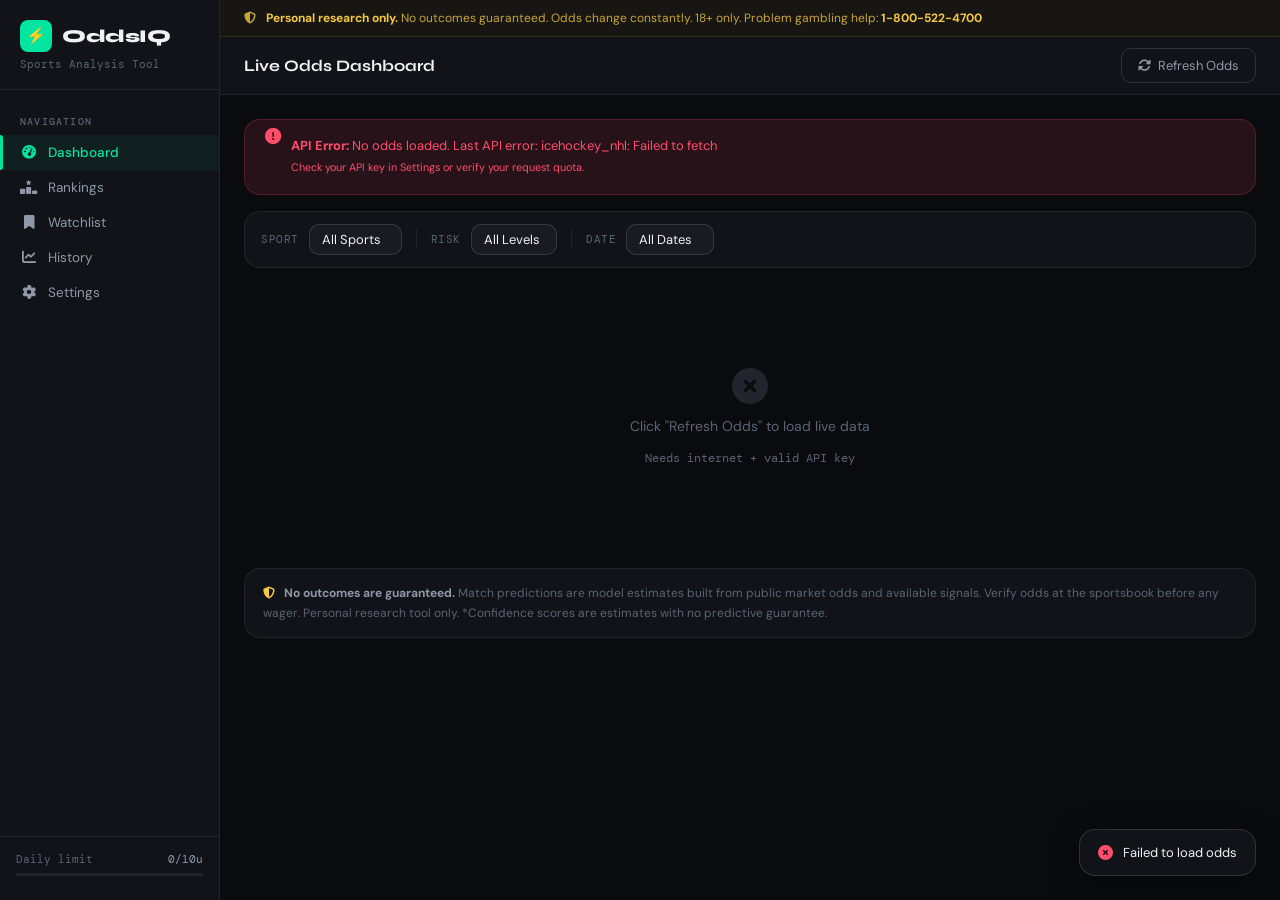
==== OddsIQ_App.html @ 7af9366b "for fun" ====
<!DOCTYPE html>
<html lang="en">
<head>
<meta charset="UTF-8">
<meta name="viewport" content="width=device-width, initial-scale=1.0">
<title>OddsIQ — Sports Odds Analysis</title>
<link rel="preconnect" href="https://fonts.googleapis.com">
<link href="https://fonts.googleapis.com/css2?family=Syne:wght@400;500;600;700;800&family=DM+Mono:wght@400;500&family=DM+Sans:ital,wght@0,300;0,400;0,500;1,400&display=swap" rel="stylesheet">
<link rel="stylesheet" href="https://cdnjs.cloudflare.com/ajax/libs/font-awesome/6.5.0/css/all.min.css">
<style>
:root {
  --bg:#0a0b0f;--bg2:#111318;--bg3:#181b22;--bg4:#1f232d;
  --border:rgba(255,255,255,0.07);--border2:rgba(255,255,255,0.13);
  --text:#f0f1f5;--text2:#9097a8;--text3:#5c6375;
  --accent:#00e5a0;--accent2:#00b37d;--accent-dim:rgba(0,229,160,0.12);--accent-dim2:rgba(0,229,160,0.06);
  --gold:#f5c842;--gold-dim:rgba(245,200,66,0.12);
  --red:#ff4d6a;--red-dim:rgba(255,77,106,0.12);
  --blue:#4d9fff;--blue-dim:rgba(77,159,255,0.12);
  --orange:#ff8a3d;--orange-dim:rgba(255,138,61,0.12);
  --font-d:'Syne',sans-serif;--font-b:'DM Sans',sans-serif;--font-m:'DM Mono',monospace;
  --r:10px;--rl:16px;--rx:22px;--sw:220px;--hh:58px;
}
*,*::before,*::after{box-sizing:border-box;margin:0;padding:0;}
body{font-family:var(--font-b);background:var(--bg);color:var(--text);font-size:14px;line-height:1.5;overflow:hidden;height:100vh;}
::-webkit-scrollbar{width:5px;height:5px;}
::-webkit-scrollbar-track{background:transparent;}
::-webkit-scrollbar-thumb{background:var(--border2);border-radius:3px;}
.app{display:flex;height:100vh;overflow:hidden;}

/* SIDEBAR */
.sb{width:var(--sw);min-width:var(--sw);background:var(--bg2);border-right:1px solid var(--border);display:flex;flex-direction:column;z-index:10;}
.sb-brand{padding:20px 20px 16px;border-bottom:1px solid var(--border);}
.sb-mark{display:flex;align-items:center;gap:10px;margin-bottom:4px;}
.sb-icon{width:32px;height:32px;background:var(--accent);border-radius:8px;display:flex;align-items:center;justify-content:center;color:#000;font-size:16px;font-weight:700;flex-shrink:0;}
.sb-name{font-family:var(--font-d);font-size:18px;font-weight:800;letter-spacing:-.5px;}
.sb-sub{font-size:11px;color:var(--text3);font-family:var(--font-m);}
.sb-nav{flex:1;padding:12px 0;overflow-y:auto;}
.nav-sec{font-size:10px;font-weight:500;letter-spacing:.12em;color:var(--text3);padding:12px 20px 6px;text-transform:uppercase;font-family:var(--font-m);}
.nav-btn{display:flex;align-items:center;gap:10px;padding:9px 20px;width:100%;background:none;border:none;color:var(--text2);font-family:var(--font-b);font-size:13.5px;cursor:pointer;text-align:left;transition:all .15s;position:relative;}
.nav-btn i{width:18px;text-align:center;font-size:14px;flex-shrink:0;}
.nav-btn:hover{color:var(--text);background:rgba(255,255,255,0.04);}
.nav-btn.active{color:var(--accent);background:var(--accent-dim2);font-weight:500;}
.nav-btn.active::before{content:'';position:absolute;left:0;top:0;bottom:0;width:3px;background:var(--accent);border-radius:0 3px 3px 0;}
.nav-badge{margin-left:auto;background:var(--accent);color:#000;font-size:10px;font-weight:700;padding:2px 6px;border-radius:99px;font-family:var(--font-m);}
.sb-bot{padding:14px 16px;border-top:1px solid var(--border);}
.bw-hdr{display:flex;justify-content:space-between;align-items:center;margin-bottom:6px;}
.bw-lbl{font-size:11px;color:var(--text3);font-family:var(--font-m);}
.bw-vals{font-size:11px;color:var(--text2);font-family:var(--font-m);}
.bw-bar{height:3px;background:var(--border);border-radius:2px;overflow:hidden;margin-bottom:10px;}
.bw-fill{height:100%;border-radius:2px;transition:width .4s;}
.warn-pill{display:flex;align-items:center;gap:6px;background:var(--red-dim);border:1px solid rgba(255,77,106,.2);border-radius:8px;padding:7px 10px;font-size:11px;color:var(--red);line-height:1.4;}

/* MAIN */
.main{flex:1;display:flex;flex-direction:column;overflow:hidden;background:var(--bg);}
.topbar{height:var(--hh);min-height:var(--hh);background:var(--bg2);border-bottom:1px solid var(--border);display:flex;align-items:center;padding:0 24px;gap:16px;}
.tb-title{font-family:var(--font-d);font-size:16px;font-weight:700;flex:1;}
.tb-meta{font-size:12px;color:var(--text3);font-family:var(--font-m);}
.tb-acts{display:flex;gap:8px;}

/* BUTTONS */
.btn{display:inline-flex;align-items:center;gap:7px;padding:8px 16px;border-radius:var(--r);border:1px solid var(--border2);background:transparent;color:var(--text2);font-family:var(--font-b);font-size:13px;cursor:pointer;transition:all .15s;white-space:nowrap;}
.btn:hover{background:var(--bg3);color:var(--text);}
.btn:disabled{opacity:.5;cursor:not-allowed;}
.btn-accent{background:var(--accent);color:#000;border-color:transparent;font-weight:500;}
.btn-accent:hover{background:var(--accent2);color:#000;}
.btn-sm{padding:5px 12px;font-size:12px;}
.btn-icon{padding:8px;width:34px;justify-content:center;}
.btn-danger{background:var(--red-dim);color:var(--red);border-color:rgba(255,77,106,.2);}
.btn-danger:hover{background:rgba(255,77,106,.2);}
.btn-success{background:var(--accent-dim);color:var(--accent);border-color:rgba(0,229,160,.2);}
.btn-success:hover{background:rgba(0,229,160,.2);}
@keyframes spin{to{transform:rotate(360deg);}}
.spinning{animation:spin .8s linear infinite;}

/* PAGE */
.page{flex:1;overflow-y:auto;padding:24px;}
.page::-webkit-scrollbar{width:4px;}

/* FILTERS */
.filter-row{display:flex;align-items:center;gap:10px;flex-wrap:wrap;margin-bottom:20px;padding:12px 16px;background:var(--bg2);border:1px solid var(--border);border-radius:var(--rl);}
.filter-row label{font-size:11px;color:var(--text3);font-family:var(--font-m);letter-spacing:.05em;text-transform:uppercase;}
.filter-row select{padding:6px 12px;border-radius:var(--r);border:1px solid var(--border2);background:var(--bg3);color:var(--text);font-family:var(--font-b);font-size:13px;outline:none;cursor:pointer;-webkit-appearance:none;}
.filter-row select:focus{border-color:var(--accent);}
.filter-div{width:1px;height:20px;background:var(--border);margin:0 4px;}

/* STATS */
.stats-grid{display:grid;grid-template-columns:repeat(4,1fr);gap:12px;margin-bottom:20px;}
.stat-card{background:var(--bg2);border:1px solid var(--border);border-radius:var(--rl);padding:16px 18px;position:relative;overflow:hidden;}
.stat-card::before{content:'';position:absolute;top:0;left:0;right:0;height:2px;}
.stat-card.green::before{background:var(--accent);}
.stat-card.gold::before{background:var(--gold);}
.stat-card.blue::before{background:var(--blue);}
.stat-card.red::before{background:var(--red);}
.stat-lbl{font-size:11px;color:var(--text3);font-family:var(--font-m);letter-spacing:.05em;text-transform:uppercase;margin-bottom:8px;}
.stat-val{font-family:var(--font-d);font-size:26px;font-weight:700;line-height:1;margin-bottom:4px;}
.stat-sub{font-size:11px;color:var(--text3);}
.stat-card.green .stat-val{color:var(--accent);}
.stat-card.gold .stat-val{color:var(--gold);}
.stat-card.blue .stat-val{color:var(--blue);}
.stat-card.red .stat-val{color:var(--red);}

/* MATCH CARDS */
.matches-grid{display:grid;grid-template-columns:1fr 1fr;gap:14px;}
.match-card{background:var(--bg2);border:1px solid var(--border);border-radius:var(--rx);padding:18px 20px;cursor:pointer;transition:all .2s;position:relative;overflow:hidden;}
.match-card:hover{border-color:var(--border2);background:var(--bg3);transform:translateY(-1px);}
.match-card.vp{border-color:rgba(0,229,160,.25);}
.match-card.vp::before{content:'';position:absolute;top:0;left:0;right:0;height:2px;background:linear-gradient(90deg,transparent,var(--accent),transparent);}
.card-top{display:flex;align-items:flex-start;justify-content:space-between;margin-bottom:14px;}
.card-meta{display:flex;align-items:center;gap:8px;flex-wrap:wrap;}
.sp-pill{font-size:10px;font-weight:600;letter-spacing:.08em;font-family:var(--font-m);padding:3px 8px;border-radius:6px;text-transform:uppercase;}
.sp-nfl{background:rgba(77,159,255,.15);color:var(--blue);}
.sp-nba{background:rgba(255,138,61,.15);color:var(--orange);}
.sp-mlb{background:rgba(245,200,66,.15);color:var(--gold);}
.sp-nhl{background:rgba(0,229,160,.15);color:var(--accent);}
.sp-def{background:var(--bg4);color:var(--text2);}
.card-time{font-size:11px;color:var(--text3);font-family:var(--font-m);}
.risk-badge{display:inline-flex;align-items:center;gap:5px;padding:4px 10px;border-radius:99px;font-size:11px;font-weight:600;font-family:var(--font-m);letter-spacing:.03em;flex-shrink:0;}
.r-low{background:rgba(0,229,160,.15);color:var(--accent);border:1px solid rgba(0,229,160,.2);}
.r-med{background:var(--blue-dim);color:var(--blue);border:1px solid rgba(77,159,255,.2);}
.r-high{background:var(--orange-dim);color:var(--orange);border:1px solid rgba(255,138,61,.2);}
.r-hr{background:var(--red-dim);color:var(--red);border:1px solid rgba(255,77,106,.2);}
.match-title{font-family:var(--font-d);font-size:15px;font-weight:700;line-height:1.3;margin-bottom:14px;}
.match-title .vs{font-family:var(--font-b);font-size:12px;color:var(--text3);font-weight:400;margin:0 6px;}
.odds-row{display:flex;align-items:center;gap:8px;margin-bottom:14px;flex-wrap:wrap;}
.odds-chip{display:flex;flex-direction:column;align-items:center;padding:8px 12px;background:var(--bg3);border:1px solid var(--border);border-radius:var(--r);min-width:72px;}
.odds-chip.best{background:var(--accent-dim);border-color:rgba(0,229,160,.25);}
.oc-lbl{font-size:10px;color:var(--text3);font-family:var(--font-m);margin-bottom:4px;max-width:80px;overflow:hidden;text-overflow:ellipsis;white-space:nowrap;}
.oc-val{font-family:var(--font-m);font-size:15px;font-weight:500;}
.odds-chip.best .oc-val{color:var(--accent);}
.edge-tag{margin-left:auto;display:inline-flex;align-items:center;gap:5px;padding:5px 10px;border-radius:8px;font-size:12px;font-family:var(--font-m);font-weight:500;}
.ep{background:var(--accent-dim);color:var(--accent);}
.en{background:var(--bg4);color:var(--text3);}
.prob-grid{display:grid;grid-template-columns:1fr 1fr 1fr;gap:10px;margin-bottom:14px;}
.prob-item{}
.prob-lbl{font-size:10px;color:var(--text3);font-family:var(--font-m);margin-bottom:5px;}
.prob-track{height:4px;background:var(--border);border-radius:2px;overflow:hidden;margin-bottom:4px;}
.prob-fill{height:100%;border-radius:2px;transition:width .6s ease;}
.prob-val{font-family:var(--font-m);font-size:13px;font-weight:500;}
.card-foot{display:flex;align-items:flex-end;justify-content:space-between;border-top:1px solid var(--border);padding-top:12px;margin-top:4px;gap:10px;}
.card-reason{font-size:11.5px;color:var(--text3);line-height:1.5;flex:1;}
.warn-inline{display:inline-flex;align-items:center;gap:4px;font-size:10px;background:var(--orange-dim);color:var(--orange);padding:2px 7px;border-radius:5px;margin-top:4px;}
.card-acts{display:flex;gap:6px;flex-shrink:0;}

/* STATES */
.loading-s{display:flex;flex-direction:column;align-items:center;justify-content:center;height:300px;gap:16px;}
.spinner{width:36px;height:36px;border:3px solid var(--border);border-top-color:var(--accent);border-radius:50%;animation:spin .8s linear infinite;}
.load-txt{font-family:var(--font-m);font-size:13px;color:var(--text3);}
.empty-s{display:flex;flex-direction:column;align-items:center;justify-content:center;height:260px;gap:12px;color:var(--text3);}
.empty-s i{font-size:36px;opacity:.3;}
.empty-s p{font-size:14px;}
.empty-s small{font-size:12px;font-family:var(--font-m);}

/* RESP BANNER */
.resp-banner{display:flex;align-items:center;gap:10px;background:rgba(245,200,66,.06);border-bottom:1px solid rgba(245,200,66,.12);padding:9px 24px;font-size:12px;color:rgba(245,200,66,.8);flex-shrink:0;}
.resp-banner i{flex-shrink:0;}
.resp-banner strong{color:var(--gold);}

/* MODAL */
.modal-ov{position:fixed;inset:0;background:rgba(0,0,0,.7);backdrop-filter:blur(4px);display:flex;align-items:center;justify-content:center;z-index:100;padding:20px;}
.modal{background:var(--bg2);border:1px solid var(--border2);border-radius:var(--rx);padding:28px;max-width:520px;width:100%;max-height:90vh;overflow-y:auto;position:relative;animation:mIn .2s ease;}
@keyframes mIn{from{opacity:0;transform:scale(.96) translateY(8px);}to{opacity:1;transform:scale(1) translateY(0);}}
.modal-x{position:absolute;top:16px;right:16px;background:var(--bg3);border:1px solid var(--border);border-radius:8px;width:30px;height:30px;display:flex;align-items:center;justify-content:center;cursor:pointer;color:var(--text2);font-size:14px;transition:all .15s;}
.modal-x:hover{background:var(--bg4);color:var(--text);}
.modal-title{font-family:var(--font-d);font-size:18px;font-weight:700;margin-bottom:6px;}
.modal-sub{font-size:13px;color:var(--text2);margin-bottom:20px;}
.modal-grid{display:grid;grid-template-columns:1fr 1fr;gap:10px;margin-bottom:18px;}
.modal-cell{background:var(--bg3);border:1px solid var(--border);border-radius:var(--r);padding:12px 14px;}
.mc-lbl{font-size:10px;color:var(--text3);font-family:var(--font-m);text-transform:uppercase;letter-spacing:.07em;margin-bottom:5px;}
.mc-val{font-family:var(--font-m);font-size:16px;font-weight:500;}
.mc-sub{font-size:11px;color:var(--text3);margin-top:3px;}
.rec-box{background:var(--accent-dim);border:1px solid rgba(0,229,160,.2);border-radius:var(--rl);padding:16px;margin-bottom:16px;}
.rec-lbl{font-size:11px;color:var(--accent);font-family:var(--font-m);letter-spacing:.06em;text-transform:uppercase;margin-bottom:8px;}
.rec-team{font-family:var(--font-d);font-size:17px;font-weight:700;margin-bottom:6px;}
.rec-row{font-size:12px;color:var(--text2);font-family:var(--font-m);}
.disc-box{background:var(--bg3);border:1px solid var(--border);border-radius:var(--r);padding:12px 14px;font-size:12px;color:var(--text3);line-height:1.6;margin-bottom:18px;}
.modal-acts{display:flex;gap:10px;justify-content:flex-end;}

/* API ERROR */
.api-err{background:var(--red-dim);border:1px solid rgba(255,77,106,.2);border-radius:var(--rl);padding:16px 20px;color:var(--red);font-size:13px;margin-bottom:16px;display:flex;align-items:flex-start;gap:10px;line-height:1.6;}

/* WATCHLIST TABLE */
.tbl-wrap{background:var(--bg2);border:1px solid var(--border);border-radius:var(--rx);overflow:hidden;}
.wl-tbl{width:100%;border-collapse:collapse;}
.wl-tbl th{text-align:left;padding:11px 16px;font-size:10px;font-weight:600;letter-spacing:.08em;color:var(--text3);background:var(--bg3);border-bottom:1px solid var(--border);font-family:var(--font-m);text-transform:uppercase;}
.wl-tbl td{padding:13px 16px;border-bottom:1px solid var(--border);font-size:13px;vertical-align:middle;}
.wl-tbl tr:last-child td{border-bottom:none;}
.wl-tbl tr:hover td{background:rgba(255,255,255,.02);}
.out-pill{display:inline-flex;align-items:center;gap:5px;padding:4px 10px;border-radius:99px;font-size:11px;font-weight:600;font-family:var(--font-m);}
.out-won{background:var(--accent-dim);color:var(--accent);}
.out-lost{background:var(--red-dim);color:var(--red);}
.out-void{background:var(--bg4);color:var(--text3);}
.out-pending{background:var(--gold-dim);color:var(--gold);}
.out-btns{display:flex;gap:5px;}

/* HISTORY */
.hist-sec{background:var(--bg2);border:1px solid var(--border);border-radius:var(--rx);padding:20px;margin-bottom:16px;}
.hist-ttl{font-size:13px;font-weight:600;font-family:var(--font-d);margin-bottom:16px;color:var(--text2);}
.bar-row{display:flex;gap:10px;align-items:flex-end;height:120px;}
.bar-col{flex:1;display:flex;flex-direction:column;align-items:center;gap:6px;height:100%;justify-content:flex-end;}
.bar-stk{width:100%;border-radius:6px 6px 0 0;min-height:4px;transition:height .4s ease;}
.bar-lbl{font-size:10px;color:var(--text3);font-family:var(--font-m);text-align:center;}
.bar-val{font-size:12px;font-weight:600;font-family:var(--font-m);color:var(--text2);}
.rp-grid{display:grid;grid-template-columns:repeat(4,1fr);gap:10px;}
.rp-card{background:var(--bg3);border:1px solid var(--border);border-radius:var(--rl);padding:14px;}
.rp-row{display:flex;justify-content:space-between;font-size:12px;color:var(--text3);margin-bottom:5px;font-family:var(--font-m);}
.rp-row span:last-child{color:var(--text);font-weight:500;}

/* RANKINGS */
.rank-list{display:flex;flex-direction:column;gap:8px;}
.rank-item{background:var(--bg2);border:1px solid var(--border);border-radius:var(--rl);padding:14px 18px;display:flex;align-items:center;gap:14px;transition:all .15s;cursor:pointer;}
.rank-item:hover{border-color:var(--border2);background:var(--bg3);}
.rank-item.top{border-color:rgba(0,229,160,.2);}
.rank-num{font-family:var(--font-d);font-size:22px;font-weight:800;color:var(--text3);min-width:32px;text-align:center;}
.rank-item.top .rank-num{color:var(--accent);}
.rank-body{flex:1;}
.rank-match{font-size:14px;font-weight:600;font-family:var(--font-d);margin-bottom:4px;}
.rank-meta{font-size:11px;color:var(--text3);font-family:var(--font-m);display:flex;align-items:center;gap:10px;}
.rank-r{display:flex;align-items:center;gap:16px;}
.rank-en{text-align:center;}
.rank-en-n{font-family:var(--font-m);font-size:18px;font-weight:700;}
.rank-en-l{font-size:10px;color:var(--text3);font-family:var(--font-m);}

/* PREDICTIONS + PARLAYS */
.dash-sec{margin-bottom:18px;}
.sec-head{display:flex;align-items:flex-end;justify-content:space-between;gap:12px;margin-bottom:10px;}
.sec-title{font-family:var(--font-d);font-size:15px;font-weight:700;}
.sec-note{font-size:11px;color:var(--text3);font-family:var(--font-m);}
.pred-table-wrap{background:var(--bg2);border:1px solid var(--border);border-radius:var(--rx);overflow:hidden;}
.pred-tbl{width:100%;border-collapse:collapse;}
.pred-tbl th{text-align:left;padding:10px 12px;font-size:10px;font-weight:600;letter-spacing:.08em;color:var(--text3);background:var(--bg3);border-bottom:1px solid var(--border);font-family:var(--font-m);text-transform:uppercase;}
.pred-tbl td{padding:12px;border-bottom:1px solid var(--border);font-size:12px;vertical-align:middle;}
.pred-tbl tr:last-child td{border-bottom:none;}
.pred-tbl tr:hover td{background:rgba(255,255,255,.02);}
.team-main{font-weight:600;font-family:var(--font-d);font-size:13px;margin-bottom:3px;}
.team-sub{font-size:11px;color:var(--text3);font-family:var(--font-m);}
.label-row{display:flex;gap:5px;flex-wrap:wrap;}
.pick-label{display:inline-flex;align-items:center;gap:4px;padding:3px 7px;border-radius:6px;font-size:10px;font-family:var(--font-m);font-weight:600;white-space:nowrap;}
.lbl-win{background:var(--blue-dim);color:var(--blue);border:1px solid rgba(77,159,255,.18);}
.lbl-value{background:var(--accent-dim);color:var(--accent);border:1px solid rgba(0,229,160,.18);}
.lbl-parlay{background:var(--gold-dim);color:var(--gold);border:1px solid rgba(245,200,66,.18);}
.lbl-risk{background:var(--orange-dim);color:var(--orange);border:1px solid rgba(255,138,61,.18);}
.lbl-avoid{background:var(--red-dim);color:var(--red);border:1px solid rgba(255,77,106,.18);}
.parlay-grid{display:grid;grid-template-columns:repeat(3,1fr);gap:12px;}
.parlay-card{background:var(--bg2);border:1px solid var(--border);border-radius:var(--rx);padding:16px;}
.parlay-top{display:flex;align-items:flex-start;justify-content:space-between;gap:10px;margin-bottom:12px;}
.parlay-title{font-family:var(--font-d);font-size:14px;font-weight:700;}
.parlay-sub{font-size:11px;color:var(--text3);font-family:var(--font-m);margin-top:2px;}
.parlay-metrics{display:grid;grid-template-columns:1fr 1fr 1fr;gap:8px;margin-bottom:12px;}
.parlay-metric{background:var(--bg3);border:1px solid var(--border);border-radius:var(--r);padding:9px;}
.pm-lbl{font-size:9px;color:var(--text3);font-family:var(--font-m);text-transform:uppercase;letter-spacing:.06em;margin-bottom:3px;}
.pm-val{font-family:var(--font-m);font-size:13px;font-weight:600;}
.leg-list{display:flex;flex-direction:column;gap:8px;}
.leg-item{background:var(--bg3);border:1px solid var(--border);border-radius:var(--r);padding:10px;}
.leg-match{font-size:11px;color:var(--text3);font-family:var(--font-m);margin-bottom:4px;}
.leg-pick{display:flex;justify-content:space-between;gap:8px;font-size:13px;font-weight:600;margin-bottom:4px;}
.leg-reason{font-size:11px;color:var(--text3);line-height:1.45;}

/* SETTINGS */
.set-grid{display:grid;grid-template-columns:1fr 1fr;gap:16px;}
.set-card{background:var(--bg2);border:1px solid var(--border);border-radius:var(--rx);padding:20px 22px;}
.set-card.full{grid-column:1/-1;}
.set-ttl{font-family:var(--font-d);font-size:14px;font-weight:700;margin-bottom:18px;padding-bottom:12px;border-bottom:1px solid var(--border);display:flex;align-items:center;gap:8px;}
.set-ttl i{color:var(--accent);}
.set-row{display:flex;align-items:center;justify-content:space-between;margin-bottom:16px;gap:12px;}
.set-row:last-child{margin-bottom:0;}
.set-lbl{font-size:13px;font-weight:500;}
.set-desc{font-size:11px;color:var(--text3);margin-top:2px;font-family:var(--font-m);}
.set-row input[type=text],.set-row input[type=number],.set-row input[type=password],.set-row select{padding:8px 12px;border:1px solid var(--border2);border-radius:var(--r);background:var(--bg3);color:var(--text);font-family:var(--font-m);font-size:13px;outline:none;min-width:180px;transition:border-color .15s;}
.set-row input:focus,.set-row select:focus{border-color:var(--accent);}
.toggle{width:42px;height:24px;background:var(--bg4);border:1px solid var(--border2);border-radius:12px;position:relative;cursor:pointer;transition:background .2s;flex-shrink:0;}
.toggle.on{background:var(--accent);border-color:var(--accent);}
.toggle::after{content:'';position:absolute;width:18px;height:18px;background:white;border-radius:50%;top:2px;left:2px;transition:left .2s;}
.toggle.on::after{left:20px;}

/* TOAST */
.toast{position:fixed;bottom:24px;right:24px;background:var(--bg2);border:1px solid var(--border2);border-radius:var(--rl);padding:13px 18px;display:flex;align-items:center;gap:10px;font-size:13px;z-index:500;box-shadow:0 8px 30px rgba(0,0,0,.4);animation:tIn .25s ease;max-width:320px;}
@keyframes tIn{from{opacity:0;transform:translateY(10px);}to{opacity:1;transform:translateY(0);}}
.toast i{font-size:15px;}
.toast.success i{color:var(--accent);}
.toast.warn i{color:var(--gold);}
.toast.err i{color:var(--red);}

@keyframes fadeUp{from{opacity:0;transform:translateY(12px);}to{opacity:1;transform:translateY(0);}}
.fu{animation:fadeUp .3s ease both;}
@media(max-width:1100px){.matches-grid,.set-grid{grid-template-columns:1fr}.parlay-grid{grid-template-columns:1fr}.pred-table-wrap{overflow-x:auto}.pred-tbl{min-width:900px}}
</style>
</head>
<body>
<div class="app" id="app"></div>
<script>
// ── CONFIG ──────────────────────────────────────
const API_KEY = '21de5f06a295e3dc6dc76689cef641ec';
const BASE = 'https://api.the-odds-api.com/v4';
const REGIONS = 'us';
const MARKETS = 'h2h';

const SPORTS = [
  {key:'americanfootball_nfl',label:'NFL',short:'NFL',cls:'sp-nfl'},
  {key:'basketball_nba',label:'NBA',short:'NBA',cls:'sp-nba'},
  {key:'baseball_mlb',label:'MLB',short:'MLB',cls:'sp-mlb'},
  {key:'icehockey_nhl',label:'NHL',short:'NHL',cls:'sp-nhl'},
  {key:'soccer_epl',label:'EPL Soccer',short:'EPL',cls:'sp-def'},
  {key:'americanfootball_ncaaf',label:'NCAAF',short:'NCAAF',cls:'sp-nfl'},
  {key:'basketball_ncaab',label:'NCAAB',short:'NCAAB',cls:'sp-nba'},
];

const DEFAULT_SETTINGS = {
  apiKey:API_KEY, oddsFormat:'american', hideHighRisk:false,
  dailyLimit:10, dailyUsed:0, weeklyLimit:50, weeklyUsed:0,
  activeSports:['americanfootball_nfl','basketball_nba','baseball_mlb','icehockey_nhl'],
};

// ── STATE ───────────────────────────────────────
let S = {
  page:'dashboard', loading:false, apiError:null,
  matches:[], sportFilter:'all', riskFilter:'all',
  bookFilter:'all', dateFilter:'all',
  selectedMatch:null, modal:null, addWatchMatch:null,
  watchlist: lsGet('oddsiq_wl',[]),
  settings: {...DEFAULT_SETTINGS,...lsGet('oddsiq_set',{})},
  toast:null, toastTimer:null,
  lastUpdated:null, apiRemaining:null, wid:Date.now(),
};
S.settings.apiKey=API_KEY;
if(!Array.isArray(S.settings.activeSports)||!S.settings.activeSports.length)S.settings.activeSports=DEFAULT_SETTINGS.activeSports;
lsSave('oddsiq_set',S.settings);

function lsGet(k,d){try{return JSON.parse(localStorage.getItem(k))||d;}catch{return d;}}
function lsSave(k,v){try{localStorage.setItem(k,JSON.stringify(v));}catch{}}

// ── PROBABILITY ENGINE ──────────────────────────
function a2d(o){return o>0?(o/100)+1:(100/Math.abs(o))+1;}
function d2am(d){return d>=2?'+'+(Math.round((d-1)*100)):String(Math.round(-100/(d-1)));}
function d2impl(d){return 1/d;}
function removeVig(ps){const t=ps.reduce((a,b)=>a+b,0);return ps.map(p=>p/t);}
function fmtOdds(d,fmt){
  if(fmt==='decimal')return d.toFixed(2);
  if(fmt==='fractional'){const n=Math.round((d-1)*10);return n+'/10';}
  return d2am(d);
}
function getRisk(p){
  if(p>0.65)return{key:'low',label:'Low Risk',cls:'r-low'};
  if(p>=0.45)return{key:'medium',label:'Med Risk',cls:'r-med'};
  if(p>=0.25)return{key:'high',label:'High Risk',cls:'r-high'};
  return{key:'hr',label:'Long Shot',cls:'r-hr'};
}
function getSport(key){return SPORTS.find(s=>s.key===key)||{label:key,short:key.split('_')[1]?.toUpperCase()||key,cls:'sp-def'};}
function pct(n){return(Number(n)*100).toFixed(1);}
function clamp(n,min,max){return Math.min(max,Math.max(min,n));}
function seededNum(txt,salt=''){
  let seed=7;
  for(const c of String(txt)+salt)seed=(seed*31+c.charCodeAt(0))%10000;
  return seed/10000;
}
function impliedProbability(decimalOdds){return decimalOdds?1/decimalOdds:0;}
function calculateModelEdge(modelProb,bookProb){return modelProb-bookProb;}
function calculateRiskLevel(prob,edge=0){
  if(edge<-0.04)return{key:'hr',label:'Avoid',cls:'r-hr'};
  if(prob>=0.64)return{key:'low',label:'Low Risk',cls:'r-low'};
  if(prob>=0.50)return{key:'medium',label:'Med Risk',cls:'r-med'};
  if(prob>=0.35)return{key:'high',label:'High Risk',cls:'r-high'};
  return{key:'hr',label:'High Risk',cls:'r-hr'};
}
function scoreMetric(seed,base,spread=.18){return clamp(base+((seed-.5)*spread),0.05,0.95);}
function calculateWinProbability(m,hImpl,aImpl,overround){
  const id=m.id||`${m.home_team}-${m.away_team}`;
  const home={
    recent:scoreMetric(seededNum(id,'home-recent'),hImpl,.24),
    h2h:scoreMetric(seededNum(id,'home-h2h'),.52,.22),
    venue:scoreMetric(seededNum(id,'home-venue'),.56,.14),
    offense:scoreMetric(seededNum(id,'home-off'),hImpl,.20),
    defense:scoreMetric(seededNum(id,'home-def'),.52,.18),
    injuries:.50,
    movement:scoreMetric(seededNum(id,'home-move'),hImpl,.14),
  };
  const away={
    recent:1-home.recent,h2h:1-home.h2h,venue:1-home.venue,
    offense:1-home.offense,defense:1-home.defense,injuries:.50,movement:1-home.movement,
  };
  const weights={recent:.25,h2h:.15,venue:.15,offense:.15,defense:.10,injuries:.10,movement:.10};
  const teamScore=t=>Object.keys(weights).reduce((sum,k)=>sum+(t[k]*weights[k]),0);
  const hProb=clamp((teamScore(home)*.65)+(hImpl*.35)-(Math.max(0,overround)*.08),.06,.94);
  return{
    home,away,weights,hProb,aProb:1-hProb,
    notes:{
      h2h:'Head-to-head is included as a small matchup factor, not the only signal.',
      data:'The connected odds feed supplies moneyline odds, so form, points, injuries, rest, and line movement stay neutral or proxy-based unless available in the response.',
    },
  };
}
function recommendationBadge(edge,prob,risk){
  if(edge>=.05&&prob>=.48)return{label:'Best Value Pick',cls:'lbl-value'};
  if(prob>=.58&&risk.key!=='hr')return{label:'Parlay Candidate',cls:'lbl-parlay'};
  if(risk.key==='high')return{label:'High Risk',cls:'lbl-risk'};
  if(risk.key==='hr')return{label:'Avoid',cls:'lbl-avoid'};
  return{label:'Predicted Winner',cls:'lbl-win'};
}

function analyzeMatch(m){
  if(!m.bookmakers||!m.bookmakers.length)return null;
  let hOdds=[],aOdds=[],bestH=0,bestA=0,bestHBook='',bestABook='';
  m.bookmakers.forEach(bk=>{
    const h2h=bk.markets.find(mk=>mk.key==='h2h');
    if(!h2h)return;
    h2h.outcomes.forEach(o=>{
      if(o.name===m.home_team){hOdds.push(o.price);if(o.price>bestH){bestH=o.price;bestHBook=bk.title;}}
      else if(o.name===m.away_team){aOdds.push(o.price);if(o.price>bestA){bestA=o.price;bestABook=bk.title;}}
    });
  });
  if(!bestH||!bestA)return null;
  const avgH=hOdds.reduce((a,b)=>a+b,0)/hOdds.length;
  const avgA=aOdds.reduce((a,b)=>a+b,0)/aOdds.length;
  const rawH=d2impl(avgH),rawA=d2impl(avgA);
  const overround=rawH+rawA-1;
  const[hImpl,aImpl]=removeVig([rawH,rawA]);
  // Stable seed from match id for model adjustment
  let seed=0;
  for(let c of(m.id||''))seed=(seed*31+c.charCodeAt(0))%1000;
  const adj=((seed%30)-15)/100;
  const hEst=Math.min(0.94,Math.max(0.06,hImpl+adj));
  const aEst=1-hEst;
  const hEdge=hEst-hImpl,aEdge=aEst-aImpl;
  const bestEdgeTeam=hEdge>aEdge?'home':'away';
  const bestEdge=Math.max(hEdge,aEdge);
  const domProb=Math.max(hEst,aEst);
  const risk=getRisk(domProb);
  const conf=Math.min(92,Math.max(30,Math.round(55+(Math.abs(bestEdge)*120)-(overround*80))));
  const hasWarn=risk.key==='high'||risk.key==='hr'||overround>0.12;
  let reason='';
  if(bestEdge>0.08)reason=`${bestEdgeTeam==='home'?m.home_team:m.away_team} appears undervalued by market`;
  else if(bestEdge>0.03)reason='Slight value edge; market odds slightly off fair probability';
  else if(overround>0.12)reason=`High vig (${(overround*100).toFixed(1)}%) — shop for better lines`;
  else reason='Market well-priced; implied and estimated probabilities align';
  if(m.bookmakers.length===1)reason+=' · Limited: 1 book only';
  const sp=getSport(m.sport_key);
  return{
    hImpl:(hImpl*100).toFixed(1),aImpl:(aImpl*100).toFixed(1),
    hEst:(hEst*100).toFixed(1),aEst:(aEst*100).toFixed(1),
    hEdge:(hEdge*100).toFixed(1),aEdge:(aEdge*100).toFixed(1),
    overround:(overround*100).toFixed(1),
    bestH,bestA,bestHBook,bestABook,avgH,avgA,
    risk,conf,hasWarn,reason,bestEdgeTeam,bestEdge,
    numBooks:m.bookmakers.length,sp,valuePlay:bestEdge>0.03,
  };
}

// ── API ─────────────────────────────────────────
function analyzeMatchV2(m){
  if(!m.bookmakers||!m.bookmakers.length)return null;
  let hOdds=[],aOdds=[],bestH=0,bestA=0,bestHBook='',bestABook='';
  m.bookmakers.forEach(bk=>{
    const h2h=bk.markets.find(mk=>mk.key==='h2h');
    if(!h2h)return;
    h2h.outcomes.forEach(o=>{
      if(o.name===m.home_team){hOdds.push(o.price);if(o.price>bestH){bestH=o.price;bestHBook=bk.title;}}
      else if(o.name===m.away_team){aOdds.push(o.price);if(o.price>bestA){bestA=o.price;bestABook=bk.title;}}
    });
  });
  if(!bestH||!bestA)return null;
  const avgH=hOdds.reduce((a,b)=>a+b,0)/hOdds.length;
  const avgA=aOdds.reduce((a,b)=>a+b,0)/aOdds.length;
  const rawH=impliedProbability(avgH),rawA=impliedProbability(avgA);
  const overround=rawH+rawA-1;
  const[hImpl,aImpl]=removeVig([rawH,rawA]);
  const model=calculateWinProbability(m,hImpl,aImpl,overround);
  const hEst=model.hProb,aEst=model.aProb;
  const hEdge=calculateModelEdge(hEst,hImpl),aEdge=calculateModelEdge(aEst,aImpl);
  const bestEdgeTeam=hEdge>aEdge?'home':'away';
  const bestEdge=Math.max(hEdge,aEdge);
  const predictedTeam=hEst>=aEst?'home':'away';
  const valueTeam=bestEdgeTeam;
  const parlayTeam=(Math.max(hEst,aEst)>=0.55&&bestEdge>-0.02)?predictedTeam:valueTeam;
  const pickProb=parlayTeam==='home'?hEst:aEst;
  const pickEdge=parlayTeam==='home'?hEdge:aEdge;
  const domProb=Math.max(hEst,aEst);
  const risk=calculateRiskLevel(domProb,bestEdge);
  const conf=Math.min(94,Math.max(32,Math.round(48+(domProb*35)+(Math.abs(bestEdge)*120)-(overround*70))));
  const hasWarn=risk.key==='high'||risk.key==='hr'||overround>0.12||bestEdge<-0.03;
  const badge=recommendationBadge(bestEdge,domProb,risk);
  const labels=[
    {label:'Predicted Winner',cls:'lbl-win',team:predictedTeam},
    ...(bestEdge>0.025?[{label:'Best Value Pick',cls:'lbl-value',team:valueTeam}]:[]),
    ...(pickProb>=0.55&&pickEdge>-0.02?[{label:'Parlay Candidate',cls:'lbl-parlay',team:parlayTeam}]:[]),
    ...(risk.key==='high'?[{label:'High Risk',cls:'lbl-risk',team:parlayTeam}]:[]),
    ...(risk.key==='hr'||bestEdge<-0.04?[{label:'Avoid',cls:'lbl-avoid',team:parlayTeam}]:[]),
  ];
  let reason='';
  if(bestEdge>0.08)reason=`${bestEdgeTeam==='home'?m.home_team:m.away_team} appears undervalued by market`;
  else if(bestEdge>0.03)reason='Slight value edge; market odds are a little softer than model probability';
  else if(overround>0.12)reason=`High vig (${(overround*100).toFixed(1)}%) - shop for better lines`;
  else reason='Market well-priced; implied and estimated probabilities align';
  if(m.bookmakers.length===1)reason+=' - Limited: 1 book only';
  const explanation=[
    `Recent form 25%: ${predictedTeam==='home'?m.home_team:m.away_team} grades slightly better in the odds-strength proxy.`,
    'Head-to-head 15%: included as one matchup signal, not the only driver.',
    `Home/away 15%: ${m.home_team} receives normal home-side context.`,
    'Offense 15% and defense 10%: estimated from current market strength because this odds response does not include points scored or allowed.',
    'Injuries 10%, rest days, and odds movement: neutral or limited unless available from the connected odds response.',
  ];
  const sp=getSport(m.sport_key);
  return{
    hImpl:pct(hImpl),aImpl:pct(aImpl),
    hEst:pct(hEst),aEst:pct(aEst),
    hEdge:pct(hEdge),aEdge:pct(aEdge),
    overround:(overround*100).toFixed(1),
    bestH,bestA,bestHBook,bestABook,avgH,avgA,
    risk,conf,hasWarn,reason,bestEdgeTeam,bestEdge,
    predictedTeam,valueTeam,parlayTeam,badge,labels,model,explanation,
    numBooks:m.bookmakers.length,sp,valuePlay:bestEdge>0.03,
  };
}

function pickFromMatch(m,teamKey){
  const a=m.analysis,isH=teamKey==='home';
  const prob=parseFloat(isH?a.hEst:a.aEst)/100;
  const edge=parseFloat(isH?a.hEdge:a.aEdge)/100;
  return{
    match:m,teamKey,
    team:isH?m.home_team:m.away_team,
    opponent:isH?m.away_team:m.home_team,
    oddsD:isH?a.bestH:a.bestA,
    book:isH?a.bestHBook:a.bestABook,
    prob,edge,
    risk:calculateRiskLevel(prob,edge),
    reason:edge>0.03?'positive model edge with playable odds':prob>=0.60?'higher estimated win probability':prob>=0.50?'balanced probability for payout mix':'longer odds used only for high-risk payout',
  };
}
function rankPicks(matches){
  return matches.flatMap(m=>[pickFromMatch(m,'home'),pickFromMatch(m,'away')])
    .filter(p=>p.oddsD&&p.prob>.30)
    .sort((a,b)=>((b.edge*1.4)+b.prob)-((a.edge*1.4)+a.prob));
}
function calculateParlayProbability(legs){return legs.reduce((p,leg)=>p*leg.prob,1);}
function calculateParlayPayout(legs,stake=10){return legs.reduce((p,leg)=>p*leg.oddsD,1)*stake;}
function uniqueLegs(picks,count,rule){
  const used=new Set(),legs=[];
  for(const p of picks){
    if(used.has(p.match.id)||!rule(p))continue;
    used.add(p.match.id);legs.push(p);
    if(legs.length===count)break;
  }
  return legs;
}
function buildParlay(type,label,legs,riskLabel){
  if(!legs.length)return null;
  const probability=calculateParlayProbability(legs);
  const payout=calculateParlayPayout(legs,10);
  const combinedOdds=legs.reduce((p,leg)=>p*leg.oddsD,1);
  return{type,label,legs,riskLabel,probability,payout,combinedOdds};
}
function generateParlaySuggestions(matches){
  const picks=rankPicks(matches);
  const safe=uniqueLegs(picks,3,p=>p.prob>=.56&&p.risk.key!=='hr');
  const balanced=uniqueLegs(picks,4,p=>p.prob>=.47&&p.risk.key!=='hr');
  const high=uniqueLegs([...picks].sort((a,b)=>b.oddsD-a.oddsD),4,p=>p.prob>=.34);
  return[
    buildParlay('safe','Safer Parlay',safe.length>=2?safe.slice(0,3):safe,'2-3 legs, higher probability'),
    buildParlay('balanced','Balanced Parlay',balanced.length>=3?balanced.slice(0,4):balanced,'3-5 legs, medium risk'),
    buildParlay('high','High Risk / High Reward',high.length>=4?high:high,'4+ legs, bigger payout'),
  ].filter(p=>p&&p.legs.length>=2);
}

async function loadOdds(){
  S.loading=true;S.apiError=null;render();
  try{
    const sports=S.settings.activeSports.length?S.settings.activeSports:['basketball_nba'];
    const apiKey=(S.settings.apiKey||API_KEY).trim();
    const errors=[];
    const all=[];
    if(!apiKey)throw new Error('Missing The Odds API key');
    for(const sp of sports){
      try{
        const url=`${BASE}/sports/${sp}/odds/?apiKey=${encodeURIComponent(apiKey)}&regions=${REGIONS}&markets=${MARKETS}&oddsFormat=decimal&dateFormat=iso`;
        const res=await fetch(url);
        if(!res.ok){
          let msg=`${res.status}`;
          try{const body=await res.json();if(body.message)msg+=` - ${body.message}`;}catch{}
          throw new Error(msg);
        }
        const rem=res.headers.get('x-requests-remaining');
        if(rem)S.apiRemaining=parseInt(rem);
        const data=await res.json();
        data.forEach(m=>{m.sport_key=sp;const a=analyzeMatchV2(m);if(a)all.push({...m,analysis:a});});
      }catch(e){errors.push(`${sp}: ${e.message}`);console.warn('Failed',sp,e.message);}
    }
    if(!all.length&&errors.length)throw new Error(`No odds loaded. Last API error: ${errors[errors.length-1]}`);
    all.sort((a,b)=>new Date(a.commence_time)-new Date(b.commence_time));
    S.matches=all;S.lastUpdated=new Date();S.loading=false;render();
    toast(`${all.length} matches loaded`,'success');
  }catch(e){
    S.loading=false;S.apiError=e.message;render();toast('Failed to load odds','err');
  }
}

// ── HELPERS ─────────────────────────────────────
function fmtTime(iso){
  const d=new Date(iso),now=new Date(),diff=d-now;
  const days=Math.floor(diff/86400000);
  if(days===0)return'Today · '+d.toLocaleTimeString([],{hour:'numeric',minute:'2-digit',hour12:true});
  if(days===1)return'Tomorrow · '+d.toLocaleTimeString([],{hour:'numeric',minute:'2-digit',hour12:true});
  return d.toLocaleDateString([],{weekday:'short',month:'short',day:'numeric',hour:'numeric',minute:'2-digit',hour12:true});
}
function short(n){if(!n)return'';const p=n.split(' ');return p[p.length-1];}
function toast(msg,type='success',dur=3000){
  clearTimeout(S.toastTimer);S.toast={msg,type};render();
  S.toastTimer=setTimeout(()=>{S.toast=null;render();},dur);
}
function nav(page){S.page=page;render();}

function filtered(){
  let ms=S.matches;
  if(S.sportFilter!=='all')ms=ms.filter(m=>m.sport_key===S.sportFilter);
  if(S.riskFilter!=='all')ms=ms.filter(m=>m.analysis.risk.key===S.riskFilter);
  if(S.bookFilter!=='all')ms=ms.filter(m=>m.bookmakers&&m.bookmakers.find(b=>b.title===S.bookFilter));
  if(S.settings.hideHighRisk)ms=ms.filter(m=>m.analysis.risk.key!=='hr');
  if(S.dateFilter==='today'){const t=new Date().toDateString();ms=ms.filter(m=>new Date(m.commence_time).toDateString()===t);}
  else if(S.dateFilter==='tomorrow'){const t=new Date();t.setDate(t.getDate()+1);ms=ms.filter(m=>new Date(m.commence_time).toDateString()===t.toDateString());}
  return ms;
}
function allBooks(){const b=new Set();S.matches.forEach(m=>m.bookmakers&&m.bookmakers.forEach(bk=>b.add(bk.title)));return[...b].sort();}

// ── WATCHLIST ────────────────────────────────────
function addWatch(match,sel){
  const a=match.analysis;
  const isH=sel==='home';
  S.watchlist.unshift({
    id:S.wid++,matchId:match.id,
    label:`${match.home_team} vs ${match.away_team}`,
    sport:a.sp.short,
    selection:isH?match.home_team:match.away_team,
    market:'Moneyline',book:isH?a.bestHBook:a.bestABook,
    oddsD:isH?a.bestH:a.bestA,
    implP:isH?a.hImpl:a.aImpl,
    estP:isH?a.hEst:a.aEst,
    edge:isH?a.hEdge:a.aEdge,
    riskLbl:a.risk.label,riskKey:a.risk.key,
    stake:1.0,outcome:'pending',profit:null,
    addedAt:new Date().toISOString(),commenceTime:match.commence_time,
  });
  lsSave('oddsiq_wl',S.watchlist);S.modal=null;toast('Added to watchlist ✓');
}
function setOut(id,out){
  const it=S.watchlist.find(w=>w.id===id);if(!it)return;
  it.outcome=out;
  if(out==='won')it.profit=parseFloat(((it.oddsD-1)*it.stake).toFixed(2));
  else if(out==='lost')it.profit=-it.stake;
  else it.profit=0;
  lsSave('oddsiq_wl',S.watchlist);toast('Outcome recorded');render();
}
function rmWatch(id){S.watchlist=S.watchlist.filter(w=>w.id!==id);lsSave('oddsiq_wl',S.watchlist);toast('Removed','warn');render();}

// ── COMPONENTS ───────────────────────────────────
function matchCard(m,i){
  const a=m.analysis,fmt=S.settings.oddsFormat;
  const isH=a.bestEdgeTeam==='home';
  const edge=parseFloat(isH?a.hEdge:a.aEdge);
  const edgeCls=edge>0?'ep':'en';
  const hAm=fmtOdds(a.bestH,fmt),aAm=fmtOdds(a.bestA,fmt);
  const cc=a.conf>70?'#00e5a0':a.conf>50?'#f5c842':'#ff4d6a';
  const sid=JSON.stringify(m.id).replace(/"/g,'&quot;');
  return`<div class="match-card${a.valuePlay?' vp':''} fu" style="animation-delay:${i*.04}s" onclick="openDetail(${sid})">
  <div class="card-top">
    <div class="card-meta">
      <span class="sp-pill ${a.sp.cls}">${a.sp.short}</span>
      <span class="card-time"><i class="fa fa-clock" style="opacity:.5;margin-right:3px"></i>${fmtTime(m.commence_time)}</span>
      <span style="font-size:11px;color:var(--text3)">${a.numBooks} book${a.numBooks!==1?'s':''}</span>
    </div>
    <span class="risk-badge ${a.risk.cls}">${a.risk.label}</span>
  </div>
  <div class="match-title">${m.home_team}<span class="vs">vs</span>${m.away_team}</div>
  <div class="label-row" style="margin-bottom:12px">${predictionLabels(a)}</div>
  <div class="odds-row">
    <div class="odds-chip${isH?' best':''}"><div class="oc-lbl">${short(m.home_team)}</div><div class="oc-val">${hAm}</div></div>
    <div class="odds-chip${!isH?' best':''}"><div class="oc-lbl">${short(m.away_team)}</div><div class="oc-val">${aAm}</div></div>
    <div style="flex:1"></div>
    <span class="edge-tag ${edgeCls}"><i class="fa ${edge>0?'fa-arrow-trend-up':'fa-minus'}"></i>${edge>0?'+':''}${Math.abs(edge).toFixed(1)}% edge</span>
  </div>
  <div class="prob-grid">
    <div class="prob-item"><div class="prob-lbl">Implied prob.</div><div class="prob-track"><div class="prob-fill" style="width:${isH?a.hImpl:a.aImpl}%;background:#4d9fff"></div></div><div class="prob-val">${isH?a.hImpl:a.aImpl}%</div></div>
    <div class="prob-item"><div class="prob-lbl">Est. win prob.</div><div class="prob-track"><div class="prob-fill" style="width:${isH?a.hEst:a.aEst}%;background:#00e5a0"></div></div><div class="prob-val" style="color:#00e5a0">${isH?a.hEst:a.aEst}%</div></div>
    <div class="prob-item"><div class="prob-lbl">Confidence</div><div class="prob-track"><div class="prob-fill" style="width:${a.conf}%;background:${cc}"></div></div><div class="prob-val" style="color:${cc}">${a.conf}%<span style="font-size:10px;color:var(--text3)">*</span></div></div>
  </div>
  <div class="card-foot">
    <div class="card-reason">${a.reason}${a.hasWarn?'<div class="warn-inline"><i class="fa fa-triangle-exclamation"></i> Elevated risk</div>':''}</div>
    <div class="card-acts">
      <button class="btn btn-icon btn-sm" title="Details" onclick="event.stopPropagation();openDetail(${sid})"><i class="fa fa-eye"></i></button>
      <button class="btn btn-accent btn-sm" onclick="event.stopPropagation();openWatch(${sid})"><i class="fa fa-bookmark"></i> Watch</button>
    </div>
  </div>
</div>`;
}

// ── PAGES ────────────────────────────────────────
function teamName(m,key){return key==='home'?m.home_team:m.away_team;}
function predictionLabels(a){
  return a.labels.map(l=>`<span class="pick-label ${l.cls}">${l.label}</span>`).join('');
}
function matchPredictionTable(ms){
  const rows=[...ms].sort((a,b)=>b.analysis.conf-a.analysis.conf).slice(0,8);
  if(!rows.length)return'';
  return`<div class="dash-sec fu">
    <div class="sec-head">
      <div class="sec-title"><i class="fa fa-table-list" style="color:var(--accent);margin-right:7px"></i>Match Prediction Table</div>
      <div class="sec-note">Weighted model: form 25%, H2H 15%, home/away 15%, offense 15%, defense 10%, injuries 10%, odds movement 10%</div>
    </div>
    <div class="pred-table-wrap">
      <table class="pred-tbl">
        <thead><tr><th>Match</th><th>Most likely winner</th><th>Best value pick</th><th>Best parlay candidate</th><th>Implied</th><th>Model edge</th><th>Confidence</th><th>Labels</th></tr></thead>
        <tbody>${rows.map(m=>{
          const a=m.analysis;
          const winner=teamName(m,a.predictedTeam);
          const value=teamName(m,a.valueTeam);
          const parlay=teamName(m,a.parlayTeam);
          const winProb=a.predictedTeam==='home'?a.hEst:a.aEst;
          const valEdge=a.valueTeam==='home'?a.hEdge:a.aEdge;
          const implied=a.predictedTeam==='home'?a.hImpl:a.aImpl;
          const sid=JSON.stringify(m.id).replace(/"/g,'&quot;');
          return`<tr onclick="openDetail(${sid})" style="cursor:pointer">
            <td><div class="team-main">${m.home_team} vs ${m.away_team}</div><div class="team-sub">${a.sp.short} - ${fmtTime(m.commence_time)}</div></td>
            <td><strong>${winner}</strong><div class="team-sub">${winProb}% model</div></td>
            <td>${value}<div class="team-sub">${parseFloat(valEdge)>0?'+':''}${valEdge}% edge</div></td>
            <td>${parlay}<div class="team-sub">${a.parlayTeam==='home'?a.hEst:a.aEst}% est.</div></td>
            <td>${implied}%</td>
            <td style="color:${parseFloat(valEdge)>0?'var(--accent)':'var(--red)'}">${parseFloat(valEdge)>0?'+':''}${valEdge}%</td>
            <td>${a.conf}%</td>
            <td><div class="label-row">${predictionLabels(a)}</div></td>
          </tr>`;
        }).join('')}</tbody>
      </table>
    </div>
  </div>`;
}
function parlayCard(p){
  const fmt=S.settings.oddsFormat;
  const color=p.type==='safe'?'var(--accent)':p.type==='balanced'?'var(--blue)':'var(--orange)';
  return`<div class="parlay-card">
    <div class="parlay-top">
      <div><div class="parlay-title">${p.label}</div><div class="parlay-sub">${p.riskLabel}</div></div>
      <span class="risk-badge ${p.type==='safe'?'r-low':p.type==='balanced'?'r-med':'r-high'}">${p.type==='safe'?'Safer':p.type==='balanced'?'Balanced':'High Risk'}</span>
    </div>
    <div class="parlay-metrics">
      <div class="parlay-metric"><div class="pm-lbl">Combined odds</div><div class="pm-val" style="color:${color}">${fmtOdds(p.combinedOdds,fmt)}</div></div>
      <div class="parlay-metric"><div class="pm-lbl">Hit probability</div><div class="pm-val">${(p.probability*100).toFixed(1)}%</div></div>
      <div class="parlay-metric"><div class="pm-lbl">$10 payout</div><div class="pm-val">$${p.payout.toFixed(2)}</div></div>
    </div>
    <div class="leg-list">${p.legs.map(leg=>`
      <div class="leg-item">
        <div class="leg-match">${leg.match.home_team} vs ${leg.match.away_team}</div>
        <div class="leg-pick"><span>${leg.team}</span><span>${(leg.prob*100).toFixed(1)}%</span></div>
        <div class="leg-reason">Included because ${leg.reason}. Odds: ${fmtOdds(leg.oddsD,fmt)} @ ${leg.book}</div>
      </div>`).join('')}
    </div>
  </div>`;
}
function autoParlayBuilder(ms){
  const parlays=generateParlaySuggestions(ms);
  if(!parlays.length)return'';
  return`<div class="dash-sec fu">
    <div class="sec-head">
      <div class="sec-title"><i class="fa fa-layer-group" style="color:var(--gold);margin-right:7px"></i>Auto Parlay Suggestions</div>
      <div class="sec-note">Parlay Probability = Pick 1 Probability x Pick 2 Probability x Pick 3 Probability</div>
    </div>
    <div class="parlay-grid">${parlays.map(parlayCard).join('')}</div>
  </div>`;
}

function pgDashboard(){
  const ms=filtered();
  const vp=ms.filter(m=>m.analysis.valuePlay).length;
  const ac=ms.length?Math.round(ms.reduce((a,m)=>a+m.analysis.conf,0)/ms.length):0;
  const pend=S.watchlist.filter(w=>w.outcome==='pending').length;
  const books=allBooks();
  const pct=Math.min(100,Math.round((S.settings.dailyUsed/(S.settings.dailyLimit||10))*100));
  return`<div class="topbar">
  <div class="tb-title">Live Odds Dashboard</div>
  ${S.lastUpdated?`<div class="tb-meta"><i class="fa fa-satellite-dish" style="margin-right:5px;color:#00e5a0"></i>Updated ${S.lastUpdated.toLocaleTimeString([],{hour:'2-digit',minute:'2-digit'})}${S.apiRemaining!==null?' · '+S.apiRemaining+' API calls left':''}</div>`:''}
  <div class="tb-acts">
    <button class="btn" onclick="loadOdds()" ${S.loading?'disabled':''}>
      <i class="fa fa-rotate${S.loading?' spinning':''}"></i>${S.loading?'Loading...':'Refresh Odds'}
    </button>
  </div>
</div>
<div class="page">
  ${S.apiError?`<div class="api-err"><i class="fa fa-circle-exclamation fa-lg"></i><div><strong>API Error:</strong> ${S.apiError}<br><small>Check your API key in Settings or verify your request quota.</small></div></div>`:''}
  <div class="filter-row">
    <label>Sport</label>
    <select onchange="S.sportFilter=this.value;render()">
      <option value="all" ${S.sportFilter==='all'?'selected':''}>All Sports</option>
      ${SPORTS.map(s=>`<option value="${s.key}" ${S.sportFilter===s.key?'selected':''}>${s.label}</option>`).join('')}
    </select>
    <div class="filter-div"></div>
    <label>Risk</label>
    <select onchange="S.riskFilter=this.value;render()">
      <option value="all">All Levels</option>
      <option value="low" ${S.riskFilter==='low'?'selected':''}>Low Risk</option>
      <option value="medium" ${S.riskFilter==='medium'?'selected':''}>Med Risk</option>
      <option value="high" ${S.riskFilter==='high'?'selected':''}>High Risk</option>
      <option value="hr" ${S.riskFilter==='hr'?'selected':''}>Long Shot</option>
    </select>
    <div class="filter-div"></div>
    <label>Date</label>
    <select onchange="S.dateFilter=this.value;render()">
      <option value="all">All Dates</option>
      <option value="today" ${S.dateFilter==='today'?'selected':''}>Today</option>
      <option value="tomorrow" ${S.dateFilter==='tomorrow'?'selected':''}>Tomorrow</option>
    </select>
    ${books.length?`<div class="filter-div"></div><label>Book</label>
    <select onchange="S.bookFilter=this.value;render()">
      <option value="all">All Books</option>
      ${books.map(b=>`<option value="${b}" ${S.bookFilter===b?'selected':''}>${b}</option>`).join('')}
    </select>`:''}
  </div>
  ${!S.loading&&!S.apiError&&S.matches.length?`<div class="stats-grid fu">
    <div class="stat-card green"><div class="stat-lbl">Matches Loaded</div><div class="stat-val">${ms.length}</div><div class="stat-sub">${S.matches.length} total</div></div>
    <div class="stat-card gold"><div class="stat-lbl">Value Picks</div><div class="stat-val">${vp}</div><div class="stat-sub">positive edge</div></div>
    <div class="stat-card blue"><div class="stat-lbl">Avg Confidence</div><div class="stat-val">${ac}%</div><div class="stat-sub">estimate only*</div></div>
    <div class="stat-card red"><div class="stat-lbl">Watchlist</div><div class="stat-val">${pend}</div><div class="stat-sub">pending picks</div></div>
  </div>`:''}
  ${S.loading?`<div class="loading-s"><div class="spinner"></div><div class="load-txt">Fetching live odds from The Odds API…</div></div>`
  :ms.length===0?`<div class="empty-s"><i class="fa fa-circle-xmark"></i><p>${S.matches.length===0?'Click "Refresh Odds" to load live data':'No matches match filters'}</p><small>${S.matches.length===0?'Needs internet + valid API key':'Try adjusting filters'}</small></div>`
  :`${matchPredictionTable(ms)}${autoParlayBuilder(ms)}<div class="matches-grid">${ms.map((m,i)=>matchCard(m,i)).join('')}</div>`}
  <div style="margin-top:20px;padding:14px 18px;background:var(--bg2);border:1px solid var(--border);border-radius:var(--rl);font-size:12px;color:var(--text3);line-height:1.7">
    <i class="fa fa-shield-halved" style="color:#f5c842;margin-right:6px"></i>
    <strong style="color:var(--text2)">No outcomes are guaranteed.</strong> Match predictions are model estimates built from public market odds and available signals. Verify odds at the sportsbook before any wager. Personal research tool only. *Confidence scores are estimates with no predictive guarantee.
  </div>
</div>`;
}

function pgRankings(){
  const sorted=[...S.matches].sort((a,b)=>b.analysis.bestEdge-a.analysis.bestEdge);
  return`<div class="topbar"><div class="tb-title">Value Rankings</div><div class="tb-meta">Sorted by estimated value edge — higher = more potential value</div></div>
<div class="page">
  ${S.loading?`<div class="loading-s"><div class="spinner"></div><div class="load-txt">Loading…</div></div>`
  :sorted.length===0?`<div class="empty-s"><i class="fa fa-chart-bar"></i><p>No matches loaded</p><small>Load odds from the Dashboard first</small></div>`
  :`<div class="rank-list">${sorted.map((m,i)=>{
    const a=m.analysis,edge=a.bestEdge*100;
    const ec=edge>3?'#00e5a0':edge>0?'#f5c842':'#ff4d6a';
    const sid=JSON.stringify(m.id).replace(/"/g,'&quot;');
    return`<div class="rank-item${edge>3?' top':''}" onclick="openDetail(${sid})">
      <div class="rank-num">${i+1}</div>
      <div class="rank-body">
        <div class="rank-match">${m.home_team} vs ${m.away_team}</div>
        <div class="rank-meta"><span class="sp-pill ${a.sp.cls}">${a.sp.short}</span><span>${fmtTime(m.commence_time)}</span><span>${a.numBooks} books</span></div>
      </div>
      <div class="rank-r">
        <span class="risk-badge ${a.risk.cls}">${a.risk.label}</span>
        <div class="rank-en"><div class="rank-en-n" style="color:${ec}">${edge>0?'+':''}${edge.toFixed(1)}%</div><div class="rank-en-l">edge</div></div>
        <div class="rank-en"><div class="rank-en-n" style="font-size:15px">${a.conf}%</div><div class="rank-en-l">conf.*</div></div>
        <button class="btn btn-accent btn-sm" onclick="event.stopPropagation();openWatch(${sid})"><i class="fa fa-bookmark"></i></button>
      </div>
    </div>`;
  }).join('')}</div>`}
  <div style="margin-top:16px;font-size:12px;color:var(--text3)">*Rankings use a simplified model. Higher ranked picks are not guaranteed winners.</div>
</div>`;
}

function pgWatchlist(){
  const wl=S.watchlist;
  const res=wl.filter(w=>w.outcome!=='pending');
  const wins=res.filter(w=>w.outcome==='won');
  const net=res.reduce((a,w)=>a+(w.profit||0),0);
  const wr=res.length?Math.round((wins.length/res.length)*100):null;
  const roi=res.length?((net/res.reduce((a,w)=>a+w.stake,0))*100).toFixed(1):null;
  return`<div class="topbar"><div class="tb-title">Watchlist</div><div class="tb-meta">${wl.length} total · ${wl.filter(w=>w.outcome==='pending').length} pending</div></div>
<div class="page">
  <div class="stats-grid" style="grid-template-columns:repeat(3,1fr);margin-bottom:20px">
    <div class="stat-card ${wr>=50?'green':wr!==null?'red':'blue'}"><div class="stat-lbl">Win Rate</div><div class="stat-val">${wr!==null?wr+'%':'—'}</div><div class="stat-sub">${wins.length}W · ${res.filter(w=>w.outcome==='lost').length}L</div></div>
    <div class="stat-card ${net>=0?'green':'red'}"><div class="stat-lbl">Net Profit</div><div class="stat-val">${net>=0?'+':''}${net.toFixed(2)}u</div><div class="stat-sub">simulation only</div></div>
    <div class="stat-card blue"><div class="stat-lbl">ROI</div><div class="stat-val">${roi!==null?(parseFloat(roi)>=0?'+':'')+roi+'%':'—'}</div><div class="stat-sub">return on investment</div></div>
  </div>
  ${wl.length===0?`<div class="empty-s"><i class="fa fa-bookmark"></i><p>Watchlist is empty</p><small>Click Watch on any match in the Dashboard</small></div>`
  :`<div class="tbl-wrap"><table class="wl-tbl">
    <thead><tr><th>Match</th><th>Selection</th><th>Sport</th><th>Odds</th><th>Edge</th><th>Risk</th><th>Stake</th><th>Profit</th><th>Outcome</th><th></th></tr></thead>
    <tbody>${wl.map(w=>{
      const sp=SPORTS.find(s=>s.short===w.sport);
      return`<tr>
        <td style="font-weight:500;max-width:180px;overflow:hidden;text-overflow:ellipsis;white-space:nowrap" title="${w.label}">${w.label}</td>
        <td style="color:#00e5a0;font-weight:600">${w.selection}</td>
        <td><span class="sp-pill ${sp?.cls||'sp-def'}">${w.sport}</span></td>
        <td style="font-family:var(--font-m)">${w.oddsD.toFixed(2)}</td>
        <td style="font-family:var(--font-m);color:${parseFloat(w.edge)>0?'#00e5a0':'var(--text3)'}">${parseFloat(w.edge)>0?'+':''}${parseFloat(w.edge).toFixed(1)}%</td>
        <td><span class="risk-badge ${w.riskKey==='low'?'r-low':w.riskKey==='medium'?'r-med':w.riskKey==='high'?'r-high':'r-hr'}">${w.riskLbl}</span></td>
        <td style="font-family:var(--font-m)">${w.stake.toFixed(1)}u</td>
        <td style="font-family:var(--font-m);color:${w.profit===null?'var(--text3)':w.profit>=0?'#00e5a0':'#ff4d6a'};font-weight:600">${w.profit===null?'—':(w.profit>=0?'+':'')+w.profit.toFixed(2)+'u'}</td>
        <td>${w.outcome==='pending'
          ?`<div class="out-btns">
              <button class="btn btn-sm btn-success" onclick="setOut(${w.id},'won')">Won</button>
              <button class="btn btn-sm btn-danger" onclick="setOut(${w.id},'lost')">Lost</button>
              <button class="btn btn-sm" onclick="setOut(${w.id},'void')">Void</button>
            </div>`
          :`<span class="out-pill out-${w.outcome}">${w.outcome.charAt(0).toUpperCase()+w.outcome.slice(1)}</span>`}
        </td>
        <td><button class="btn btn-icon btn-sm btn-danger" onclick="rmWatch(${w.id})"><i class="fa fa-trash"></i></button></td>
      </tr>`;
    }).join('')}</tbody>
  </table></div>`}
  <div style="margin-top:14px;font-size:12px;color:var(--text3)">Profit/loss is unit-based simulation. No real money tracked. Personal research only.</div>
</div>`;
}

function pgHistory(){
  const res=S.watchlist.filter(w=>w.outcome!=='pending');
  const wins=res.filter(w=>w.outcome==='won').length;
  const net=res.reduce((a,w)=>a+(w.profit||0),0);
  const wr=res.length?Math.round((wins/res.length)*100):null;
  const roi=res.length?((net/res.reduce((a,w)=>a+w.stake,0))*100).toFixed(1):null;
  const rg={low:{l:'Low Risk',c:'r-low',w:0,l2:0,p:0},medium:{l:'Med Risk',c:'r-med',w:0,l2:0,p:0},high:{l:'High Risk',c:'r-high',w:0,l2:0,p:0},hr:{l:'Long Shot',c:'r-hr',w:0,l2:0,p:0}};
  res.forEach(w=>{const g=rg[w.riskKey];if(!g)return;if(w.outcome==='won')g.w++;else if(w.outcome==='lost')g.l2++;g.p+=(w.profit||0);});
  const sg={};
  res.forEach(w=>{if(!sg[w.sport])sg[w.sport]={w:0,l:0,p:0};if(w.outcome==='won')sg[w.sport].w++;else if(w.outcome==='lost')sg[w.sport].l++;sg[w.sport].p+=(w.profit||0);});
  return`<div class="topbar"><div class="tb-title">Historical Results</div><div class="tb-meta">${res.length} resolved picks</div></div>
<div class="page">
  <div class="stats-grid">
    <div class="stat-card ${wr>=50?'green':wr!==null?'red':'blue'}"><div class="stat-lbl">Win Rate</div><div class="stat-val">${wr!==null?wr+'%':'—'}</div><div class="stat-sub">${wins}W / ${res.filter(w=>w.outcome==='lost').length}L</div></div>
    <div class="stat-card ${net>=0?'green':'red'}"><div class="stat-lbl">Net Profit</div><div class="stat-val">${net>=0?'+':''}${net.toFixed(2)}u</div><div class="stat-sub">unit simulation</div></div>
    <div class="stat-card blue"><div class="stat-lbl">ROI</div><div class="stat-val">${roi!==null?(parseFloat(roi)>=0?'+':'')+roi+'%':'—'}</div><div class="stat-sub">return on investment</div></div>
    <div class="stat-card gold"><div class="stat-lbl">Resolved</div><div class="stat-val">${res.length}</div><div class="stat-sub">picks tracked</div></div>
  </div>
  <div class="hist-sec">
    <div class="hist-ttl">Performance by Risk Category</div>
    <div class="rp-grid">${Object.entries(rg).map(([,g])=>{
      const tot=g.w+g.l2,wr2=tot?Math.round((g.w/tot)*100):null;
      return`<div class="rp-card"><div style="margin-bottom:10px"><span class="risk-badge ${g.c}">${g.l}</span></div>
        <div class="rp-row"><span>Picks</span><span>${tot}</span></div>
        <div class="rp-row"><span>Win Rate</span><span style="color:${wr2>=50?'#00e5a0':wr2!==null?'#ff4d6a':'var(--text)'}">${wr2!==null?wr2+'%':'—'}</span></div>
        <div class="rp-row"><span>Wins</span><span style="color:#00e5a0">${g.w}</span></div>
        <div class="rp-row"><span>Losses</span><span style="color:#ff4d6a">${g.l2}</span></div>
        <div class="rp-row"><span>P/L</span><span style="color:${g.p>=0?'#00e5a0':'#ff4d6a'}">${g.p>=0?'+':''}${g.p.toFixed(2)}u</span></div>
      </div>`;
    }).join('')}</div>
  </div>
  ${Object.keys(sg).length?`<div class="hist-sec">
    <div class="hist-ttl">Performance by Sport</div>
    <div class="bar-row">${Object.entries(sg).map(([sp,g])=>{
      const tot=g.w+g.l,wr3=tot?Math.round((g.w/tot)*100):0;
      return`<div class="bar-col"><div class="bar-val">${wr3}%</div><div class="bar-stk" style="height:${Math.max(8,wr3)}px;background:${wr3>=50?'#00e5a0':'#ff4d6a'}"></div><div class="bar-lbl">${sp}</div></div>`;
    }).join('')}</div>
  </div>`:''}
  ${res.length?`<div class="hist-sec"><div class="hist-ttl">Pick Log</div>
    <div class="tbl-wrap"><table class="wl-tbl">
      <thead><tr><th>Match</th><th>Selection</th><th>Sport</th><th>Odds</th><th>Risk</th><th>Outcome</th><th>Profit</th></tr></thead>
      <tbody>${res.map(w=>{
        const sp=SPORTS.find(s=>s.short===w.sport);
        return`<tr>
          <td style="max-width:180px;overflow:hidden;text-overflow:ellipsis;white-space:nowrap">${w.label}</td>
          <td style="font-weight:600">${w.selection}</td>
          <td><span class="sp-pill ${sp?.cls||'sp-def'}">${w.sport}</span></td>
          <td style="font-family:var(--font-m)">${w.oddsD.toFixed(2)}</td>
          <td><span class="risk-badge ${w.riskKey==='low'?'r-low':w.riskKey==='medium'?'r-med':w.riskKey==='high'?'r-high':'r-hr'}">${w.riskLbl}</span></td>
          <td><span class="out-pill out-${w.outcome}">${w.outcome.charAt(0).toUpperCase()+w.outcome.slice(1)}</span></td>
          <td style="font-family:var(--font-m);color:${(w.profit||0)>=0?'#00e5a0':'#ff4d6a'};font-weight:600">${((w.profit||0)>=0?'+':'')+(w.profit||0).toFixed(2)}u</td>
        </tr>`;
      }).join('')}</tbody>
    </table></div>
  </div>`:`<div class="empty-s"><i class="fa fa-chart-line"></i><p>No resolved picks yet</p><small>Mark picks Won/Lost in the Watchlist</small></div>`}
</div>`;
}

function pgSettings(){
  const {settings:ss}=S;
  const pd=Math.min(100,Math.round((ss.dailyUsed/(ss.dailyLimit||10))*100));
  const pw=Math.min(100,Math.round((ss.weeklyUsed/(ss.weeklyLimit||50))*100));
  return`<div class="topbar"><div class="tb-title">Settings</div><div class="tb-meta">API key stored locally in your browser only</div></div>
<div class="page"><div class="set-grid">
  <div class="set-card full">
    <div class="set-ttl"><i class="fa fa-key"></i>API Configuration</div>
    <div class="set-row">
      <div><div class="set-lbl">Odds API Key</div><div class="set-desc">the-odds-api.com · Free tier: 500 req/month${S.apiRemaining!==null?' · '+S.apiRemaining+' remaining':''}</div></div>
      <div style="display:flex;gap:8px;align-items:center">
        <input type="password" id="apiIn" value="${ss.apiKey}" placeholder="Enter API key" style="min-width:240px">
        <button class="btn btn-accent btn-sm" onclick="S.settings.apiKey=document.getElementById('apiIn').value;lsSave('oddsiq_set',S.settings);toast('API key saved')">
          <i class="fa fa-check"></i> Save
        </button>
      </div>
    </div>
    <div class="set-row">
      <div><div class="set-lbl">Active Sports</div><div class="set-desc">Sports to load on refresh (each uses 1 API request)</div></div>
      <div style="display:flex;flex-wrap:wrap;gap:8px;max-width:400px">
        ${SPORTS.map(sp=>{
          const active=ss.activeSports.includes(sp.key);
          return`<button class="btn btn-sm${active?' btn-accent':''}" onclick="
            const idx=S.settings.activeSports.indexOf('${sp.key}');
            if(idx>=0)S.settings.activeSports.splice(idx,1);
            else S.settings.activeSports.push('${sp.key}');
            lsSave('oddsiq_set',S.settings);render();">${sp.label}</button>`;
        }).join('')}
      </div>
    </div>
    <div class="set-row">
      <div><div class="set-lbl">Odds Format</div><div class="set-desc">Display format for all odds values</div></div>
      <select onchange="S.settings.oddsFormat=this.value;lsSave('oddsiq_set',S.settings);render()">
        <option value="american" ${ss.oddsFormat==='american'?'selected':''}>American (+150 / -110)</option>
        <option value="decimal" ${ss.oddsFormat==='decimal'?'selected':''}>Decimal (2.50)</option>
        <option value="fractional" ${ss.oddsFormat==='fractional'?'selected':''}>Fractional</option>
      </select>
    </div>
  </div>
  <div class="set-card">
    <div class="set-ttl"><i class="fa fa-shield-halved"></i>Responsible Gambling</div>
    <div class="set-row">
      <div><div class="set-lbl">Daily Unit Limit</div><div class="set-desc">${pd}% used · ${ss.dailyUsed}/${ss.dailyLimit} units</div>
        <div style="margin-top:6px;width:160px;height:3px;background:var(--border);border-radius:2px;overflow:hidden">
          <div style="width:${pd}%;height:100%;border-radius:2px;background:${pd>80?'#ff4d6a':'#00e5a0'}"></div>
        </div>
      </div>
      <div style="display:flex;gap:8px;align-items:center">
        <input type="number" value="${ss.dailyLimit}" min="1" style="width:90px" onchange="S.settings.dailyLimit=parseFloat(this.value)||10;lsSave('oddsiq_set',S.settings);render()">
        <button class="btn btn-sm" onclick="S.settings.dailyUsed=0;lsSave('oddsiq_set',S.settings);toast('Reset');render()">Reset</button>
      </div>
    </div>
    <div class="set-row">
      <div><div class="set-lbl">Weekly Unit Limit</div><div class="set-desc">${pw}% used · ${ss.weeklyUsed}/${ss.weeklyLimit} units</div></div>
      <input type="number" value="${ss.weeklyLimit}" min="1" style="width:90px" onchange="S.settings.weeklyLimit=parseFloat(this.value)||50;lsSave('oddsiq_set',S.settings);render()">
    </div>
    <div class="set-row">
      <div><div class="set-lbl">Hide Long Shots</div><div class="set-desc">Remove high-risk long shots from Dashboard</div></div>
      <button class="toggle${ss.hideHighRisk?' on':''}" onclick="S.settings.hideHighRisk=!S.settings.hideHighRisk;lsSave('oddsiq_set',S.settings);render()"></button>
    </div>
  </div>
  <div class="set-card">
    <div class="set-ttl"><i class="fa fa-trash-can"></i>Data Management</div>
    <div class="set-row">
      <div><div class="set-lbl">Clear Watchlist</div><div class="set-desc">Permanently removes all picks</div></div>
      <button class="btn btn-danger btn-sm" onclick="if(confirm('Clear all watchlist picks?')){S.watchlist=[];lsSave('oddsiq_wl',[]);toast('Watchlist cleared','warn');render()}">
        <i class="fa fa-trash"></i> Clear
      </button>
    </div>
    <div class="set-row">
      <div><div class="set-lbl">Reset All Settings</div><div class="set-desc">Restore defaults and reload</div></div>
      <button class="btn btn-sm btn-danger" onclick="if(confirm('Reset all settings?')){localStorage.clear();location.reload();}">
        <i class="fa fa-rotate-left"></i> Reset
      </button>
    </div>
    <div style="margin-top:12px;padding:12px;background:var(--bg3);border-radius:var(--r);font-size:12px;color:var(--text3);line-height:1.7">
      All data stored locally in your browser. Nothing sent to any server except The Odds API for odds data.
    </div>
  </div>
  <div class="set-card full">
    <div class="set-ttl"><i class="fa fa-circle-info"></i>About OddsIQ</div>
    <div style="font-size:13px;color:var(--text2);line-height:1.8">
      OddsIQ is a <strong>personal research and probability analysis tool</strong>. It fetches live odds, removes sportsbook vig to compute fair implied probabilities, and surfaces potential value opportunities using market signals.<br><br>
      <strong style="color:var(--red)">This tool does NOT guarantee any outcomes.</strong> All probability estimates are model outputs. Never use this as the sole basis for any wager. Sports outcomes are unpredictable. Please gamble responsibly and within your means.<br><br>
      <strong>Problem Gambling Help (US):</strong> <strong style="color:var(--accent)">1-800-522-4700</strong> (National Helpline, 24/7, free, confidential)
    </div>
  </div>
</div></div>`;
}

// ── MODALS ───────────────────────────────────────
function openDetail(id){
  const m=S.matches.find(x=>x.id===id);if(!m)return;
  S.selectedMatch=m;S.modal='detail';render();
}
function openWatch(id){
  const m=S.matches.find(x=>x.id===id);if(!m)return;
  S.addWatchMatch=m;
  S.modal=m.analysis.risk.key==='hr'?'warn':'addWatch';
  render();
}
function closeModal(){S.modal=null;render();}

function renderModal(){
  if(!S.modal)return'';
  let c='';
  if(S.modal==='detail'&&S.selectedMatch){
    const m=S.selectedMatch,a=m.analysis,fmt=S.settings.oddsFormat;
    const hAm=fmtOdds(a.bestH,fmt),aAm=fmtOdds(a.bestA,fmt);
    const isH=a.bestEdgeTeam==='home';
    const rec=isH?m.home_team:m.away_team;
    const recOdds=isH?hAm:aAm;
    const recD=isH?a.bestH:a.bestA;
    const recBk=isH?a.bestHBook:a.bestABook;
    const cc=a.conf>70?'#00e5a0':a.conf>50?'#f5c842':'#ff4d6a';
    const sid=JSON.stringify(m.id).replace(/"/g,'&quot;');
    const winner=teamName(m,a.predictedTeam);
    const valuePick=teamName(m,a.valueTeam);
    const parlayPick=teamName(m,a.parlayTeam);
    c=`<button class="modal-x" onclick="closeModal()"><i class="fa fa-xmark"></i></button>
    <div style="display:flex;align-items:flex-start;justify-content:space-between;gap:12px;margin-bottom:6px">
      <div>
        <div style="display:flex;gap:8px;align-items:center;margin-bottom:6px">
          <span class="sp-pill ${a.sp.cls}">${a.sp.label}</span>
          <span class="risk-badge ${a.risk.cls}">${a.risk.label}</span>
        </div>
        <div class="modal-title">${m.home_team}<br>vs ${m.away_team}</div>
        <div class="modal-sub" style="margin-bottom:0"><i class="fa fa-clock" style="margin-right:5px;opacity:.5"></i>${fmtTime(m.commence_time)}</div>
      </div>
    </div>
    <div style="font-size:11px;color:var(--text3);font-family:var(--font-m);margin-bottom:16px">${a.numBooks} sportsbook${a.numBooks!==1?'s':''} compared · Vig: ${a.overround}%</div>
    <div class="modal-grid">
      <div class="modal-cell">
        <div class="mc-lbl">${m.home_team}</div>
        <div class="mc-val">${hAm}</div>
        <div class="mc-sub">Best: ${a.bestHBook}</div>
        <div class="mc-sub">Implied: ${a.hImpl}% · Est: <span style="color:#00e5a0">${a.hEst}%</span></div>
        <div class="mc-sub" style="color:${parseFloat(a.hEdge)>0?'#00e5a0':'#ff4d6a'}">Edge: ${parseFloat(a.hEdge)>0?'+':''}${a.hEdge}%</div>
      </div>
      <div class="modal-cell">
        <div class="mc-lbl">${m.away_team}</div>
        <div class="mc-val">${aAm}</div>
        <div class="mc-sub">Best: ${a.bestABook}</div>
        <div class="mc-sub">Implied: ${a.aImpl}% · Est: <span style="color:#00e5a0">${a.aEst}%</span></div>
        <div class="mc-sub" style="color:${parseFloat(a.aEdge)>0?'#00e5a0':'#ff4d6a'}">Edge: ${parseFloat(a.aEdge)>0?'+':''}${a.aEdge}%</div>
      </div>
      <div class="modal-cell">
        <div class="mc-lbl">Model Confidence</div>
        <div class="mc-val" style="color:${cc}">${a.conf}%*</div>
        <div style="height:4px;background:var(--border);border-radius:2px;overflow:hidden;margin:6px 0">
          <div style="width:${a.conf}%;height:100%;background:${cc};border-radius:2px"></div>
        </div>
        <div class="mc-sub">estimate only — not a guarantee</div>
      </div>
      <div class="modal-cell">
        <div class="mc-lbl">Sportsbook Vig</div>
        <div class="mc-val">${a.overround}%</div>
        <div class="mc-sub">${parseFloat(a.overround)<5?'Low vig — good value':parseFloat(a.overround)<10?'Average vig':'High vig — shop around'}</div>
      </div>
    </div>
    <div class="modal-grid">
      <div class="modal-cell">
        <div class="mc-lbl">Most likely winner</div>
        <div class="mc-val">${winner}</div>
        <div class="mc-sub">Team A: ${a.hEst}% - Team B: ${a.aEst}%</div>
      </div>
      <div class="modal-cell">
        <div class="mc-lbl">Best value pick</div>
        <div class="mc-val">${valuePick}</div>
        <div class="mc-sub">Model edge: ${a.valueTeam==='home'?a.hEdge:a.aEdge}%</div>
      </div>
      <div class="modal-cell">
        <div class="mc-lbl">Best parlay candidate</div>
        <div class="mc-val">${parlayPick}</div>
        <div class="mc-sub">Risk level: ${a.risk.label}</div>
      </div>
      <div class="modal-cell">
        <div class="mc-lbl">Recommendation badge</div>
        <div class="label-row"><span class="pick-label ${a.badge.cls}">${a.badge.label}</span></div>
        <div class="mc-sub">Confidence score: ${a.conf}%</div>
      </div>
    </div>
    <div class="disc-box">
      <strong style="color:var(--text2)">Prediction explanation</strong><br>
      ${a.explanation.map(x=>`<span style="display:block;margin-top:6px">${x}</span>`).join('')}
    </div>
    <div class="rec-box">
      <div class="rec-lbl"><i class="fa fa-crosshairs" style="margin-right:5px"></i>Model Recommendation (estimate only)</div>
      <div class="rec-team">${rec}</div>
      <div class="rec-row">Best odds: ${recOdds} @ ${recBk} · Payout/unit: +${((recD-1)*1).toFixed(2)}u · Est. prob: ${isH?a.hEst:a.aEst}%</div>
      ${a.hasWarn?'<div style="margin-top:8px;font-size:11px;color:#ff8a3d"><i class="fa fa-triangle-exclamation"></i> Elevated risk. Use caution.</div>':''}
    </div>
    <div class="disc-box"><i class="fa fa-shield-halved" style="margin-right:6px;color:#f5c842"></i><strong>No outcomes guaranteed.</strong> Confidence and probability scores are model predictions from market signals, not guarantees. Verify odds at the sportsbook. Gamble responsibly.</div>
    <div class="modal-acts">
      <button class="btn" onclick="closeModal()">Close</button>
      <button class="btn btn-accent" onclick="closeModal();openWatch(${sid})"><i class="fa fa-bookmark"></i> Add to Watchlist</button>
    </div>`;
  }
  else if(S.modal==='addWatch'&&S.addWatchMatch){
    const m=S.addWatchMatch,a=m.analysis,fmt=S.settings.oddsFormat;
    c=`<button class="modal-x" onclick="closeModal()"><i class="fa fa-xmark"></i></button>
    <div class="modal-title"><i class="fa fa-bookmark" style="color:#00e5a0;margin-right:8px"></i>Add to Watchlist</div>
    <div class="modal-sub">${m.home_team} vs ${m.away_team}</div>
    <div class="modal-grid" style="margin-bottom:16px">
      <div>
        <div style="font-size:12px;color:var(--text3);margin-bottom:8px;font-family:var(--font-m)">TRACK HOME</div>
        <button class="btn btn-success" style="width:100%;flex-direction:column;gap:4px;height:auto;padding:12px" onclick="addWatch(S.addWatchMatch,'home')">
          <span style="font-weight:600">${m.home_team}</span>
          <span style="font-family:var(--font-m);font-size:12px">${fmtOdds(a.bestH,fmt)} @ ${a.bestHBook}</span>
        </button>
      </div>
      <div>
        <div style="font-size:12px;color:var(--text3);margin-bottom:8px;font-family:var(--font-m)">TRACK AWAY</div>
        <button class="btn btn-success" style="width:100%;flex-direction:column;gap:4px;height:auto;padding:12px" onclick="addWatch(S.addWatchMatch,'away')">
          <span style="font-weight:600">${m.away_team}</span>
          <span style="font-family:var(--font-m);font-size:12px">${fmtOdds(a.bestA,fmt)} @ ${a.bestABook}</span>
        </button>
      </div>
    </div>
    <div class="disc-box">Personal research tracking only. No real money recorded. No outcomes guaranteed. Verify odds before any wager.</div>
    <div class="modal-acts"><button class="btn" onclick="closeModal()">Cancel</button></div>`;
  }
  else if(S.modal==='warn'&&S.addWatchMatch){
    c=`<button class="modal-x" onclick="closeModal()"><i class="fa fa-xmark"></i></button>
    <div class="modal-title" style="color:#ff4d6a"><i class="fa fa-triangle-exclamation" style="margin-right:8px"></i>Long Shot Warning</div>
    <div class="modal-sub">${S.addWatchMatch.home_team} vs ${S.addWatchMatch.away_team}</div>
    <div style="background:var(--red-dim);border:1px solid rgba(255,77,106,.2);border-radius:var(--rl);padding:16px;margin-bottom:18px;font-size:13px;color:var(--text2);line-height:1.7">
      <strong style="color:var(--red)">Low estimated win probability.</strong> Long Shot picks have historically lower win rates.
      Estimated win probability is below 25%. This is not a recommendation. OddsIQ never guarantees outcomes.
    </div>
    <div class="disc-box">Never exceed your personal limits. Problem Gambling Helpline: <strong>1-800-522-4700</strong></div>
    <div class="modal-acts">
      <button class="btn" onclick="closeModal()">Cancel</button>
      <button class="btn btn-danger" onclick="S.modal='addWatch';render()"><i class="fa fa-bookmark"></i> Track anyway</button>
    </div>`;
  }
  return`<div class="modal-ov" onclick="if(event.target===this)closeModal()"><div class="modal">${c}</div></div>`;
}

// ── RENDER ───────────────────────────────────────
function render(){
  const pend=S.watchlist.filter(w=>w.outcome==='pending').length;
  const pct=Math.min(100,Math.round((S.settings.dailyUsed/(S.settings.dailyLimit||10))*100));
  const navItems=[
    {page:'dashboard',icon:'fa-gauge-high',label:'Dashboard',badge:null},
    {page:'rankings',icon:'fa-ranking-star',label:'Rankings',badge:S.matches.length||null},
    {page:'watchlist',icon:'fa-bookmark',label:'Watchlist',badge:pend||null},
    {page:'history',icon:'fa-chart-line',label:'History',badge:null},
    {page:'settings',icon:'fa-gear',label:'Settings',badge:null},
  ];
  const sidebar=`<div class="sb">
    <div class="sb-brand">
      <div class="sb-mark"><div class="sb-icon">⚡</div><div class="sb-name">OddsIQ</div></div>
      <div class="sb-sub">Sports Analysis Tool</div>
    </div>
    <nav class="sb-nav">
      <div class="nav-sec">Navigation</div>
      ${navItems.map(n=>`<button class="nav-btn${S.page===n.page?' active':''}" onclick="nav('${n.page}')">
        <i class="fa ${n.icon}"></i>${n.label}${n.badge?`<span class="nav-badge">${n.badge}</span>`:''}
      </button>`).join('')}
    </nav>
    <div class="sb-bot">
      <div class="bw-hdr"><span class="bw-lbl">Daily limit</span><span class="bw-vals">${S.settings.dailyUsed}/${S.settings.dailyLimit}u</span></div>
      <div class="bw-bar"><div class="bw-fill" style="width:${pct}%;background:${pct>80?'#ff4d6a':'#00e5a0'}"></div></div>
      ${pct>100?'<div class="warn-pill"><i class="fa fa-triangle-exclamation"></i>Daily limit reached</div>':''}
    </div>
  </div>`;
  const banner=`<div class="resp-banner"><i class="fa fa-shield-halved"></i>
    <span><strong>Personal research only.</strong> No outcomes guaranteed. Odds change constantly. 18+ only. Problem gambling help: <strong>1-800-522-4700</strong></span>
  </div>`;
  let pg='';
  if(S.page==='dashboard')pg=pgDashboard();
  else if(S.page==='rankings')pg=pgRankings();
  else if(S.page==='watchlist')pg=pgWatchlist();
  else if(S.page==='history')pg=pgHistory();
  else if(S.page==='settings')pg=pgSettings();
  const toastHtml=S.toast?`<div class="toast ${S.toast.type}"><i class="fa ${S.toast.type==='err'?'fa-circle-xmark':S.toast.type==='warn'?'fa-triangle-exclamation':'fa-circle-check'}"></i>${S.toast.msg}</div>`:'';
  document.getElementById('app').innerHTML=`${sidebar}<div class="main">${banner}${pg}</div>${renderModal()}${toastHtml}`;
}

render();
loadOdds();
</script>
</body>
</html>
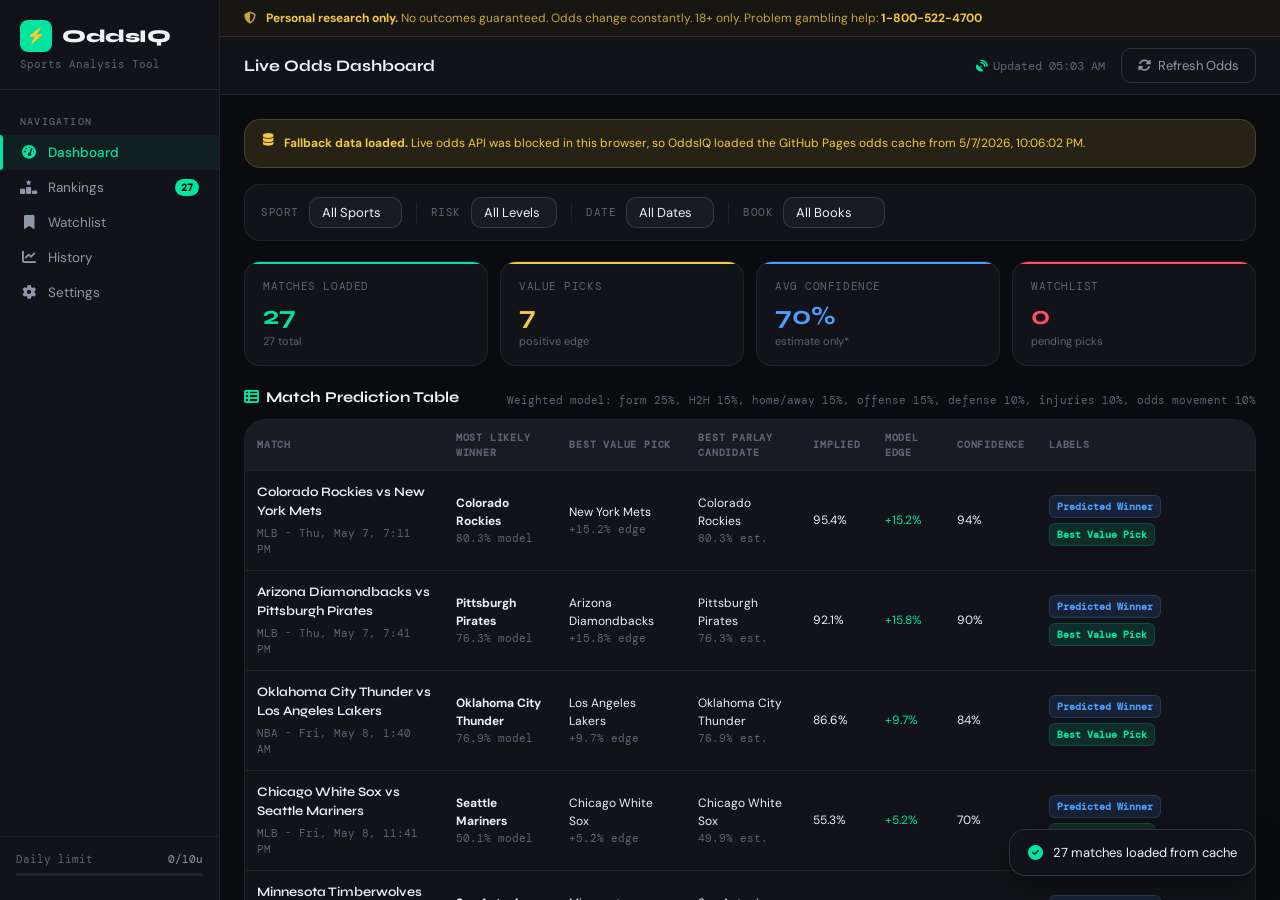
==== commit df63a5d6: "Add odds cache fallback for shared Pages users" ====
--- a/OddsIQ_App.html
+++ b/OddsIQ_App.html
@@ -177,6 +177,7 @@
 
 /* API ERROR */
 .api-err{background:var(--red-dim);border:1px solid rgba(255,77,106,.2);border-radius:var(--rl);padding:16px 20px;color:var(--red);font-size:13px;margin-bottom:16px;display:flex;align-items:flex-start;gap:10px;line-height:1.6;}
+.api-note{background:var(--gold-dim);border:1px solid rgba(245,200,66,.2);border-radius:var(--rl);padding:14px 18px;color:var(--gold);font-size:12px;margin-bottom:16px;display:flex;align-items:flex-start;gap:10px;line-height:1.6;}
 
 /* WATCHLIST TABLE */
 .tbl-wrap{background:var(--bg2);border:1px solid var(--border);border-radius:var(--rx);overflow:hidden;}
@@ -312,7 +313,7 @@
 
 // ── STATE ───────────────────────────────────────
 let S = {
-  page:'dashboard', loading:false, apiError:null,
+  page:'dashboard', loading:false, apiError:null, apiNotice:null,
   matches:[], sportFilter:'all', riskFilter:'all',
   bookFilter:'all', dateFilter:'all',
   selectedMatch:null, modal:null, addWatchMatch:null,
@@ -560,8 +561,22 @@
   ].filter(p=>p&&p.legs.length>=2);
 }
 
+function addAnalyzedMatch(list,m,sp){
+  m.sport_key=m.sport_key||sp;
+  const a=analyzeMatchV2(m);
+  if(a)list.push({...m,analysis:a});
+}
+async function loadOddsCache(){
+  const res=await fetch(`odds-cache.json?v=${Date.now()}`,{cache:'no-store'});
+  if(!res.ok)throw new Error(`cache ${res.status}`);
+  const payload=await res.json();
+  const all=[];
+  (payload.matches||[]).forEach(m=>addAnalyzedMatch(all,m,m.sport_key));
+  return{matches:all,generatedAt:payload.generatedAt};
+}
+
 async function loadOdds(){
-  S.loading=true;S.apiError=null;render();
+  S.loading=true;S.apiError=null;S.apiNotice=null;render();
   try{
     const sports=S.settings.activeSports.length?S.settings.activeSports:['basketball_nba'];
     const apiKey=(S.settings.apiKey||API_KEY).trim();
@@ -580,13 +595,25 @@
         const rem=res.headers.get('x-requests-remaining');
         if(rem)S.apiRemaining=parseInt(rem);
         const data=await res.json();
-        data.forEach(m=>{m.sport_key=sp;const a=analyzeMatchV2(m);if(a)all.push({...m,analysis:a});});
+        data.forEach(m=>addAnalyzedMatch(all,m,sp));
       }catch(e){errors.push(`${sp}: ${e.message}`);console.warn('Failed',sp,e.message);}
+    }
+    if(!all.length&&errors.length){
+      try{
+        const cached=await loadOddsCache();
+        if(cached.matches.length){
+          all.push(...cached.matches);
+          const d=cached.generatedAt?new Date(cached.generatedAt):null;
+          S.apiNotice=`Live odds API was blocked in this browser, so OddsIQ loaded the GitHub Pages odds cache${d?' from '+d.toLocaleString():''}.`;
+        }
+      }catch(cacheErr){
+        throw new Error(`No odds loaded. Last API error: ${errors[errors.length-1]}. Cache fallback also failed: ${cacheErr.message}`);
+      }
     }
     if(!all.length&&errors.length)throw new Error(`No odds loaded. Last API error: ${errors[errors.length-1]}`);
     all.sort((a,b)=>new Date(a.commence_time)-new Date(b.commence_time));
     S.matches=all;S.lastUpdated=new Date();S.loading=false;render();
-    toast(`${all.length} matches loaded`,'success');
+    toast(`${all.length} matches loaded${S.apiNotice?' from cache':''}`,'success');
   }catch(e){
     S.loading=false;S.apiError=e.message;render();toast('Failed to load odds','err');
   }
@@ -782,6 +809,7 @@
 </div>
 <div class="page">
   ${S.apiError?`<div class="api-err"><i class="fa fa-circle-exclamation fa-lg"></i><div><strong>API Error:</strong> ${S.apiError}<br><small>Check your API key in Settings or verify your request quota.</small></div></div>`:''}
+  ${S.apiNotice?`<div class="api-note"><i class="fa fa-database"></i><div><strong>Fallback data loaded.</strong> ${S.apiNotice}</div></div>`:''}
   <div class="filter-row">
     <label>Sport</label>
     <select onchange="S.sportFilter=this.value;render()">
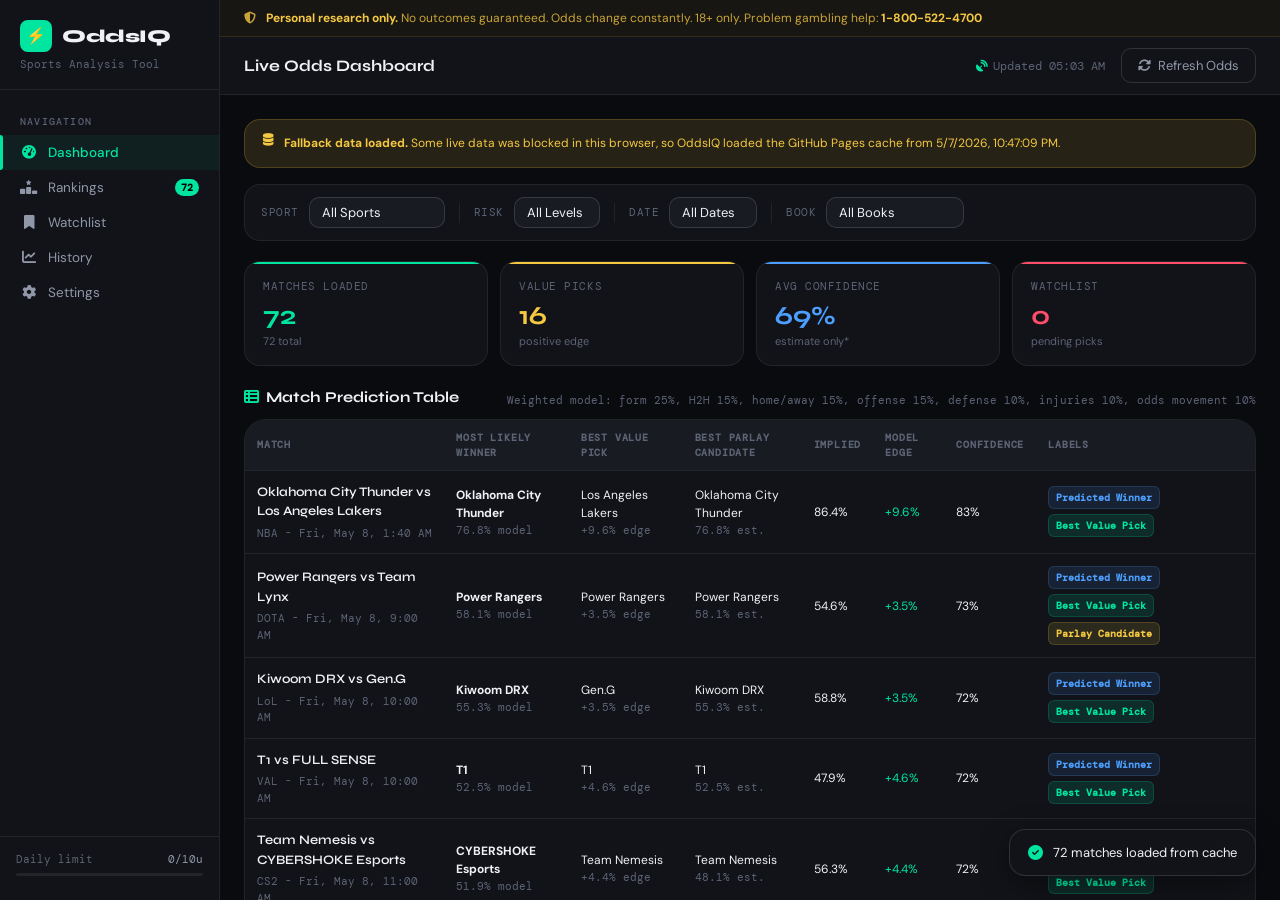
==== commit 254b7524: "Add PandaScore esports matches" ====
--- a/OddsIQ_App.html
+++ b/OddsIQ_App.html
@@ -113,6 +113,7 @@
 .sp-mlb{background:rgba(245,200,66,.15);color:var(--gold);}
 .sp-nhl{background:rgba(0,229,160,.15);color:var(--accent);}
 .sp-def{background:var(--bg4);color:var(--text2);}
+.sp-es{background:rgba(194,91,255,.15);color:#c25bff;}
 .card-time{font-size:11px;color:var(--text3);font-family:var(--font-m);}
 .risk-badge{display:inline-flex;align-items:center;gap:5px;padding:4px 10px;border-radius:99px;font-size:11px;font-weight:600;font-family:var(--font-m);letter-spacing:.03em;flex-shrink:0;}
 .r-low{background:rgba(0,229,160,.15);color:var(--accent);border:1px solid rgba(0,229,160,.2);}
@@ -288,28 +289,11 @@
 </head>
 <body>
 <div class="app" id="app"></div>
+<script src="services.js"></script>
 <script>
 // ── CONFIG ──────────────────────────────────────
-const API_KEY = '21de5f06a295e3dc6dc76689cef641ec';
-const BASE = 'https://api.the-odds-api.com/v4';
-const REGIONS = 'us';
-const MARKETS = 'h2h';
-
-const SPORTS = [
-  {key:'americanfootball_nfl',label:'NFL',short:'NFL',cls:'sp-nfl'},
-  {key:'basketball_nba',label:'NBA',short:'NBA',cls:'sp-nba'},
-  {key:'baseball_mlb',label:'MLB',short:'MLB',cls:'sp-mlb'},
-  {key:'icehockey_nhl',label:'NHL',short:'NHL',cls:'sp-nhl'},
-  {key:'soccer_epl',label:'EPL Soccer',short:'EPL',cls:'sp-def'},
-  {key:'americanfootball_ncaaf',label:'NCAAF',short:'NCAAF',cls:'sp-nfl'},
-  {key:'basketball_ncaab',label:'NCAAB',short:'NCAAB',cls:'sp-nba'},
-];
-
-const DEFAULT_SETTINGS = {
-  apiKey:API_KEY, oddsFormat:'american', hideHighRisk:false,
-  dailyLimit:10, dailyUsed:0, weeklyLimit:50, weeklyUsed:0,
-  activeSports:['americanfootball_nfl','basketball_nba','baseball_mlb','icehockey_nhl'],
-};
+const {CONFIG, SPORTS, DEFAULT_SETTINGS, OddsService, BallDontLieService, PandaScoreService} = window.OddsIQServices;
+const API_KEY = CONFIG.oddsApiKey;
 
 // ── STATE ───────────────────────────────────────
 let S = {
@@ -324,6 +308,12 @@
 };
 S.settings.apiKey=API_KEY;
 if(!Array.isArray(S.settings.activeSports)||!S.settings.activeSports.length)S.settings.activeSports=DEFAULT_SETTINGS.activeSports;
+if(!S.settings.esportsAdded){
+  DEFAULT_SETTINGS.activeSports.filter(sp=>sp.startsWith('esports_')).forEach(sp=>{
+    if(!S.settings.activeSports.includes(sp))S.settings.activeSports.push(sp);
+  });
+  S.settings.esportsAdded=true;
+}
 lsSave('oddsiq_set',S.settings);
 
 function lsGet(k,d){try{return JSON.parse(localStorage.getItem(k))||d;}catch{return d;}}
@@ -511,6 +501,53 @@
   };
 }
 
+function pandascoreWinProb(match,side){
+  const opponent=match.opponents?.[side]?.opponent||{};
+  const other=match.opponents?.[side===0?1:0]?.opponent||{};
+  const id=`${match.id}-${opponent.id||opponent.name}-${other.id||other.name}`;
+  let p=0.5;
+  p+=((seededNum(id,'team-strength')-.5)*0.18);
+  const tier=(match.tournament?.tier||'').toLowerCase();
+  if(side===0)p+=0.015;
+  if(['s','a'].includes(tier))p+=side===0?0.02:-0.02;
+  if(match.number_of_games>=5)p*=0.98;
+  return clamp(p,0.28,0.72);
+}
+function pandascoreToMatch(match,sportKey){
+  const teams=(match.opponents||[]).map(o=>o.opponent).filter(Boolean);
+  if(teams.length<2)return null;
+  const home=teams[0],away=teams[1];
+  const hProb=pandascoreWinProb(match,0);
+  const aProb=1-hProb;
+  return{
+    id:`ps-${match.id}`,
+    sport_key:sportKey,
+    source:'pandascore',
+    home_team:home.name||home.acronym||'Team A',
+    away_team:away.name||away.acronym||'Team B',
+    commence_time:match.begin_at||match.scheduled_at||match.original_scheduled_at,
+    esports:{
+      game:match.videogame?.name||getSport(sportKey).label,
+      league:match.league?.name||'Esports',
+      tournament:match.tournament?.name||'Upcoming Match',
+      format:match.match_type&&match.number_of_games?`${match.match_type.replace('_',' ')} ${match.number_of_games}`:'Match',
+      stream:match.streams_list?.find(s=>s.main)?.raw_url||match.streams_list?.[0]?.raw_url||null,
+      detailedStats:Boolean(match.detailed_stats),
+    },
+    bookmakers:[{
+      key:'pandascore-model',
+      title:'PandaScore Model',
+      markets:[{
+        key:'h2h',
+        outcomes:[
+          {name:home.name||home.acronym||'Team A',price:parseFloat((1/hProb).toFixed(2))},
+          {name:away.name||away.acronym||'Team B',price:parseFloat((1/aProb).toFixed(2))},
+        ],
+      }],
+    }],
+  };
+}
+
 function pickFromMatch(m,teamKey){
   const a=m.analysis,isH=teamKey==='home';
   const prob=parseFloat(isH?a.hEst:a.aEst)/100;
@@ -564,15 +601,33 @@
 function addAnalyzedMatch(list,m,sp){
   m.sport_key=m.sport_key||sp;
   const a=analyzeMatchV2(m);
-  if(a)list.push({...m,analysis:a});
+  if(a){
+    if(m.source==='pandascore'){
+      a.reason=`${m.esports.game} matchup from PandaScore: ${m.esports.league} - ${m.esports.tournament}. Model uses esports team/match context until sportsbook esports odds are connected.`;
+      a.numBooks=1;
+      a.hasWarn=true;
+      a.explanation=[
+        `Recent form 25%: estimated from PandaScore team and match context until detailed recent results are connected.`,
+        `Head-to-head 15%: held as a small neutral/proxy esports factor.`,
+        `Tournament context 15%: ${m.esports.league} - ${m.esports.tournament}.`,
+        `Format 15%: ${m.esports.format}; longer series usually reduce upset volatility.`,
+        'Player availability, patch/meta, and map-side data: reserved for deeper esports stats integration.',
+      ];
+    }
+    list.push({...m,analysis:a});
+  }
 }
 async function loadOddsCache(){
-  const res=await fetch(`odds-cache.json?v=${Date.now()}`,{cache:'no-store'});
-  if(!res.ok)throw new Error(`cache ${res.status}`);
-  const payload=await res.json();
+  const payload=await OddsService.loadCache();
   const all=[];
   (payload.matches||[]).forEach(m=>addAnalyzedMatch(all,m,m.sport_key));
+  (payload.esportsMatches||[]).forEach(m=>addAnalyzedMatch(all,m,m.sport_key));
   return{matches:all,generatedAt:payload.generatedAt};
+}
+
+async function loadEsportsMatches(sp){
+  const matches=await PandaScoreService.fetchUpcomingMatches(sp,{per_page:12});
+  return matches.map(m=>pandascoreToMatch(m,sp)).filter(Boolean);
 }
 
 async function loadOdds(){
@@ -581,33 +636,35 @@
     const sports=S.settings.activeSports.length?S.settings.activeSports:['basketball_nba'];
     const apiKey=(S.settings.apiKey||API_KEY).trim();
     const errors=[];
+    const failedSports=[];
+    const loadedSports=new Set();
     const all=[];
     if(!apiKey)throw new Error('Missing The Odds API key');
     for(const sp of sports){
       try{
-        const url=`${BASE}/sports/${sp}/odds/?apiKey=${encodeURIComponent(apiKey)}&regions=${REGIONS}&markets=${MARKETS}&oddsFormat=decimal&dateFormat=iso`;
-        const res=await fetch(url);
-        if(!res.ok){
-          let msg=`${res.status}`;
-          try{const body=await res.json();if(body.message)msg+=` - ${body.message}`;}catch{}
-          throw new Error(msg);
+        if(PandaScoreService.isEsport(sp)){
+          const data=await loadEsportsMatches(sp);
+          data.forEach(m=>addAnalyzedMatch(all,m,sp));
+        }else{
+          const result=await OddsService.fetchSportOdds(sp,apiKey);
+          if(result.remaining)S.apiRemaining=parseInt(result.remaining);
+          result.data.forEach(m=>addAnalyzedMatch(all,m,sp));
         }
-        const rem=res.headers.get('x-requests-remaining');
-        if(rem)S.apiRemaining=parseInt(rem);
-        const data=await res.json();
-        data.forEach(m=>addAnalyzedMatch(all,m,sp));
-      }catch(e){errors.push(`${sp}: ${e.message}`);console.warn('Failed',sp,e.message);}
+        loadedSports.add(sp);
+      }catch(e){failedSports.push(sp);errors.push(`${sp}: ${e.message}`);console.warn('Failed',sp,e.message);}
     }
-    if(!all.length&&errors.length){
+    if(errors.length){
       try{
         const cached=await loadOddsCache();
         if(cached.matches.length){
-          all.push(...cached.matches);
+          cached.matches
+            .filter(m=>failedSports.includes(m.sport_key)&&!loadedSports.has(m.sport_key))
+            .forEach(m=>all.push(m));
           const d=cached.generatedAt?new Date(cached.generatedAt):null;
-          S.apiNotice=`Live odds API was blocked in this browser, so OddsIQ loaded the GitHub Pages odds cache${d?' from '+d.toLocaleString():''}.`;
+          S.apiNotice=`Some live data was blocked in this browser, so OddsIQ loaded the GitHub Pages cache${d?' from '+d.toLocaleString():''}.`;
         }
       }catch(cacheErr){
-        throw new Error(`No odds loaded. Last API error: ${errors[errors.length-1]}. Cache fallback also failed: ${cacheErr.message}`);
+        if(!all.length)throw new Error(`No odds loaded. Last API error: ${errors[errors.length-1]}. Cache fallback also failed: ${cacheErr.message}`);
       }
     }
     if(!all.length&&errors.length)throw new Error(`No odds loaded. Last API error: ${errors[errors.length-1]}`);
@@ -772,7 +829,8 @@
     </div>
     <div class="leg-list">${p.legs.map(leg=>`
       <div class="leg-item">
-        <div class="leg-match">${leg.match.home_team} vs ${leg.match.away_team}</div>
+        <div class="leg-match"><span class="sp-pill ${leg.match.analysis.sp.cls}" style="margin-right:6px">${leg.match.analysis.sp.short}</span>${leg.match.home_team} vs ${leg.match.away_team}</div>
+        <div class="leg-match"><i class="fa fa-clock" style="opacity:.55;margin-right:4px"></i>${fmtTime(leg.match.commence_time)}</div>
         <div class="leg-pick"><span>${leg.team}</span><span>${(leg.prob*100).toFixed(1)}%</span></div>
         <div class="leg-reason">Included because ${leg.reason}. Odds: ${fmtOdds(leg.oddsD,fmt)} @ ${leg.book}</div>
       </div>`).join('')}
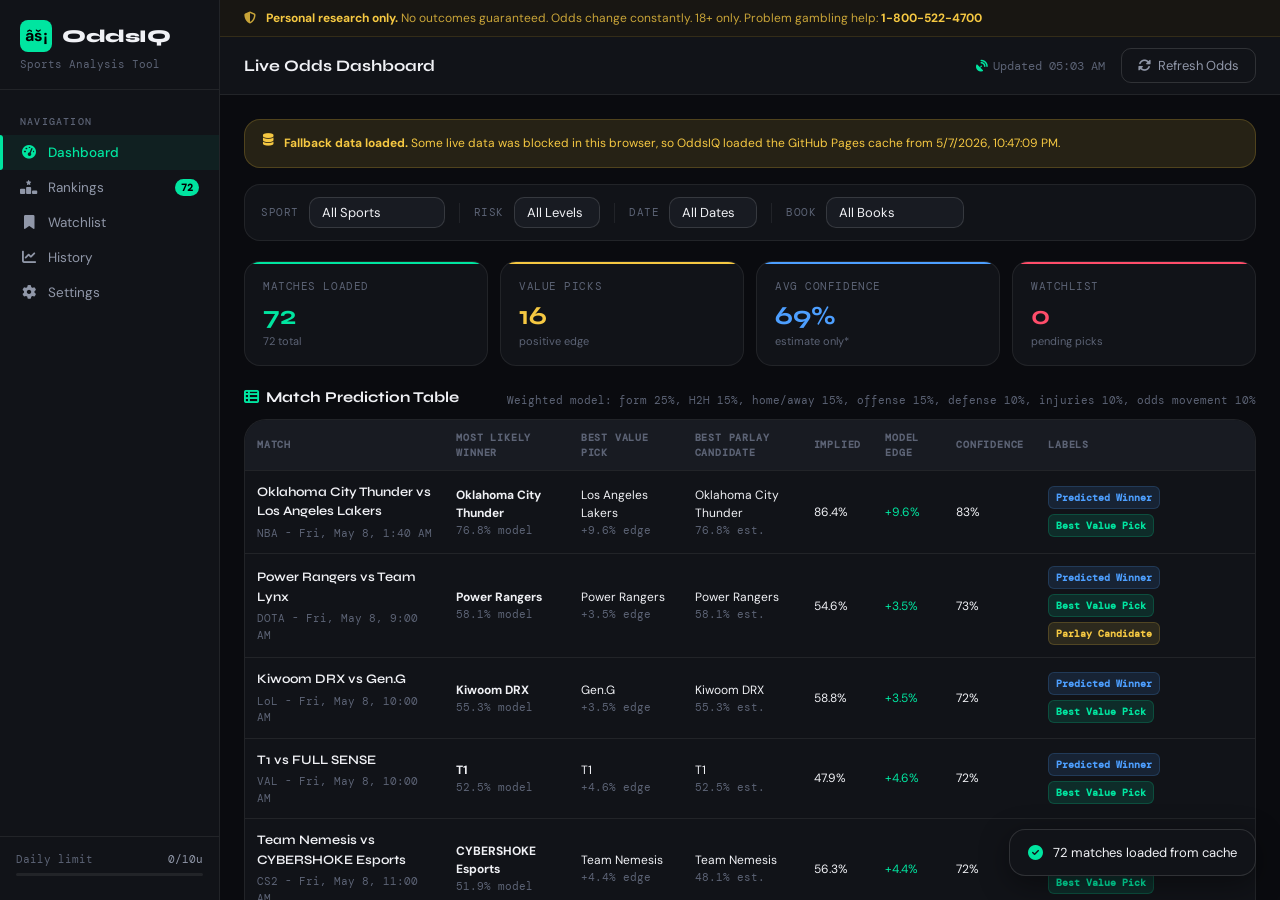
==== commit 13d1a2c4: "Split app CSS and JavaScript files" ====
--- a/OddsIQ_App.html
+++ b/OddsIQ_App.html
@@ -3,1327 +3,16 @@
 <head>
 <meta charset="UTF-8">
 <meta name="viewport" content="width=device-width, initial-scale=1.0">
-<title>OddsIQ — Sports Odds Analysis</title>
+<title>OddsIQ - Sports Odds Analysis</title>
 <link rel="preconnect" href="https://fonts.googleapis.com">
 <link href="https://fonts.googleapis.com/css2?family=Syne:wght@400;500;600;700;800&family=DM+Mono:wght@400;500&family=DM+Sans:ital,wght@0,300;0,400;0,500;1,400&display=swap" rel="stylesheet">
 <link rel="stylesheet" href="https://cdnjs.cloudflare.com/ajax/libs/font-awesome/6.5.0/css/all.min.css">
-<style>
-:root {
-  --bg:#0a0b0f;--bg2:#111318;--bg3:#181b22;--bg4:#1f232d;
-  --border:rgba(255,255,255,0.07);--border2:rgba(255,255,255,0.13);
-  --text:#f0f1f5;--text2:#9097a8;--text3:#5c6375;
-  --accent:#00e5a0;--accent2:#00b37d;--accent-dim:rgba(0,229,160,0.12);--accent-dim2:rgba(0,229,160,0.06);
-  --gold:#f5c842;--gold-dim:rgba(245,200,66,0.12);
-  --red:#ff4d6a;--red-dim:rgba(255,77,106,0.12);
-  --blue:#4d9fff;--blue-dim:rgba(77,159,255,0.12);
-  --orange:#ff8a3d;--orange-dim:rgba(255,138,61,0.12);
-  --font-d:'Syne',sans-serif;--font-b:'DM Sans',sans-serif;--font-m:'DM Mono',monospace;
-  --r:10px;--rl:16px;--rx:22px;--sw:220px;--hh:58px;
-}
-*,*::before,*::after{box-sizing:border-box;margin:0;padding:0;}
-body{font-family:var(--font-b);background:var(--bg);color:var(--text);font-size:14px;line-height:1.5;overflow:hidden;height:100vh;}
-::-webkit-scrollbar{width:5px;height:5px;}
-::-webkit-scrollbar-track{background:transparent;}
-::-webkit-scrollbar-thumb{background:var(--border2);border-radius:3px;}
-.app{display:flex;height:100vh;overflow:hidden;}
-
-/* SIDEBAR */
-.sb{width:var(--sw);min-width:var(--sw);background:var(--bg2);border-right:1px solid var(--border);display:flex;flex-direction:column;z-index:10;}
-.sb-brand{padding:20px 20px 16px;border-bottom:1px solid var(--border);}
-.sb-mark{display:flex;align-items:center;gap:10px;margin-bottom:4px;}
-.sb-icon{width:32px;height:32px;background:var(--accent);border-radius:8px;display:flex;align-items:center;justify-content:center;color:#000;font-size:16px;font-weight:700;flex-shrink:0;}
-.sb-name{font-family:var(--font-d);font-size:18px;font-weight:800;letter-spacing:-.5px;}
-.sb-sub{font-size:11px;color:var(--text3);font-family:var(--font-m);}
-.sb-nav{flex:1;padding:12px 0;overflow-y:auto;}
-.nav-sec{font-size:10px;font-weight:500;letter-spacing:.12em;color:var(--text3);padding:12px 20px 6px;text-transform:uppercase;font-family:var(--font-m);}
-.nav-btn{display:flex;align-items:center;gap:10px;padding:9px 20px;width:100%;background:none;border:none;color:var(--text2);font-family:var(--font-b);font-size:13.5px;cursor:pointer;text-align:left;transition:all .15s;position:relative;}
-.nav-btn i{width:18px;text-align:center;font-size:14px;flex-shrink:0;}
-.nav-btn:hover{color:var(--text);background:rgba(255,255,255,0.04);}
-.nav-btn.active{color:var(--accent);background:var(--accent-dim2);font-weight:500;}
-.nav-btn.active::before{content:'';position:absolute;left:0;top:0;bottom:0;width:3px;background:var(--accent);border-radius:0 3px 3px 0;}
-.nav-badge{margin-left:auto;background:var(--accent);color:#000;font-size:10px;font-weight:700;padding:2px 6px;border-radius:99px;font-family:var(--font-m);}
-.sb-bot{padding:14px 16px;border-top:1px solid var(--border);}
-.bw-hdr{display:flex;justify-content:space-between;align-items:center;margin-bottom:6px;}
-.bw-lbl{font-size:11px;color:var(--text3);font-family:var(--font-m);}
-.bw-vals{font-size:11px;color:var(--text2);font-family:var(--font-m);}
-.bw-bar{height:3px;background:var(--border);border-radius:2px;overflow:hidden;margin-bottom:10px;}
-.bw-fill{height:100%;border-radius:2px;transition:width .4s;}
-.warn-pill{display:flex;align-items:center;gap:6px;background:var(--red-dim);border:1px solid rgba(255,77,106,.2);border-radius:8px;padding:7px 10px;font-size:11px;color:var(--red);line-height:1.4;}
-
-/* MAIN */
-.main{flex:1;display:flex;flex-direction:column;overflow:hidden;background:var(--bg);}
-.topbar{height:var(--hh);min-height:var(--hh);background:var(--bg2);border-bottom:1px solid var(--border);display:flex;align-items:center;padding:0 24px;gap:16px;}
-.tb-title{font-family:var(--font-d);font-size:16px;font-weight:700;flex:1;}
-.tb-meta{font-size:12px;color:var(--text3);font-family:var(--font-m);}
-.tb-acts{display:flex;gap:8px;}
-
-/* BUTTONS */
-.btn{display:inline-flex;align-items:center;gap:7px;padding:8px 16px;border-radius:var(--r);border:1px solid var(--border2);background:transparent;color:var(--text2);font-family:var(--font-b);font-size:13px;cursor:pointer;transition:all .15s;white-space:nowrap;}
-.btn:hover{background:var(--bg3);color:var(--text);}
-.btn:disabled{opacity:.5;cursor:not-allowed;}
-.btn-accent{background:var(--accent);color:#000;border-color:transparent;font-weight:500;}
-.btn-accent:hover{background:var(--accent2);color:#000;}
-.btn-sm{padding:5px 12px;font-size:12px;}
-.btn-icon{padding:8px;width:34px;justify-content:center;}
-.btn-danger{background:var(--red-dim);color:var(--red);border-color:rgba(255,77,106,.2);}
-.btn-danger:hover{background:rgba(255,77,106,.2);}
-.btn-success{background:var(--accent-dim);color:var(--accent);border-color:rgba(0,229,160,.2);}
-.btn-success:hover{background:rgba(0,229,160,.2);}
-@keyframes spin{to{transform:rotate(360deg);}}
-.spinning{animation:spin .8s linear infinite;}
-
-/* PAGE */
-.page{flex:1;overflow-y:auto;padding:24px;}
-.page::-webkit-scrollbar{width:4px;}
-
-/* FILTERS */
-.filter-row{display:flex;align-items:center;gap:10px;flex-wrap:wrap;margin-bottom:20px;padding:12px 16px;background:var(--bg2);border:1px solid var(--border);border-radius:var(--rl);}
-.filter-row label{font-size:11px;color:var(--text3);font-family:var(--font-m);letter-spacing:.05em;text-transform:uppercase;}
-.filter-row select{padding:6px 12px;border-radius:var(--r);border:1px solid var(--border2);background:var(--bg3);color:var(--text);font-family:var(--font-b);font-size:13px;outline:none;cursor:pointer;-webkit-appearance:none;}
-.filter-row select:focus{border-color:var(--accent);}
-.filter-div{width:1px;height:20px;background:var(--border);margin:0 4px;}
-
-/* STATS */
-.stats-grid{display:grid;grid-template-columns:repeat(4,1fr);gap:12px;margin-bottom:20px;}
-.stat-card{background:var(--bg2);border:1px solid var(--border);border-radius:var(--rl);padding:16px 18px;position:relative;overflow:hidden;}
-.stat-card::before{content:'';position:absolute;top:0;left:0;right:0;height:2px;}
-.stat-card.green::before{background:var(--accent);}
-.stat-card.gold::before{background:var(--gold);}
-.stat-card.blue::before{background:var(--blue);}
-.stat-card.red::before{background:var(--red);}
-.stat-lbl{font-size:11px;color:var(--text3);font-family:var(--font-m);letter-spacing:.05em;text-transform:uppercase;margin-bottom:8px;}
-.stat-val{font-family:var(--font-d);font-size:26px;font-weight:700;line-height:1;margin-bottom:4px;}
-.stat-sub{font-size:11px;color:var(--text3);}
-.stat-card.green .stat-val{color:var(--accent);}
-.stat-card.gold .stat-val{color:var(--gold);}
-.stat-card.blue .stat-val{color:var(--blue);}
-.stat-card.red .stat-val{color:var(--red);}
-
-/* MATCH CARDS */
-.matches-grid{display:grid;grid-template-columns:1fr 1fr;gap:14px;}
-.match-card{background:var(--bg2);border:1px solid var(--border);border-radius:var(--rx);padding:18px 20px;cursor:pointer;transition:all .2s;position:relative;overflow:hidden;}
-.match-card:hover{border-color:var(--border2);background:var(--bg3);transform:translateY(-1px);}
-.match-card.vp{border-color:rgba(0,229,160,.25);}
-.match-card.vp::before{content:'';position:absolute;top:0;left:0;right:0;height:2px;background:linear-gradient(90deg,transparent,var(--accent),transparent);}
-.card-top{display:flex;align-items:flex-start;justify-content:space-between;margin-bottom:14px;}
-.card-meta{display:flex;align-items:center;gap:8px;flex-wrap:wrap;}
-.sp-pill{font-size:10px;font-weight:600;letter-spacing:.08em;font-family:var(--font-m);padding:3px 8px;border-radius:6px;text-transform:uppercase;}
-.sp-nfl{background:rgba(77,159,255,.15);color:var(--blue);}
-.sp-nba{background:rgba(255,138,61,.15);color:var(--orange);}
-.sp-mlb{background:rgba(245,200,66,.15);color:var(--gold);}
-.sp-nhl{background:rgba(0,229,160,.15);color:var(--accent);}
-.sp-def{background:var(--bg4);color:var(--text2);}
-.sp-es{background:rgba(194,91,255,.15);color:#c25bff;}
-.card-time{font-size:11px;color:var(--text3);font-family:var(--font-m);}
-.risk-badge{display:inline-flex;align-items:center;gap:5px;padding:4px 10px;border-radius:99px;font-size:11px;font-weight:600;font-family:var(--font-m);letter-spacing:.03em;flex-shrink:0;}
-.r-low{background:rgba(0,229,160,.15);color:var(--accent);border:1px solid rgba(0,229,160,.2);}
-.r-med{background:var(--blue-dim);color:var(--blue);border:1px solid rgba(77,159,255,.2);}
-.r-high{background:var(--orange-dim);color:var(--orange);border:1px solid rgba(255,138,61,.2);}
-.r-hr{background:var(--red-dim);color:var(--red);border:1px solid rgba(255,77,106,.2);}
-.match-title{font-family:var(--font-d);font-size:15px;font-weight:700;line-height:1.3;margin-bottom:14px;}
-.match-title .vs{font-family:var(--font-b);font-size:12px;color:var(--text3);font-weight:400;margin:0 6px;}
-.odds-row{display:flex;align-items:center;gap:8px;margin-bottom:14px;flex-wrap:wrap;}
-.odds-chip{display:flex;flex-direction:column;align-items:center;padding:8px 12px;background:var(--bg3);border:1px solid var(--border);border-radius:var(--r);min-width:72px;}
-.odds-chip.best{background:var(--accent-dim);border-color:rgba(0,229,160,.25);}
-.oc-lbl{font-size:10px;color:var(--text3);font-family:var(--font-m);margin-bottom:4px;max-width:80px;overflow:hidden;text-overflow:ellipsis;white-space:nowrap;}
-.oc-val{font-family:var(--font-m);font-size:15px;font-weight:500;}
-.odds-chip.best .oc-val{color:var(--accent);}
-.edge-tag{margin-left:auto;display:inline-flex;align-items:center;gap:5px;padding:5px 10px;border-radius:8px;font-size:12px;font-family:var(--font-m);font-weight:500;}
-.ep{background:var(--accent-dim);color:var(--accent);}
-.en{background:var(--bg4);color:var(--text3);}
-.prob-grid{display:grid;grid-template-columns:1fr 1fr 1fr;gap:10px;margin-bottom:14px;}
-.prob-item{}
-.prob-lbl{font-size:10px;color:var(--text3);font-family:var(--font-m);margin-bottom:5px;}
-.prob-track{height:4px;background:var(--border);border-radius:2px;overflow:hidden;margin-bottom:4px;}
-.prob-fill{height:100%;border-radius:2px;transition:width .6s ease;}
-.prob-val{font-family:var(--font-m);font-size:13px;font-weight:500;}
-.card-foot{display:flex;align-items:flex-end;justify-content:space-between;border-top:1px solid var(--border);padding-top:12px;margin-top:4px;gap:10px;}
-.card-reason{font-size:11.5px;color:var(--text3);line-height:1.5;flex:1;}
-.warn-inline{display:inline-flex;align-items:center;gap:4px;font-size:10px;background:var(--orange-dim);color:var(--orange);padding:2px 7px;border-radius:5px;margin-top:4px;}
-.card-acts{display:flex;gap:6px;flex-shrink:0;}
-
-/* STATES */
-.loading-s{display:flex;flex-direction:column;align-items:center;justify-content:center;height:300px;gap:16px;}
-.spinner{width:36px;height:36px;border:3px solid var(--border);border-top-color:var(--accent);border-radius:50%;animation:spin .8s linear infinite;}
-.load-txt{font-family:var(--font-m);font-size:13px;color:var(--text3);}
-.empty-s{display:flex;flex-direction:column;align-items:center;justify-content:center;height:260px;gap:12px;color:var(--text3);}
-.empty-s i{font-size:36px;opacity:.3;}
-.empty-s p{font-size:14px;}
-.empty-s small{font-size:12px;font-family:var(--font-m);}
-
-/* RESP BANNER */
-.resp-banner{display:flex;align-items:center;gap:10px;background:rgba(245,200,66,.06);border-bottom:1px solid rgba(245,200,66,.12);padding:9px 24px;font-size:12px;color:rgba(245,200,66,.8);flex-shrink:0;}
-.resp-banner i{flex-shrink:0;}
-.resp-banner strong{color:var(--gold);}
-
-/* MODAL */
-.modal-ov{position:fixed;inset:0;background:rgba(0,0,0,.7);backdrop-filter:blur(4px);display:flex;align-items:center;justify-content:center;z-index:100;padding:20px;}
-.modal{background:var(--bg2);border:1px solid var(--border2);border-radius:var(--rx);padding:28px;max-width:520px;width:100%;max-height:90vh;overflow-y:auto;position:relative;animation:mIn .2s ease;}
-@keyframes mIn{from{opacity:0;transform:scale(.96) translateY(8px);}to{opacity:1;transform:scale(1) translateY(0);}}
-.modal-x{position:absolute;top:16px;right:16px;background:var(--bg3);border:1px solid var(--border);border-radius:8px;width:30px;height:30px;display:flex;align-items:center;justify-content:center;cursor:pointer;color:var(--text2);font-size:14px;transition:all .15s;}
-.modal-x:hover{background:var(--bg4);color:var(--text);}
-.modal-title{font-family:var(--font-d);font-size:18px;font-weight:700;margin-bottom:6px;}
-.modal-sub{font-size:13px;color:var(--text2);margin-bottom:20px;}
-.modal-grid{display:grid;grid-template-columns:1fr 1fr;gap:10px;margin-bottom:18px;}
-.modal-cell{background:var(--bg3);border:1px solid var(--border);border-radius:var(--r);padding:12px 14px;}
-.mc-lbl{font-size:10px;color:var(--text3);font-family:var(--font-m);text-transform:uppercase;letter-spacing:.07em;margin-bottom:5px;}
-.mc-val{font-family:var(--font-m);font-size:16px;font-weight:500;}
-.mc-sub{font-size:11px;color:var(--text3);margin-top:3px;}
-.rec-box{background:var(--accent-dim);border:1px solid rgba(0,229,160,.2);border-radius:var(--rl);padding:16px;margin-bottom:16px;}
-.rec-lbl{font-size:11px;color:var(--accent);font-family:var(--font-m);letter-spacing:.06em;text-transform:uppercase;margin-bottom:8px;}
-.rec-team{font-family:var(--font-d);font-size:17px;font-weight:700;margin-bottom:6px;}
-.rec-row{font-size:12px;color:var(--text2);font-family:var(--font-m);}
-.disc-box{background:var(--bg3);border:1px solid var(--border);border-radius:var(--r);padding:12px 14px;font-size:12px;color:var(--text3);line-height:1.6;margin-bottom:18px;}
-.modal-acts{display:flex;gap:10px;justify-content:flex-end;}
-
-/* API ERROR */
-.api-err{background:var(--red-dim);border:1px solid rgba(255,77,106,.2);border-radius:var(--rl);padding:16px 20px;color:var(--red);font-size:13px;margin-bottom:16px;display:flex;align-items:flex-start;gap:10px;line-height:1.6;}
-.api-note{background:var(--gold-dim);border:1px solid rgba(245,200,66,.2);border-radius:var(--rl);padding:14px 18px;color:var(--gold);font-size:12px;margin-bottom:16px;display:flex;align-items:flex-start;gap:10px;line-height:1.6;}
-
-/* WATCHLIST TABLE */
-.tbl-wrap{background:var(--bg2);border:1px solid var(--border);border-radius:var(--rx);overflow:hidden;}
-.wl-tbl{width:100%;border-collapse:collapse;}
-.wl-tbl th{text-align:left;padding:11px 16px;font-size:10px;font-weight:600;letter-spacing:.08em;color:var(--text3);background:var(--bg3);border-bottom:1px solid var(--border);font-family:var(--font-m);text-transform:uppercase;}
-.wl-tbl td{padding:13px 16px;border-bottom:1px solid var(--border);font-size:13px;vertical-align:middle;}
-.wl-tbl tr:last-child td{border-bottom:none;}
-.wl-tbl tr:hover td{background:rgba(255,255,255,.02);}
-.out-pill{display:inline-flex;align-items:center;gap:5px;padding:4px 10px;border-radius:99px;font-size:11px;font-weight:600;font-family:var(--font-m);}
-.out-won{background:var(--accent-dim);color:var(--accent);}
-.out-lost{background:var(--red-dim);color:var(--red);}
-.out-void{background:var(--bg4);color:var(--text3);}
-.out-pending{background:var(--gold-dim);color:var(--gold);}
-.out-btns{display:flex;gap:5px;}
-
-/* HISTORY */
-.hist-sec{background:var(--bg2);border:1px solid var(--border);border-radius:var(--rx);padding:20px;margin-bottom:16px;}
-.hist-ttl{font-size:13px;font-weight:600;font-family:var(--font-d);margin-bottom:16px;color:var(--text2);}
-.bar-row{display:flex;gap:10px;align-items:flex-end;height:120px;}
-.bar-col{flex:1;display:flex;flex-direction:column;align-items:center;gap:6px;height:100%;justify-content:flex-end;}
-.bar-stk{width:100%;border-radius:6px 6px 0 0;min-height:4px;transition:height .4s ease;}
-.bar-lbl{font-size:10px;color:var(--text3);font-family:var(--font-m);text-align:center;}
-.bar-val{font-size:12px;font-weight:600;font-family:var(--font-m);color:var(--text2);}
-.rp-grid{display:grid;grid-template-columns:repeat(4,1fr);gap:10px;}
-.rp-card{background:var(--bg3);border:1px solid var(--border);border-radius:var(--rl);padding:14px;}
-.rp-row{display:flex;justify-content:space-between;font-size:12px;color:var(--text3);margin-bottom:5px;font-family:var(--font-m);}
-.rp-row span:last-child{color:var(--text);font-weight:500;}
-
-/* RANKINGS */
-.rank-list{display:flex;flex-direction:column;gap:8px;}
-.rank-item{background:var(--bg2);border:1px solid var(--border);border-radius:var(--rl);padding:14px 18px;display:flex;align-items:center;gap:14px;transition:all .15s;cursor:pointer;}
-.rank-item:hover{border-color:var(--border2);background:var(--bg3);}
-.rank-item.top{border-color:rgba(0,229,160,.2);}
-.rank-num{font-family:var(--font-d);font-size:22px;font-weight:800;color:var(--text3);min-width:32px;text-align:center;}
-.rank-item.top .rank-num{color:var(--accent);}
-.rank-body{flex:1;}
-.rank-match{font-size:14px;font-weight:600;font-family:var(--font-d);margin-bottom:4px;}
-.rank-meta{font-size:11px;color:var(--text3);font-family:var(--font-m);display:flex;align-items:center;gap:10px;}
-.rank-r{display:flex;align-items:center;gap:16px;}
-.rank-en{text-align:center;}
-.rank-en-n{font-family:var(--font-m);font-size:18px;font-weight:700;}
-.rank-en-l{font-size:10px;color:var(--text3);font-family:var(--font-m);}
-
-/* PREDICTIONS + PARLAYS */
-.dash-sec{margin-bottom:18px;}
-.sec-head{display:flex;align-items:flex-end;justify-content:space-between;gap:12px;margin-bottom:10px;}
-.sec-title{font-family:var(--font-d);font-size:15px;font-weight:700;}
-.sec-note{font-size:11px;color:var(--text3);font-family:var(--font-m);}
-.pred-table-wrap{background:var(--bg2);border:1px solid var(--border);border-radius:var(--rx);overflow:hidden;}
-.pred-tbl{width:100%;border-collapse:collapse;}
-.pred-tbl th{text-align:left;padding:10px 12px;font-size:10px;font-weight:600;letter-spacing:.08em;color:var(--text3);background:var(--bg3);border-bottom:1px solid var(--border);font-family:var(--font-m);text-transform:uppercase;}
-.pred-tbl td{padding:12px;border-bottom:1px solid var(--border);font-size:12px;vertical-align:middle;}
-.pred-tbl tr:last-child td{border-bottom:none;}
-.pred-tbl tr:hover td{background:rgba(255,255,255,.02);}
-.team-main{font-weight:600;font-family:var(--font-d);font-size:13px;margin-bottom:3px;}
-.team-sub{font-size:11px;color:var(--text3);font-family:var(--font-m);}
-.label-row{display:flex;gap:5px;flex-wrap:wrap;}
-.pick-label{display:inline-flex;align-items:center;gap:4px;padding:3px 7px;border-radius:6px;font-size:10px;font-family:var(--font-m);font-weight:600;white-space:nowrap;}
-.lbl-win{background:var(--blue-dim);color:var(--blue);border:1px solid rgba(77,159,255,.18);}
-.lbl-value{background:var(--accent-dim);color:var(--accent);border:1px solid rgba(0,229,160,.18);}
-.lbl-parlay{background:var(--gold-dim);color:var(--gold);border:1px solid rgba(245,200,66,.18);}
-.lbl-risk{background:var(--orange-dim);color:var(--orange);border:1px solid rgba(255,138,61,.18);}
-.lbl-avoid{background:var(--red-dim);color:var(--red);border:1px solid rgba(255,77,106,.18);}
-.parlay-grid{display:grid;grid-template-columns:repeat(3,1fr);gap:12px;}
-.parlay-card{background:var(--bg2);border:1px solid var(--border);border-radius:var(--rx);padding:16px;}
-.parlay-top{display:flex;align-items:flex-start;justify-content:space-between;gap:10px;margin-bottom:12px;}
-.parlay-title{font-family:var(--font-d);font-size:14px;font-weight:700;}
-.parlay-sub{font-size:11px;color:var(--text3);font-family:var(--font-m);margin-top:2px;}
-.parlay-metrics{display:grid;grid-template-columns:1fr 1fr 1fr;gap:8px;margin-bottom:12px;}
-.parlay-metric{background:var(--bg3);border:1px solid var(--border);border-radius:var(--r);padding:9px;}
-.pm-lbl{font-size:9px;color:var(--text3);font-family:var(--font-m);text-transform:uppercase;letter-spacing:.06em;margin-bottom:3px;}
-.pm-val{font-family:var(--font-m);font-size:13px;font-weight:600;}
-.leg-list{display:flex;flex-direction:column;gap:8px;}
-.leg-item{background:var(--bg3);border:1px solid var(--border);border-radius:var(--r);padding:10px;}
-.leg-match{font-size:11px;color:var(--text3);font-family:var(--font-m);margin-bottom:4px;}
-.leg-pick{display:flex;justify-content:space-between;gap:8px;font-size:13px;font-weight:600;margin-bottom:4px;}
-.leg-reason{font-size:11px;color:var(--text3);line-height:1.45;}
-
-/* SETTINGS */
-.set-grid{display:grid;grid-template-columns:1fr 1fr;gap:16px;}
-.set-card{background:var(--bg2);border:1px solid var(--border);border-radius:var(--rx);padding:20px 22px;}
-.set-card.full{grid-column:1/-1;}
-.set-ttl{font-family:var(--font-d);font-size:14px;font-weight:700;margin-bottom:18px;padding-bottom:12px;border-bottom:1px solid var(--border);display:flex;align-items:center;gap:8px;}
-.set-ttl i{color:var(--accent);}
-.set-row{display:flex;align-items:center;justify-content:space-between;margin-bottom:16px;gap:12px;}
-.set-row:last-child{margin-bottom:0;}
-.set-lbl{font-size:13px;font-weight:500;}
-.set-desc{font-size:11px;color:var(--text3);margin-top:2px;font-family:var(--font-m);}
-.set-row input[type=text],.set-row input[type=number],.set-row input[type=password],.set-row select{padding:8px 12px;border:1px solid var(--border2);border-radius:var(--r);background:var(--bg3);color:var(--text);font-family:var(--font-m);font-size:13px;outline:none;min-width:180px;transition:border-color .15s;}
-.set-row input:focus,.set-row select:focus{border-color:var(--accent);}
-.toggle{width:42px;height:24px;background:var(--bg4);border:1px solid var(--border2);border-radius:12px;position:relative;cursor:pointer;transition:background .2s;flex-shrink:0;}
-.toggle.on{background:var(--accent);border-color:var(--accent);}
-.toggle::after{content:'';position:absolute;width:18px;height:18px;background:white;border-radius:50%;top:2px;left:2px;transition:left .2s;}
-.toggle.on::after{left:20px;}
-
-/* TOAST */
-.toast{position:fixed;bottom:24px;right:24px;background:var(--bg2);border:1px solid var(--border2);border-radius:var(--rl);padding:13px 18px;display:flex;align-items:center;gap:10px;font-size:13px;z-index:500;box-shadow:0 8px 30px rgba(0,0,0,.4);animation:tIn .25s ease;max-width:320px;}
-@keyframes tIn{from{opacity:0;transform:translateY(10px);}to{opacity:1;transform:translateY(0);}}
-.toast i{font-size:15px;}
-.toast.success i{color:var(--accent);}
-.toast.warn i{color:var(--gold);}
-.toast.err i{color:var(--red);}
-
-@keyframes fadeUp{from{opacity:0;transform:translateY(12px);}to{opacity:1;transform:translateY(0);}}
-.fu{animation:fadeUp .3s ease both;}
-@media(max-width:1100px){.matches-grid,.set-grid{grid-template-columns:1fr}.parlay-grid{grid-template-columns:1fr}.pred-table-wrap{overflow-x:auto}.pred-tbl{min-width:900px}}
-</style>
+<link rel="stylesheet" href="styles.css">
 </head>
 <body>
 <div class="app" id="app"></div>
 <script src="services.js"></script>
-<script>
-// ── CONFIG ──────────────────────────────────────
-const {CONFIG, SPORTS, DEFAULT_SETTINGS, OddsService, BallDontLieService, PandaScoreService} = window.OddsIQServices;
-const API_KEY = CONFIG.oddsApiKey;
-
-// ── STATE ───────────────────────────────────────
-let S = {
-  page:'dashboard', loading:false, apiError:null, apiNotice:null,
-  matches:[], sportFilter:'all', riskFilter:'all',
-  bookFilter:'all', dateFilter:'all',
-  selectedMatch:null, modal:null, addWatchMatch:null,
-  watchlist: lsGet('oddsiq_wl',[]),
-  settings: {...DEFAULT_SETTINGS,...lsGet('oddsiq_set',{})},
-  toast:null, toastTimer:null,
-  lastUpdated:null, apiRemaining:null, wid:Date.now(),
-};
-S.settings.apiKey=API_KEY;
-if(!Array.isArray(S.settings.activeSports)||!S.settings.activeSports.length)S.settings.activeSports=DEFAULT_SETTINGS.activeSports;
-if(!S.settings.esportsAdded){
-  DEFAULT_SETTINGS.activeSports.filter(sp=>sp.startsWith('esports_')).forEach(sp=>{
-    if(!S.settings.activeSports.includes(sp))S.settings.activeSports.push(sp);
-  });
-  S.settings.esportsAdded=true;
-}
-lsSave('oddsiq_set',S.settings);
-
-function lsGet(k,d){try{return JSON.parse(localStorage.getItem(k))||d;}catch{return d;}}
-function lsSave(k,v){try{localStorage.setItem(k,JSON.stringify(v));}catch{}}
-
-// ── PROBABILITY ENGINE ──────────────────────────
-function a2d(o){return o>0?(o/100)+1:(100/Math.abs(o))+1;}
-function d2am(d){return d>=2?'+'+(Math.round((d-1)*100)):String(Math.round(-100/(d-1)));}
-function d2impl(d){return 1/d;}
-function removeVig(ps){const t=ps.reduce((a,b)=>a+b,0);return ps.map(p=>p/t);}
-function fmtOdds(d,fmt){
-  if(fmt==='decimal')return d.toFixed(2);
-  if(fmt==='fractional'){const n=Math.round((d-1)*10);return n+'/10';}
-  return d2am(d);
-}
-function getRisk(p){
-  if(p>0.65)return{key:'low',label:'Low Risk',cls:'r-low'};
-  if(p>=0.45)return{key:'medium',label:'Med Risk',cls:'r-med'};
-  if(p>=0.25)return{key:'high',label:'High Risk',cls:'r-high'};
-  return{key:'hr',label:'Long Shot',cls:'r-hr'};
-}
-function getSport(key){return SPORTS.find(s=>s.key===key)||{label:key,short:key.split('_')[1]?.toUpperCase()||key,cls:'sp-def'};}
-function pct(n){return(Number(n)*100).toFixed(1);}
-function clamp(n,min,max){return Math.min(max,Math.max(min,n));}
-function seededNum(txt,salt=''){
-  let seed=7;
-  for(const c of String(txt)+salt)seed=(seed*31+c.charCodeAt(0))%10000;
-  return seed/10000;
-}
-function impliedProbability(decimalOdds){return decimalOdds?1/decimalOdds:0;}
-function calculateModelEdge(modelProb,bookProb){return modelProb-bookProb;}
-function calculateRiskLevel(prob,edge=0){
-  if(edge<-0.04)return{key:'hr',label:'Avoid',cls:'r-hr'};
-  if(prob>=0.64)return{key:'low',label:'Low Risk',cls:'r-low'};
-  if(prob>=0.50)return{key:'medium',label:'Med Risk',cls:'r-med'};
-  if(prob>=0.35)return{key:'high',label:'High Risk',cls:'r-high'};
-  return{key:'hr',label:'High Risk',cls:'r-hr'};
-}
-function scoreMetric(seed,base,spread=.18){return clamp(base+((seed-.5)*spread),0.05,0.95);}
-function calculateWinProbability(m,hImpl,aImpl,overround){
-  const id=m.id||`${m.home_team}-${m.away_team}`;
-  const home={
-    recent:scoreMetric(seededNum(id,'home-recent'),hImpl,.24),
-    h2h:scoreMetric(seededNum(id,'home-h2h'),.52,.22),
-    venue:scoreMetric(seededNum(id,'home-venue'),.56,.14),
-    offense:scoreMetric(seededNum(id,'home-off'),hImpl,.20),
-    defense:scoreMetric(seededNum(id,'home-def'),.52,.18),
-    injuries:.50,
-    movement:scoreMetric(seededNum(id,'home-move'),hImpl,.14),
-  };
-  const away={
-    recent:1-home.recent,h2h:1-home.h2h,venue:1-home.venue,
-    offense:1-home.offense,defense:1-home.defense,injuries:.50,movement:1-home.movement,
-  };
-  const weights={recent:.25,h2h:.15,venue:.15,offense:.15,defense:.10,injuries:.10,movement:.10};
-  const teamScore=t=>Object.keys(weights).reduce((sum,k)=>sum+(t[k]*weights[k]),0);
-  const hProb=clamp((teamScore(home)*.65)+(hImpl*.35)-(Math.max(0,overround)*.08),.06,.94);
-  return{
-    home,away,weights,hProb,aProb:1-hProb,
-    notes:{
-      h2h:'Head-to-head is included as a small matchup factor, not the only signal.',
-      data:'The connected odds feed supplies moneyline odds, so form, points, injuries, rest, and line movement stay neutral or proxy-based unless available in the response.',
-    },
-  };
-}
-function recommendationBadge(edge,prob,risk){
-  if(edge>=.05&&prob>=.48)return{label:'Best Value Pick',cls:'lbl-value'};
-  if(prob>=.58&&risk.key!=='hr')return{label:'Parlay Candidate',cls:'lbl-parlay'};
-  if(risk.key==='high')return{label:'High Risk',cls:'lbl-risk'};
-  if(risk.key==='hr')return{label:'Avoid',cls:'lbl-avoid'};
-  return{label:'Predicted Winner',cls:'lbl-win'};
-}
-
-function analyzeMatch(m){
-  if(!m.bookmakers||!m.bookmakers.length)return null;
-  let hOdds=[],aOdds=[],bestH=0,bestA=0,bestHBook='',bestABook='';
-  m.bookmakers.forEach(bk=>{
-    const h2h=bk.markets.find(mk=>mk.key==='h2h');
-    if(!h2h)return;
-    h2h.outcomes.forEach(o=>{
-      if(o.name===m.home_team){hOdds.push(o.price);if(o.price>bestH){bestH=o.price;bestHBook=bk.title;}}
-      else if(o.name===m.away_team){aOdds.push(o.price);if(o.price>bestA){bestA=o.price;bestABook=bk.title;}}
-    });
-  });
-  if(!bestH||!bestA)return null;
-  const avgH=hOdds.reduce((a,b)=>a+b,0)/hOdds.length;
-  const avgA=aOdds.reduce((a,b)=>a+b,0)/aOdds.length;
-  const rawH=d2impl(avgH),rawA=d2impl(avgA);
-  const overround=rawH+rawA-1;
-  const[hImpl,aImpl]=removeVig([rawH,rawA]);
-  // Stable seed from match id for model adjustment
-  let seed=0;
-  for(let c of(m.id||''))seed=(seed*31+c.charCodeAt(0))%1000;
-  const adj=((seed%30)-15)/100;
-  const hEst=Math.min(0.94,Math.max(0.06,hImpl+adj));
-  const aEst=1-hEst;
-  const hEdge=hEst-hImpl,aEdge=aEst-aImpl;
-  const bestEdgeTeam=hEdge>aEdge?'home':'away';
-  const bestEdge=Math.max(hEdge,aEdge);
-  const domProb=Math.max(hEst,aEst);
-  const risk=getRisk(domProb);
-  const conf=Math.min(92,Math.max(30,Math.round(55+(Math.abs(bestEdge)*120)-(overround*80))));
-  const hasWarn=risk.key==='high'||risk.key==='hr'||overround>0.12;
-  let reason='';
-  if(bestEdge>0.08)reason=`${bestEdgeTeam==='home'?m.home_team:m.away_team} appears undervalued by market`;
-  else if(bestEdge>0.03)reason='Slight value edge; market odds slightly off fair probability';
-  else if(overround>0.12)reason=`High vig (${(overround*100).toFixed(1)}%) — shop for better lines`;
-  else reason='Market well-priced; implied and estimated probabilities align';
-  if(m.bookmakers.length===1)reason+=' · Limited: 1 book only';
-  const sp=getSport(m.sport_key);
-  return{
-    hImpl:(hImpl*100).toFixed(1),aImpl:(aImpl*100).toFixed(1),
-    hEst:(hEst*100).toFixed(1),aEst:(aEst*100).toFixed(1),
-    hEdge:(hEdge*100).toFixed(1),aEdge:(aEdge*100).toFixed(1),
-    overround:(overround*100).toFixed(1),
-    bestH,bestA,bestHBook,bestABook,avgH,avgA,
-    risk,conf,hasWarn,reason,bestEdgeTeam,bestEdge,
-    numBooks:m.bookmakers.length,sp,valuePlay:bestEdge>0.03,
-  };
-}
-
-// ── API ─────────────────────────────────────────
-function analyzeMatchV2(m){
-  if(!m.bookmakers||!m.bookmakers.length)return null;
-  let hOdds=[],aOdds=[],bestH=0,bestA=0,bestHBook='',bestABook='';
-  m.bookmakers.forEach(bk=>{
-    const h2h=bk.markets.find(mk=>mk.key==='h2h');
-    if(!h2h)return;
-    h2h.outcomes.forEach(o=>{
-      if(o.name===m.home_team){hOdds.push(o.price);if(o.price>bestH){bestH=o.price;bestHBook=bk.title;}}
-      else if(o.name===m.away_team){aOdds.push(o.price);if(o.price>bestA){bestA=o.price;bestABook=bk.title;}}
-    });
-  });
-  if(!bestH||!bestA)return null;
-  const avgH=hOdds.reduce((a,b)=>a+b,0)/hOdds.length;
-  const avgA=aOdds.reduce((a,b)=>a+b,0)/aOdds.length;
-  const rawH=impliedProbability(avgH),rawA=impliedProbability(avgA);
-  const overround=rawH+rawA-1;
-  const[hImpl,aImpl]=removeVig([rawH,rawA]);
-  const model=calculateWinProbability(m,hImpl,aImpl,overround);
-  const hEst=model.hProb,aEst=model.aProb;
-  const hEdge=calculateModelEdge(hEst,hImpl),aEdge=calculateModelEdge(aEst,aImpl);
-  const bestEdgeTeam=hEdge>aEdge?'home':'away';
-  const bestEdge=Math.max(hEdge,aEdge);
-  const predictedTeam=hEst>=aEst?'home':'away';
-  const valueTeam=bestEdgeTeam;
-  const parlayTeam=(Math.max(hEst,aEst)>=0.55&&bestEdge>-0.02)?predictedTeam:valueTeam;
-  const pickProb=parlayTeam==='home'?hEst:aEst;
-  const pickEdge=parlayTeam==='home'?hEdge:aEdge;
-  const domProb=Math.max(hEst,aEst);
-  const risk=calculateRiskLevel(domProb,bestEdge);
-  const conf=Math.min(94,Math.max(32,Math.round(48+(domProb*35)+(Math.abs(bestEdge)*120)-(overround*70))));
-  const hasWarn=risk.key==='high'||risk.key==='hr'||overround>0.12||bestEdge<-0.03;
-  const badge=recommendationBadge(bestEdge,domProb,risk);
-  const labels=[
-    {label:'Predicted Winner',cls:'lbl-win',team:predictedTeam},
-    ...(bestEdge>0.025?[{label:'Best Value Pick',cls:'lbl-value',team:valueTeam}]:[]),
-    ...(pickProb>=0.55&&pickEdge>-0.02?[{label:'Parlay Candidate',cls:'lbl-parlay',team:parlayTeam}]:[]),
-    ...(risk.key==='high'?[{label:'High Risk',cls:'lbl-risk',team:parlayTeam}]:[]),
-    ...(risk.key==='hr'||bestEdge<-0.04?[{label:'Avoid',cls:'lbl-avoid',team:parlayTeam}]:[]),
-  ];
-  let reason='';
-  if(bestEdge>0.08)reason=`${bestEdgeTeam==='home'?m.home_team:m.away_team} appears undervalued by market`;
-  else if(bestEdge>0.03)reason='Slight value edge; market odds are a little softer than model probability';
-  else if(overround>0.12)reason=`High vig (${(overround*100).toFixed(1)}%) - shop for better lines`;
-  else reason='Market well-priced; implied and estimated probabilities align';
-  if(m.bookmakers.length===1)reason+=' - Limited: 1 book only';
-  const explanation=[
-    `Recent form 25%: ${predictedTeam==='home'?m.home_team:m.away_team} grades slightly better in the odds-strength proxy.`,
-    'Head-to-head 15%: included as one matchup signal, not the only driver.',
-    `Home/away 15%: ${m.home_team} receives normal home-side context.`,
-    'Offense 15% and defense 10%: estimated from current market strength because this odds response does not include points scored or allowed.',
-    'Injuries 10%, rest days, and odds movement: neutral or limited unless available from the connected odds response.',
-  ];
-  const sp=getSport(m.sport_key);
-  return{
-    hImpl:pct(hImpl),aImpl:pct(aImpl),
-    hEst:pct(hEst),aEst:pct(aEst),
-    hEdge:pct(hEdge),aEdge:pct(aEdge),
-    overround:(overround*100).toFixed(1),
-    bestH,bestA,bestHBook,bestABook,avgH,avgA,
-    risk,conf,hasWarn,reason,bestEdgeTeam,bestEdge,
-    predictedTeam,valueTeam,parlayTeam,badge,labels,model,explanation,
-    numBooks:m.bookmakers.length,sp,valuePlay:bestEdge>0.03,
-  };
-}
-
-function pandascoreWinProb(match,side){
-  const opponent=match.opponents?.[side]?.opponent||{};
-  const other=match.opponents?.[side===0?1:0]?.opponent||{};
-  const id=`${match.id}-${opponent.id||opponent.name}-${other.id||other.name}`;
-  let p=0.5;
-  p+=((seededNum(id,'team-strength')-.5)*0.18);
-  const tier=(match.tournament?.tier||'').toLowerCase();
-  if(side===0)p+=0.015;
-  if(['s','a'].includes(tier))p+=side===0?0.02:-0.02;
-  if(match.number_of_games>=5)p*=0.98;
-  return clamp(p,0.28,0.72);
-}
-function pandascoreToMatch(match,sportKey){
-  const teams=(match.opponents||[]).map(o=>o.opponent).filter(Boolean);
-  if(teams.length<2)return null;
-  const home=teams[0],away=teams[1];
-  const hProb=pandascoreWinProb(match,0);
-  const aProb=1-hProb;
-  return{
-    id:`ps-${match.id}`,
-    sport_key:sportKey,
-    source:'pandascore',
-    home_team:home.name||home.acronym||'Team A',
-    away_team:away.name||away.acronym||'Team B',
-    commence_time:match.begin_at||match.scheduled_at||match.original_scheduled_at,
-    esports:{
-      game:match.videogame?.name||getSport(sportKey).label,
-      league:match.league?.name||'Esports',
-      tournament:match.tournament?.name||'Upcoming Match',
-      format:match.match_type&&match.number_of_games?`${match.match_type.replace('_',' ')} ${match.number_of_games}`:'Match',
-      stream:match.streams_list?.find(s=>s.main)?.raw_url||match.streams_list?.[0]?.raw_url||null,
-      detailedStats:Boolean(match.detailed_stats),
-    },
-    bookmakers:[{
-      key:'pandascore-model',
-      title:'PandaScore Model',
-      markets:[{
-        key:'h2h',
-        outcomes:[
-          {name:home.name||home.acronym||'Team A',price:parseFloat((1/hProb).toFixed(2))},
-          {name:away.name||away.acronym||'Team B',price:parseFloat((1/aProb).toFixed(2))},
-        ],
-      }],
-    }],
-  };
-}
-
-function pickFromMatch(m,teamKey){
-  const a=m.analysis,isH=teamKey==='home';
-  const prob=parseFloat(isH?a.hEst:a.aEst)/100;
-  const edge=parseFloat(isH?a.hEdge:a.aEdge)/100;
-  return{
-    match:m,teamKey,
-    team:isH?m.home_team:m.away_team,
-    opponent:isH?m.away_team:m.home_team,
-    oddsD:isH?a.bestH:a.bestA,
-    book:isH?a.bestHBook:a.bestABook,
-    prob,edge,
-    risk:calculateRiskLevel(prob,edge),
-    reason:edge>0.03?'positive model edge with playable odds':prob>=0.60?'higher estimated win probability':prob>=0.50?'balanced probability for payout mix':'longer odds used only for high-risk payout',
-  };
-}
-function rankPicks(matches){
-  return matches.flatMap(m=>[pickFromMatch(m,'home'),pickFromMatch(m,'away')])
-    .filter(p=>p.oddsD&&p.prob>.30)
-    .sort((a,b)=>((b.edge*1.4)+b.prob)-((a.edge*1.4)+a.prob));
-}
-function calculateParlayProbability(legs){return legs.reduce((p,leg)=>p*leg.prob,1);}
-function calculateParlayPayout(legs,stake=10){return legs.reduce((p,leg)=>p*leg.oddsD,1)*stake;}
-function uniqueLegs(picks,count,rule){
-  const used=new Set(),legs=[];
-  for(const p of picks){
-    if(used.has(p.match.id)||!rule(p))continue;
-    used.add(p.match.id);legs.push(p);
-    if(legs.length===count)break;
-  }
-  return legs;
-}
-function buildParlay(type,label,legs,riskLabel){
-  if(!legs.length)return null;
-  const probability=calculateParlayProbability(legs);
-  const payout=calculateParlayPayout(legs,10);
-  const combinedOdds=legs.reduce((p,leg)=>p*leg.oddsD,1);
-  return{type,label,legs,riskLabel,probability,payout,combinedOdds};
-}
-function generateParlaySuggestions(matches){
-  const picks=rankPicks(matches);
-  const safe=uniqueLegs(picks,3,p=>p.prob>=.56&&p.risk.key!=='hr');
-  const balanced=uniqueLegs(picks,4,p=>p.prob>=.47&&p.risk.key!=='hr');
-  const high=uniqueLegs([...picks].sort((a,b)=>b.oddsD-a.oddsD),4,p=>p.prob>=.34);
-  return[
-    buildParlay('safe','Safer Parlay',safe.length>=2?safe.slice(0,3):safe,'2-3 legs, higher probability'),
-    buildParlay('balanced','Balanced Parlay',balanced.length>=3?balanced.slice(0,4):balanced,'3-5 legs, medium risk'),
-    buildParlay('high','High Risk / High Reward',high.length>=4?high:high,'4+ legs, bigger payout'),
-  ].filter(p=>p&&p.legs.length>=2);
-}
-
-function addAnalyzedMatch(list,m,sp){
-  m.sport_key=m.sport_key||sp;
-  const a=analyzeMatchV2(m);
-  if(a){
-    if(m.source==='pandascore'){
-      a.reason=`${m.esports.game} matchup from PandaScore: ${m.esports.league} - ${m.esports.tournament}. Model uses esports team/match context until sportsbook esports odds are connected.`;
-      a.numBooks=1;
-      a.hasWarn=true;
-      a.explanation=[
-        `Recent form 25%: estimated from PandaScore team and match context until detailed recent results are connected.`,
-        `Head-to-head 15%: held as a small neutral/proxy esports factor.`,
-        `Tournament context 15%: ${m.esports.league} - ${m.esports.tournament}.`,
-        `Format 15%: ${m.esports.format}; longer series usually reduce upset volatility.`,
-        'Player availability, patch/meta, and map-side data: reserved for deeper esports stats integration.',
-      ];
-    }
-    list.push({...m,analysis:a});
-  }
-}
-async function loadOddsCache(){
-  const payload=await OddsService.loadCache();
-  const all=[];
-  (payload.matches||[]).forEach(m=>addAnalyzedMatch(all,m,m.sport_key));
-  (payload.esportsMatches||[]).forEach(m=>addAnalyzedMatch(all,m,m.sport_key));
-  return{matches:all,generatedAt:payload.generatedAt};
-}
-
-async function loadEsportsMatches(sp){
-  const matches=await PandaScoreService.fetchUpcomingMatches(sp,{per_page:12});
-  return matches.map(m=>pandascoreToMatch(m,sp)).filter(Boolean);
-}
-
-async function loadOdds(){
-  S.loading=true;S.apiError=null;S.apiNotice=null;render();
-  try{
-    const sports=S.settings.activeSports.length?S.settings.activeSports:['basketball_nba'];
-    const apiKey=(S.settings.apiKey||API_KEY).trim();
-    const errors=[];
-    const failedSports=[];
-    const loadedSports=new Set();
-    const all=[];
-    if(!apiKey)throw new Error('Missing The Odds API key');
-    for(const sp of sports){
-      try{
-        if(PandaScoreService.isEsport(sp)){
-          const data=await loadEsportsMatches(sp);
-          data.forEach(m=>addAnalyzedMatch(all,m,sp));
-        }else{
-          const result=await OddsService.fetchSportOdds(sp,apiKey);
-          if(result.remaining)S.apiRemaining=parseInt(result.remaining);
-          result.data.forEach(m=>addAnalyzedMatch(all,m,sp));
-        }
-        loadedSports.add(sp);
-      }catch(e){failedSports.push(sp);errors.push(`${sp}: ${e.message}`);console.warn('Failed',sp,e.message);}
-    }
-    if(errors.length){
-      try{
-        const cached=await loadOddsCache();
-        if(cached.matches.length){
-          cached.matches
-            .filter(m=>failedSports.includes(m.sport_key)&&!loadedSports.has(m.sport_key))
-            .forEach(m=>all.push(m));
-          const d=cached.generatedAt?new Date(cached.generatedAt):null;
-          S.apiNotice=`Some live data was blocked in this browser, so OddsIQ loaded the GitHub Pages cache${d?' from '+d.toLocaleString():''}.`;
-        }
-      }catch(cacheErr){
-        if(!all.length)throw new Error(`No odds loaded. Last API error: ${errors[errors.length-1]}. Cache fallback also failed: ${cacheErr.message}`);
-      }
-    }
-    if(!all.length&&errors.length)throw new Error(`No odds loaded. Last API error: ${errors[errors.length-1]}`);
-    all.sort((a,b)=>new Date(a.commence_time)-new Date(b.commence_time));
-    S.matches=all;S.lastUpdated=new Date();S.loading=false;render();
-    toast(`${all.length} matches loaded${S.apiNotice?' from cache':''}`,'success');
-  }catch(e){
-    S.loading=false;S.apiError=e.message;render();toast('Failed to load odds','err');
-  }
-}
-
-// ── HELPERS ─────────────────────────────────────
-function fmtTime(iso){
-  const d=new Date(iso),now=new Date(),diff=d-now;
-  const days=Math.floor(diff/86400000);
-  if(days===0)return'Today · '+d.toLocaleTimeString([],{hour:'numeric',minute:'2-digit',hour12:true});
-  if(days===1)return'Tomorrow · '+d.toLocaleTimeString([],{hour:'numeric',minute:'2-digit',hour12:true});
-  return d.toLocaleDateString([],{weekday:'short',month:'short',day:'numeric',hour:'numeric',minute:'2-digit',hour12:true});
-}
-function short(n){if(!n)return'';const p=n.split(' ');return p[p.length-1];}
-function toast(msg,type='success',dur=3000){
-  clearTimeout(S.toastTimer);S.toast={msg,type};render();
-  S.toastTimer=setTimeout(()=>{S.toast=null;render();},dur);
-}
-function nav(page){S.page=page;render();}
-
-function filtered(){
-  let ms=S.matches;
-  if(S.sportFilter!=='all')ms=ms.filter(m=>m.sport_key===S.sportFilter);
-  if(S.riskFilter!=='all')ms=ms.filter(m=>m.analysis.risk.key===S.riskFilter);
-  if(S.bookFilter!=='all')ms=ms.filter(m=>m.bookmakers&&m.bookmakers.find(b=>b.title===S.bookFilter));
-  if(S.settings.hideHighRisk)ms=ms.filter(m=>m.analysis.risk.key!=='hr');
-  if(S.dateFilter==='today'){const t=new Date().toDateString();ms=ms.filter(m=>new Date(m.commence_time).toDateString()===t);}
-  else if(S.dateFilter==='tomorrow'){const t=new Date();t.setDate(t.getDate()+1);ms=ms.filter(m=>new Date(m.commence_time).toDateString()===t.toDateString());}
-  return ms;
-}
-function allBooks(){const b=new Set();S.matches.forEach(m=>m.bookmakers&&m.bookmakers.forEach(bk=>b.add(bk.title)));return[...b].sort();}
-
-// ── WATCHLIST ────────────────────────────────────
-function addWatch(match,sel){
-  const a=match.analysis;
-  const isH=sel==='home';
-  S.watchlist.unshift({
-    id:S.wid++,matchId:match.id,
-    label:`${match.home_team} vs ${match.away_team}`,
-    sport:a.sp.short,
-    selection:isH?match.home_team:match.away_team,
-    market:'Moneyline',book:isH?a.bestHBook:a.bestABook,
-    oddsD:isH?a.bestH:a.bestA,
-    implP:isH?a.hImpl:a.aImpl,
-    estP:isH?a.hEst:a.aEst,
-    edge:isH?a.hEdge:a.aEdge,
-    riskLbl:a.risk.label,riskKey:a.risk.key,
-    stake:1.0,outcome:'pending',profit:null,
-    addedAt:new Date().toISOString(),commenceTime:match.commence_time,
-  });
-  lsSave('oddsiq_wl',S.watchlist);S.modal=null;toast('Added to watchlist ✓');
-}
-function setOut(id,out){
-  const it=S.watchlist.find(w=>w.id===id);if(!it)return;
-  it.outcome=out;
-  if(out==='won')it.profit=parseFloat(((it.oddsD-1)*it.stake).toFixed(2));
-  else if(out==='lost')it.profit=-it.stake;
-  else it.profit=0;
-  lsSave('oddsiq_wl',S.watchlist);toast('Outcome recorded');render();
-}
-function rmWatch(id){S.watchlist=S.watchlist.filter(w=>w.id!==id);lsSave('oddsiq_wl',S.watchlist);toast('Removed','warn');render();}
-
-// ── COMPONENTS ───────────────────────────────────
-function matchCard(m,i){
-  const a=m.analysis,fmt=S.settings.oddsFormat;
-  const isH=a.bestEdgeTeam==='home';
-  const edge=parseFloat(isH?a.hEdge:a.aEdge);
-  const edgeCls=edge>0?'ep':'en';
-  const hAm=fmtOdds(a.bestH,fmt),aAm=fmtOdds(a.bestA,fmt);
-  const cc=a.conf>70?'#00e5a0':a.conf>50?'#f5c842':'#ff4d6a';
-  const sid=JSON.stringify(m.id).replace(/"/g,'&quot;');
-  return`<div class="match-card${a.valuePlay?' vp':''} fu" style="animation-delay:${i*.04}s" onclick="openDetail(${sid})">
-  <div class="card-top">
-    <div class="card-meta">
-      <span class="sp-pill ${a.sp.cls}">${a.sp.short}</span>
-      <span class="card-time"><i class="fa fa-clock" style="opacity:.5;margin-right:3px"></i>${fmtTime(m.commence_time)}</span>
-      <span style="font-size:11px;color:var(--text3)">${a.numBooks} book${a.numBooks!==1?'s':''}</span>
-    </div>
-    <span class="risk-badge ${a.risk.cls}">${a.risk.label}</span>
-  </div>
-  <div class="match-title">${m.home_team}<span class="vs">vs</span>${m.away_team}</div>
-  <div class="label-row" style="margin-bottom:12px">${predictionLabels(a)}</div>
-  <div class="odds-row">
-    <div class="odds-chip${isH?' best':''}"><div class="oc-lbl">${short(m.home_team)}</div><div class="oc-val">${hAm}</div></div>
-    <div class="odds-chip${!isH?' best':''}"><div class="oc-lbl">${short(m.away_team)}</div><div class="oc-val">${aAm}</div></div>
-    <div style="flex:1"></div>
-    <span class="edge-tag ${edgeCls}"><i class="fa ${edge>0?'fa-arrow-trend-up':'fa-minus'}"></i>${edge>0?'+':''}${Math.abs(edge).toFixed(1)}% edge</span>
-  </div>
-  <div class="prob-grid">
-    <div class="prob-item"><div class="prob-lbl">Implied prob.</div><div class="prob-track"><div class="prob-fill" style="width:${isH?a.hImpl:a.aImpl}%;background:#4d9fff"></div></div><div class="prob-val">${isH?a.hImpl:a.aImpl}%</div></div>
-    <div class="prob-item"><div class="prob-lbl">Est. win prob.</div><div class="prob-track"><div class="prob-fill" style="width:${isH?a.hEst:a.aEst}%;background:#00e5a0"></div></div><div class="prob-val" style="color:#00e5a0">${isH?a.hEst:a.aEst}%</div></div>
-    <div class="prob-item"><div class="prob-lbl">Confidence</div><div class="prob-track"><div class="prob-fill" style="width:${a.conf}%;background:${cc}"></div></div><div class="prob-val" style="color:${cc}">${a.conf}%<span style="font-size:10px;color:var(--text3)">*</span></div></div>
-  </div>
-  <div class="card-foot">
-    <div class="card-reason">${a.reason}${a.hasWarn?'<div class="warn-inline"><i class="fa fa-triangle-exclamation"></i> Elevated risk</div>':''}</div>
-    <div class="card-acts">
-      <button class="btn btn-icon btn-sm" title="Details" onclick="event.stopPropagation();openDetail(${sid})"><i class="fa fa-eye"></i></button>
-      <button class="btn btn-accent btn-sm" onclick="event.stopPropagation();openWatch(${sid})"><i class="fa fa-bookmark"></i> Watch</button>
-    </div>
-  </div>
-</div>`;
-}
-
-// ── PAGES ────────────────────────────────────────
-function teamName(m,key){return key==='home'?m.home_team:m.away_team;}
-function predictionLabels(a){
-  return a.labels.map(l=>`<span class="pick-label ${l.cls}">${l.label}</span>`).join('');
-}
-function matchPredictionTable(ms){
-  const rows=[...ms].sort((a,b)=>b.analysis.conf-a.analysis.conf).slice(0,8);
-  if(!rows.length)return'';
-  return`<div class="dash-sec fu">
-    <div class="sec-head">
-      <div class="sec-title"><i class="fa fa-table-list" style="color:var(--accent);margin-right:7px"></i>Match Prediction Table</div>
-      <div class="sec-note">Weighted model: form 25%, H2H 15%, home/away 15%, offense 15%, defense 10%, injuries 10%, odds movement 10%</div>
-    </div>
-    <div class="pred-table-wrap">
-      <table class="pred-tbl">
-        <thead><tr><th>Match</th><th>Most likely winner</th><th>Best value pick</th><th>Best parlay candidate</th><th>Implied</th><th>Model edge</th><th>Confidence</th><th>Labels</th></tr></thead>
-        <tbody>${rows.map(m=>{
-          const a=m.analysis;
-          const winner=teamName(m,a.predictedTeam);
-          const value=teamName(m,a.valueTeam);
-          const parlay=teamName(m,a.parlayTeam);
-          const winProb=a.predictedTeam==='home'?a.hEst:a.aEst;
-          const valEdge=a.valueTeam==='home'?a.hEdge:a.aEdge;
-          const implied=a.predictedTeam==='home'?a.hImpl:a.aImpl;
-          const sid=JSON.stringify(m.id).replace(/"/g,'&quot;');
-          return`<tr onclick="openDetail(${sid})" style="cursor:pointer">
-            <td><div class="team-main">${m.home_team} vs ${m.away_team}</div><div class="team-sub">${a.sp.short} - ${fmtTime(m.commence_time)}</div></td>
-            <td><strong>${winner}</strong><div class="team-sub">${winProb}% model</div></td>
-            <td>${value}<div class="team-sub">${parseFloat(valEdge)>0?'+':''}${valEdge}% edge</div></td>
-            <td>${parlay}<div class="team-sub">${a.parlayTeam==='home'?a.hEst:a.aEst}% est.</div></td>
-            <td>${implied}%</td>
-            <td style="color:${parseFloat(valEdge)>0?'var(--accent)':'var(--red)'}">${parseFloat(valEdge)>0?'+':''}${valEdge}%</td>
-            <td>${a.conf}%</td>
-            <td><div class="label-row">${predictionLabels(a)}</div></td>
-          </tr>`;
-        }).join('')}</tbody>
-      </table>
-    </div>
-  </div>`;
-}
-function parlayCard(p){
-  const fmt=S.settings.oddsFormat;
-  const color=p.type==='safe'?'var(--accent)':p.type==='balanced'?'var(--blue)':'var(--orange)';
-  return`<div class="parlay-card">
-    <div class="parlay-top">
-      <div><div class="parlay-title">${p.label}</div><div class="parlay-sub">${p.riskLabel}</div></div>
-      <span class="risk-badge ${p.type==='safe'?'r-low':p.type==='balanced'?'r-med':'r-high'}">${p.type==='safe'?'Safer':p.type==='balanced'?'Balanced':'High Risk'}</span>
-    </div>
-    <div class="parlay-metrics">
-      <div class="parlay-metric"><div class="pm-lbl">Combined odds</div><div class="pm-val" style="color:${color}">${fmtOdds(p.combinedOdds,fmt)}</div></div>
-      <div class="parlay-metric"><div class="pm-lbl">Hit probability</div><div class="pm-val">${(p.probability*100).toFixed(1)}%</div></div>
-      <div class="parlay-metric"><div class="pm-lbl">$10 payout</div><div class="pm-val">$${p.payout.toFixed(2)}</div></div>
-    </div>
-    <div class="leg-list">${p.legs.map(leg=>`
-      <div class="leg-item">
-        <div class="leg-match"><span class="sp-pill ${leg.match.analysis.sp.cls}" style="margin-right:6px">${leg.match.analysis.sp.short}</span>${leg.match.home_team} vs ${leg.match.away_team}</div>
-        <div class="leg-match"><i class="fa fa-clock" style="opacity:.55;margin-right:4px"></i>${fmtTime(leg.match.commence_time)}</div>
-        <div class="leg-pick"><span>${leg.team}</span><span>${(leg.prob*100).toFixed(1)}%</span></div>
-        <div class="leg-reason">Included because ${leg.reason}. Odds: ${fmtOdds(leg.oddsD,fmt)} @ ${leg.book}</div>
-      </div>`).join('')}
-    </div>
-  </div>`;
-}
-function autoParlayBuilder(ms){
-  const parlays=generateParlaySuggestions(ms);
-  if(!parlays.length)return'';
-  return`<div class="dash-sec fu">
-    <div class="sec-head">
-      <div class="sec-title"><i class="fa fa-layer-group" style="color:var(--gold);margin-right:7px"></i>Auto Parlay Suggestions</div>
-      <div class="sec-note">Parlay Probability = Pick 1 Probability x Pick 2 Probability x Pick 3 Probability</div>
-    </div>
-    <div class="parlay-grid">${parlays.map(parlayCard).join('')}</div>
-  </div>`;
-}
-
-function pgDashboard(){
-  const ms=filtered();
-  const vp=ms.filter(m=>m.analysis.valuePlay).length;
-  const ac=ms.length?Math.round(ms.reduce((a,m)=>a+m.analysis.conf,0)/ms.length):0;
-  const pend=S.watchlist.filter(w=>w.outcome==='pending').length;
-  const books=allBooks();
-  const pct=Math.min(100,Math.round((S.settings.dailyUsed/(S.settings.dailyLimit||10))*100));
-  return`<div class="topbar">
-  <div class="tb-title">Live Odds Dashboard</div>
-  ${S.lastUpdated?`<div class="tb-meta"><i class="fa fa-satellite-dish" style="margin-right:5px;color:#00e5a0"></i>Updated ${S.lastUpdated.toLocaleTimeString([],{hour:'2-digit',minute:'2-digit'})}${S.apiRemaining!==null?' · '+S.apiRemaining+' API calls left':''}</div>`:''}
-  <div class="tb-acts">
-    <button class="btn" onclick="loadOdds()" ${S.loading?'disabled':''}>
-      <i class="fa fa-rotate${S.loading?' spinning':''}"></i>${S.loading?'Loading...':'Refresh Odds'}
-    </button>
-  </div>
-</div>
-<div class="page">
-  ${S.apiError?`<div class="api-err"><i class="fa fa-circle-exclamation fa-lg"></i><div><strong>API Error:</strong> ${S.apiError}<br><small>Check your API key in Settings or verify your request quota.</small></div></div>`:''}
-  ${S.apiNotice?`<div class="api-note"><i class="fa fa-database"></i><div><strong>Fallback data loaded.</strong> ${S.apiNotice}</div></div>`:''}
-  <div class="filter-row">
-    <label>Sport</label>
-    <select onchange="S.sportFilter=this.value;render()">
-      <option value="all" ${S.sportFilter==='all'?'selected':''}>All Sports</option>
-      ${SPORTS.map(s=>`<option value="${s.key}" ${S.sportFilter===s.key?'selected':''}>${s.label}</option>`).join('')}
-    </select>
-    <div class="filter-div"></div>
-    <label>Risk</label>
-    <select onchange="S.riskFilter=this.value;render()">
-      <option value="all">All Levels</option>
-      <option value="low" ${S.riskFilter==='low'?'selected':''}>Low Risk</option>
-      <option value="medium" ${S.riskFilter==='medium'?'selected':''}>Med Risk</option>
-      <option value="high" ${S.riskFilter==='high'?'selected':''}>High Risk</option>
-      <option value="hr" ${S.riskFilter==='hr'?'selected':''}>Long Shot</option>
-    </select>
-    <div class="filter-div"></div>
-    <label>Date</label>
-    <select onchange="S.dateFilter=this.value;render()">
-      <option value="all">All Dates</option>
-      <option value="today" ${S.dateFilter==='today'?'selected':''}>Today</option>
-      <option value="tomorrow" ${S.dateFilter==='tomorrow'?'selected':''}>Tomorrow</option>
-    </select>
-    ${books.length?`<div class="filter-div"></div><label>Book</label>
-    <select onchange="S.bookFilter=this.value;render()">
-      <option value="all">All Books</option>
-      ${books.map(b=>`<option value="${b}" ${S.bookFilter===b?'selected':''}>${b}</option>`).join('')}
-    </select>`:''}
-  </div>
-  ${!S.loading&&!S.apiError&&S.matches.length?`<div class="stats-grid fu">
-    <div class="stat-card green"><div class="stat-lbl">Matches Loaded</div><div class="stat-val">${ms.length}</div><div class="stat-sub">${S.matches.length} total</div></div>
-    <div class="stat-card gold"><div class="stat-lbl">Value Picks</div><div class="stat-val">${vp}</div><div class="stat-sub">positive edge</div></div>
-    <div class="stat-card blue"><div class="stat-lbl">Avg Confidence</div><div class="stat-val">${ac}%</div><div class="stat-sub">estimate only*</div></div>
-    <div class="stat-card red"><div class="stat-lbl">Watchlist</div><div class="stat-val">${pend}</div><div class="stat-sub">pending picks</div></div>
-  </div>`:''}
-  ${S.loading?`<div class="loading-s"><div class="spinner"></div><div class="load-txt">Fetching live odds from The Odds API…</div></div>`
-  :ms.length===0?`<div class="empty-s"><i class="fa fa-circle-xmark"></i><p>${S.matches.length===0?'Click "Refresh Odds" to load live data':'No matches match filters'}</p><small>${S.matches.length===0?'Needs internet + valid API key':'Try adjusting filters'}</small></div>`
-  :`${matchPredictionTable(ms)}${autoParlayBuilder(ms)}<div class="matches-grid">${ms.map((m,i)=>matchCard(m,i)).join('')}</div>`}
-  <div style="margin-top:20px;padding:14px 18px;background:var(--bg2);border:1px solid var(--border);border-radius:var(--rl);font-size:12px;color:var(--text3);line-height:1.7">
-    <i class="fa fa-shield-halved" style="color:#f5c842;margin-right:6px"></i>
-    <strong style="color:var(--text2)">No outcomes are guaranteed.</strong> Match predictions are model estimates built from public market odds and available signals. Verify odds at the sportsbook before any wager. Personal research tool only. *Confidence scores are estimates with no predictive guarantee.
-  </div>
-</div>`;
-}
-
-function pgRankings(){
-  const sorted=[...S.matches].sort((a,b)=>b.analysis.bestEdge-a.analysis.bestEdge);
-  return`<div class="topbar"><div class="tb-title">Value Rankings</div><div class="tb-meta">Sorted by estimated value edge — higher = more potential value</div></div>
-<div class="page">
-  ${S.loading?`<div class="loading-s"><div class="spinner"></div><div class="load-txt">Loading…</div></div>`
-  :sorted.length===0?`<div class="empty-s"><i class="fa fa-chart-bar"></i><p>No matches loaded</p><small>Load odds from the Dashboard first</small></div>`
-  :`<div class="rank-list">${sorted.map((m,i)=>{
-    const a=m.analysis,edge=a.bestEdge*100;
-    const ec=edge>3?'#00e5a0':edge>0?'#f5c842':'#ff4d6a';
-    const sid=JSON.stringify(m.id).replace(/"/g,'&quot;');
-    return`<div class="rank-item${edge>3?' top':''}" onclick="openDetail(${sid})">
-      <div class="rank-num">${i+1}</div>
-      <div class="rank-body">
-        <div class="rank-match">${m.home_team} vs ${m.away_team}</div>
-        <div class="rank-meta"><span class="sp-pill ${a.sp.cls}">${a.sp.short}</span><span>${fmtTime(m.commence_time)}</span><span>${a.numBooks} books</span></div>
-      </div>
-      <div class="rank-r">
-        <span class="risk-badge ${a.risk.cls}">${a.risk.label}</span>
-        <div class="rank-en"><div class="rank-en-n" style="color:${ec}">${edge>0?'+':''}${edge.toFixed(1)}%</div><div class="rank-en-l">edge</div></div>
-        <div class="rank-en"><div class="rank-en-n" style="font-size:15px">${a.conf}%</div><div class="rank-en-l">conf.*</div></div>
-        <button class="btn btn-accent btn-sm" onclick="event.stopPropagation();openWatch(${sid})"><i class="fa fa-bookmark"></i></button>
-      </div>
-    </div>`;
-  }).join('')}</div>`}
-  <div style="margin-top:16px;font-size:12px;color:var(--text3)">*Rankings use a simplified model. Higher ranked picks are not guaranteed winners.</div>
-</div>`;
-}
-
-function pgWatchlist(){
-  const wl=S.watchlist;
-  const res=wl.filter(w=>w.outcome!=='pending');
-  const wins=res.filter(w=>w.outcome==='won');
-  const net=res.reduce((a,w)=>a+(w.profit||0),0);
-  const wr=res.length?Math.round((wins.length/res.length)*100):null;
-  const roi=res.length?((net/res.reduce((a,w)=>a+w.stake,0))*100).toFixed(1):null;
-  return`<div class="topbar"><div class="tb-title">Watchlist</div><div class="tb-meta">${wl.length} total · ${wl.filter(w=>w.outcome==='pending').length} pending</div></div>
-<div class="page">
-  <div class="stats-grid" style="grid-template-columns:repeat(3,1fr);margin-bottom:20px">
-    <div class="stat-card ${wr>=50?'green':wr!==null?'red':'blue'}"><div class="stat-lbl">Win Rate</div><div class="stat-val">${wr!==null?wr+'%':'—'}</div><div class="stat-sub">${wins.length}W · ${res.filter(w=>w.outcome==='lost').length}L</div></div>
-    <div class="stat-card ${net>=0?'green':'red'}"><div class="stat-lbl">Net Profit</div><div class="stat-val">${net>=0?'+':''}${net.toFixed(2)}u</div><div class="stat-sub">simulation only</div></div>
-    <div class="stat-card blue"><div class="stat-lbl">ROI</div><div class="stat-val">${roi!==null?(parseFloat(roi)>=0?'+':'')+roi+'%':'—'}</div><div class="stat-sub">return on investment</div></div>
-  </div>
-  ${wl.length===0?`<div class="empty-s"><i class="fa fa-bookmark"></i><p>Watchlist is empty</p><small>Click Watch on any match in the Dashboard</small></div>`
-  :`<div class="tbl-wrap"><table class="wl-tbl">
-    <thead><tr><th>Match</th><th>Selection</th><th>Sport</th><th>Odds</th><th>Edge</th><th>Risk</th><th>Stake</th><th>Profit</th><th>Outcome</th><th></th></tr></thead>
-    <tbody>${wl.map(w=>{
-      const sp=SPORTS.find(s=>s.short===w.sport);
-      return`<tr>
-        <td style="font-weight:500;max-width:180px;overflow:hidden;text-overflow:ellipsis;white-space:nowrap" title="${w.label}">${w.label}</td>
-        <td style="color:#00e5a0;font-weight:600">${w.selection}</td>
-        <td><span class="sp-pill ${sp?.cls||'sp-def'}">${w.sport}</span></td>
-        <td style="font-family:var(--font-m)">${w.oddsD.toFixed(2)}</td>
-        <td style="font-family:var(--font-m);color:${parseFloat(w.edge)>0?'#00e5a0':'var(--text3)'}">${parseFloat(w.edge)>0?'+':''}${parseFloat(w.edge).toFixed(1)}%</td>
-        <td><span class="risk-badge ${w.riskKey==='low'?'r-low':w.riskKey==='medium'?'r-med':w.riskKey==='high'?'r-high':'r-hr'}">${w.riskLbl}</span></td>
-        <td style="font-family:var(--font-m)">${w.stake.toFixed(1)}u</td>
-        <td style="font-family:var(--font-m);color:${w.profit===null?'var(--text3)':w.profit>=0?'#00e5a0':'#ff4d6a'};font-weight:600">${w.profit===null?'—':(w.profit>=0?'+':'')+w.profit.toFixed(2)+'u'}</td>
-        <td>${w.outcome==='pending'
-          ?`<div class="out-btns">
-              <button class="btn btn-sm btn-success" onclick="setOut(${w.id},'won')">Won</button>
-              <button class="btn btn-sm btn-danger" onclick="setOut(${w.id},'lost')">Lost</button>
-              <button class="btn btn-sm" onclick="setOut(${w.id},'void')">Void</button>
-            </div>`
-          :`<span class="out-pill out-${w.outcome}">${w.outcome.charAt(0).toUpperCase()+w.outcome.slice(1)}</span>`}
-        </td>
-        <td><button class="btn btn-icon btn-sm btn-danger" onclick="rmWatch(${w.id})"><i class="fa fa-trash"></i></button></td>
-      </tr>`;
-    }).join('')}</tbody>
-  </table></div>`}
-  <div style="margin-top:14px;font-size:12px;color:var(--text3)">Profit/loss is unit-based simulation. No real money tracked. Personal research only.</div>
-</div>`;
-}
-
-function pgHistory(){
-  const res=S.watchlist.filter(w=>w.outcome!=='pending');
-  const wins=res.filter(w=>w.outcome==='won').length;
-  const net=res.reduce((a,w)=>a+(w.profit||0),0);
-  const wr=res.length?Math.round((wins/res.length)*100):null;
-  const roi=res.length?((net/res.reduce((a,w)=>a+w.stake,0))*100).toFixed(1):null;
-  const rg={low:{l:'Low Risk',c:'r-low',w:0,l2:0,p:0},medium:{l:'Med Risk',c:'r-med',w:0,l2:0,p:0},high:{l:'High Risk',c:'r-high',w:0,l2:0,p:0},hr:{l:'Long Shot',c:'r-hr',w:0,l2:0,p:0}};
-  res.forEach(w=>{const g=rg[w.riskKey];if(!g)return;if(w.outcome==='won')g.w++;else if(w.outcome==='lost')g.l2++;g.p+=(w.profit||0);});
-  const sg={};
-  res.forEach(w=>{if(!sg[w.sport])sg[w.sport]={w:0,l:0,p:0};if(w.outcome==='won')sg[w.sport].w++;else if(w.outcome==='lost')sg[w.sport].l++;sg[w.sport].p+=(w.profit||0);});
-  return`<div class="topbar"><div class="tb-title">Historical Results</div><div class="tb-meta">${res.length} resolved picks</div></div>
-<div class="page">
-  <div class="stats-grid">
-    <div class="stat-card ${wr>=50?'green':wr!==null?'red':'blue'}"><div class="stat-lbl">Win Rate</div><div class="stat-val">${wr!==null?wr+'%':'—'}</div><div class="stat-sub">${wins}W / ${res.filter(w=>w.outcome==='lost').length}L</div></div>
-    <div class="stat-card ${net>=0?'green':'red'}"><div class="stat-lbl">Net Profit</div><div class="stat-val">${net>=0?'+':''}${net.toFixed(2)}u</div><div class="stat-sub">unit simulation</div></div>
-    <div class="stat-card blue"><div class="stat-lbl">ROI</div><div class="stat-val">${roi!==null?(parseFloat(roi)>=0?'+':'')+roi+'%':'—'}</div><div class="stat-sub">return on investment</div></div>
-    <div class="stat-card gold"><div class="stat-lbl">Resolved</div><div class="stat-val">${res.length}</div><div class="stat-sub">picks tracked</div></div>
-  </div>
-  <div class="hist-sec">
-    <div class="hist-ttl">Performance by Risk Category</div>
-    <div class="rp-grid">${Object.entries(rg).map(([,g])=>{
-      const tot=g.w+g.l2,wr2=tot?Math.round((g.w/tot)*100):null;
-      return`<div class="rp-card"><div style="margin-bottom:10px"><span class="risk-badge ${g.c}">${g.l}</span></div>
-        <div class="rp-row"><span>Picks</span><span>${tot}</span></div>
-        <div class="rp-row"><span>Win Rate</span><span style="color:${wr2>=50?'#00e5a0':wr2!==null?'#ff4d6a':'var(--text)'}">${wr2!==null?wr2+'%':'—'}</span></div>
-        <div class="rp-row"><span>Wins</span><span style="color:#00e5a0">${g.w}</span></div>
-        <div class="rp-row"><span>Losses</span><span style="color:#ff4d6a">${g.l2}</span></div>
-        <div class="rp-row"><span>P/L</span><span style="color:${g.p>=0?'#00e5a0':'#ff4d6a'}">${g.p>=0?'+':''}${g.p.toFixed(2)}u</span></div>
-      </div>`;
-    }).join('')}</div>
-  </div>
-  ${Object.keys(sg).length?`<div class="hist-sec">
-    <div class="hist-ttl">Performance by Sport</div>
-    <div class="bar-row">${Object.entries(sg).map(([sp,g])=>{
-      const tot=g.w+g.l,wr3=tot?Math.round((g.w/tot)*100):0;
-      return`<div class="bar-col"><div class="bar-val">${wr3}%</div><div class="bar-stk" style="height:${Math.max(8,wr3)}px;background:${wr3>=50?'#00e5a0':'#ff4d6a'}"></div><div class="bar-lbl">${sp}</div></div>`;
-    }).join('')}</div>
-  </div>`:''}
-  ${res.length?`<div class="hist-sec"><div class="hist-ttl">Pick Log</div>
-    <div class="tbl-wrap"><table class="wl-tbl">
-      <thead><tr><th>Match</th><th>Selection</th><th>Sport</th><th>Odds</th><th>Risk</th><th>Outcome</th><th>Profit</th></tr></thead>
-      <tbody>${res.map(w=>{
-        const sp=SPORTS.find(s=>s.short===w.sport);
-        return`<tr>
-          <td style="max-width:180px;overflow:hidden;text-overflow:ellipsis;white-space:nowrap">${w.label}</td>
-          <td style="font-weight:600">${w.selection}</td>
-          <td><span class="sp-pill ${sp?.cls||'sp-def'}">${w.sport}</span></td>
-          <td style="font-family:var(--font-m)">${w.oddsD.toFixed(2)}</td>
-          <td><span class="risk-badge ${w.riskKey==='low'?'r-low':w.riskKey==='medium'?'r-med':w.riskKey==='high'?'r-high':'r-hr'}">${w.riskLbl}</span></td>
-          <td><span class="out-pill out-${w.outcome}">${w.outcome.charAt(0).toUpperCase()+w.outcome.slice(1)}</span></td>
-          <td style="font-family:var(--font-m);color:${(w.profit||0)>=0?'#00e5a0':'#ff4d6a'};font-weight:600">${((w.profit||0)>=0?'+':'')+(w.profit||0).toFixed(2)}u</td>
-        </tr>`;
-      }).join('')}</tbody>
-    </table></div>
-  </div>`:`<div class="empty-s"><i class="fa fa-chart-line"></i><p>No resolved picks yet</p><small>Mark picks Won/Lost in the Watchlist</small></div>`}
-</div>`;
-}
-
-function pgSettings(){
-  const {settings:ss}=S;
-  const pd=Math.min(100,Math.round((ss.dailyUsed/(ss.dailyLimit||10))*100));
-  const pw=Math.min(100,Math.round((ss.weeklyUsed/(ss.weeklyLimit||50))*100));
-  return`<div class="topbar"><div class="tb-title">Settings</div><div class="tb-meta">API key stored locally in your browser only</div></div>
-<div class="page"><div class="set-grid">
-  <div class="set-card full">
-    <div class="set-ttl"><i class="fa fa-key"></i>API Configuration</div>
-    <div class="set-row">
-      <div><div class="set-lbl">Odds API Key</div><div class="set-desc">the-odds-api.com · Free tier: 500 req/month${S.apiRemaining!==null?' · '+S.apiRemaining+' remaining':''}</div></div>
-      <div style="display:flex;gap:8px;align-items:center">
-        <input type="password" id="apiIn" value="${ss.apiKey}" placeholder="Enter API key" style="min-width:240px">
-        <button class="btn btn-accent btn-sm" onclick="S.settings.apiKey=document.getElementById('apiIn').value;lsSave('oddsiq_set',S.settings);toast('API key saved')">
-          <i class="fa fa-check"></i> Save
-        </button>
-      </div>
-    </div>
-    <div class="set-row">
-      <div><div class="set-lbl">Active Sports</div><div class="set-desc">Sports to load on refresh (each uses 1 API request)</div></div>
-      <div style="display:flex;flex-wrap:wrap;gap:8px;max-width:400px">
-        ${SPORTS.map(sp=>{
-          const active=ss.activeSports.includes(sp.key);
-          return`<button class="btn btn-sm${active?' btn-accent':''}" onclick="
-            const idx=S.settings.activeSports.indexOf('${sp.key}');
-            if(idx>=0)S.settings.activeSports.splice(idx,1);
-            else S.settings.activeSports.push('${sp.key}');
-            lsSave('oddsiq_set',S.settings);render();">${sp.label}</button>`;
-        }).join('')}
-      </div>
-    </div>
-    <div class="set-row">
-      <div><div class="set-lbl">Odds Format</div><div class="set-desc">Display format for all odds values</div></div>
-      <select onchange="S.settings.oddsFormat=this.value;lsSave('oddsiq_set',S.settings);render()">
-        <option value="american" ${ss.oddsFormat==='american'?'selected':''}>American (+150 / -110)</option>
-        <option value="decimal" ${ss.oddsFormat==='decimal'?'selected':''}>Decimal (2.50)</option>
-        <option value="fractional" ${ss.oddsFormat==='fractional'?'selected':''}>Fractional</option>
-      </select>
-    </div>
-  </div>
-  <div class="set-card">
-    <div class="set-ttl"><i class="fa fa-shield-halved"></i>Responsible Gambling</div>
-    <div class="set-row">
-      <div><div class="set-lbl">Daily Unit Limit</div><div class="set-desc">${pd}% used · ${ss.dailyUsed}/${ss.dailyLimit} units</div>
-        <div style="margin-top:6px;width:160px;height:3px;background:var(--border);border-radius:2px;overflow:hidden">
-          <div style="width:${pd}%;height:100%;border-radius:2px;background:${pd>80?'#ff4d6a':'#00e5a0'}"></div>
-        </div>
-      </div>
-      <div style="display:flex;gap:8px;align-items:center">
-        <input type="number" value="${ss.dailyLimit}" min="1" style="width:90px" onchange="S.settings.dailyLimit=parseFloat(this.value)||10;lsSave('oddsiq_set',S.settings);render()">
-        <button class="btn btn-sm" onclick="S.settings.dailyUsed=0;lsSave('oddsiq_set',S.settings);toast('Reset');render()">Reset</button>
-      </div>
-    </div>
-    <div class="set-row">
-      <div><div class="set-lbl">Weekly Unit Limit</div><div class="set-desc">${pw}% used · ${ss.weeklyUsed}/${ss.weeklyLimit} units</div></div>
-      <input type="number" value="${ss.weeklyLimit}" min="1" style="width:90px" onchange="S.settings.weeklyLimit=parseFloat(this.value)||50;lsSave('oddsiq_set',S.settings);render()">
-    </div>
-    <div class="set-row">
-      <div><div class="set-lbl">Hide Long Shots</div><div class="set-desc">Remove high-risk long shots from Dashboard</div></div>
-      <button class="toggle${ss.hideHighRisk?' on':''}" onclick="S.settings.hideHighRisk=!S.settings.hideHighRisk;lsSave('oddsiq_set',S.settings);render()"></button>
-    </div>
-  </div>
-  <div class="set-card">
-    <div class="set-ttl"><i class="fa fa-trash-can"></i>Data Management</div>
-    <div class="set-row">
-      <div><div class="set-lbl">Clear Watchlist</div><div class="set-desc">Permanently removes all picks</div></div>
-      <button class="btn btn-danger btn-sm" onclick="if(confirm('Clear all watchlist picks?')){S.watchlist=[];lsSave('oddsiq_wl',[]);toast('Watchlist cleared','warn');render()}">
-        <i class="fa fa-trash"></i> Clear
-      </button>
-    </div>
-    <div class="set-row">
-      <div><div class="set-lbl">Reset All Settings</div><div class="set-desc">Restore defaults and reload</div></div>
-      <button class="btn btn-sm btn-danger" onclick="if(confirm('Reset all settings?')){localStorage.clear();location.reload();}">
-        <i class="fa fa-rotate-left"></i> Reset
-      </button>
-    </div>
-    <div style="margin-top:12px;padding:12px;background:var(--bg3);border-radius:var(--r);font-size:12px;color:var(--text3);line-height:1.7">
-      All data stored locally in your browser. Nothing sent to any server except The Odds API for odds data.
-    </div>
-  </div>
-  <div class="set-card full">
-    <div class="set-ttl"><i class="fa fa-circle-info"></i>About OddsIQ</div>
-    <div style="font-size:13px;color:var(--text2);line-height:1.8">
-      OddsIQ is a <strong>personal research and probability analysis tool</strong>. It fetches live odds, removes sportsbook vig to compute fair implied probabilities, and surfaces potential value opportunities using market signals.<br><br>
-      <strong style="color:var(--red)">This tool does NOT guarantee any outcomes.</strong> All probability estimates are model outputs. Never use this as the sole basis for any wager. Sports outcomes are unpredictable. Please gamble responsibly and within your means.<br><br>
-      <strong>Problem Gambling Help (US):</strong> <strong style="color:var(--accent)">1-800-522-4700</strong> (National Helpline, 24/7, free, confidential)
-    </div>
-  </div>
-</div></div>`;
-}
-
-// ── MODALS ───────────────────────────────────────
-function openDetail(id){
-  const m=S.matches.find(x=>x.id===id);if(!m)return;
-  S.selectedMatch=m;S.modal='detail';render();
-}
-function openWatch(id){
-  const m=S.matches.find(x=>x.id===id);if(!m)return;
-  S.addWatchMatch=m;
-  S.modal=m.analysis.risk.key==='hr'?'warn':'addWatch';
-  render();
-}
-function closeModal(){S.modal=null;render();}
-
-function renderModal(){
-  if(!S.modal)return'';
-  let c='';
-  if(S.modal==='detail'&&S.selectedMatch){
-    const m=S.selectedMatch,a=m.analysis,fmt=S.settings.oddsFormat;
-    const hAm=fmtOdds(a.bestH,fmt),aAm=fmtOdds(a.bestA,fmt);
-    const isH=a.bestEdgeTeam==='home';
-    const rec=isH?m.home_team:m.away_team;
-    const recOdds=isH?hAm:aAm;
-    const recD=isH?a.bestH:a.bestA;
-    const recBk=isH?a.bestHBook:a.bestABook;
-    const cc=a.conf>70?'#00e5a0':a.conf>50?'#f5c842':'#ff4d6a';
-    const sid=JSON.stringify(m.id).replace(/"/g,'&quot;');
-    const winner=teamName(m,a.predictedTeam);
-    const valuePick=teamName(m,a.valueTeam);
-    const parlayPick=teamName(m,a.parlayTeam);
-    c=`<button class="modal-x" onclick="closeModal()"><i class="fa fa-xmark"></i></button>
-    <div style="display:flex;align-items:flex-start;justify-content:space-between;gap:12px;margin-bottom:6px">
-      <div>
-        <div style="display:flex;gap:8px;align-items:center;margin-bottom:6px">
-          <span class="sp-pill ${a.sp.cls}">${a.sp.label}</span>
-          <span class="risk-badge ${a.risk.cls}">${a.risk.label}</span>
-        </div>
-        <div class="modal-title">${m.home_team}<br>vs ${m.away_team}</div>
-        <div class="modal-sub" style="margin-bottom:0"><i class="fa fa-clock" style="margin-right:5px;opacity:.5"></i>${fmtTime(m.commence_time)}</div>
-      </div>
-    </div>
-    <div style="font-size:11px;color:var(--text3);font-family:var(--font-m);margin-bottom:16px">${a.numBooks} sportsbook${a.numBooks!==1?'s':''} compared · Vig: ${a.overround}%</div>
-    <div class="modal-grid">
-      <div class="modal-cell">
-        <div class="mc-lbl">${m.home_team}</div>
-        <div class="mc-val">${hAm}</div>
-        <div class="mc-sub">Best: ${a.bestHBook}</div>
-        <div class="mc-sub">Implied: ${a.hImpl}% · Est: <span style="color:#00e5a0">${a.hEst}%</span></div>
-        <div class="mc-sub" style="color:${parseFloat(a.hEdge)>0?'#00e5a0':'#ff4d6a'}">Edge: ${parseFloat(a.hEdge)>0?'+':''}${a.hEdge}%</div>
-      </div>
-      <div class="modal-cell">
-        <div class="mc-lbl">${m.away_team}</div>
-        <div class="mc-val">${aAm}</div>
-        <div class="mc-sub">Best: ${a.bestABook}</div>
-        <div class="mc-sub">Implied: ${a.aImpl}% · Est: <span style="color:#00e5a0">${a.aEst}%</span></div>
-        <div class="mc-sub" style="color:${parseFloat(a.aEdge)>0?'#00e5a0':'#ff4d6a'}">Edge: ${parseFloat(a.aEdge)>0?'+':''}${a.aEdge}%</div>
-      </div>
-      <div class="modal-cell">
-        <div class="mc-lbl">Model Confidence</div>
-        <div class="mc-val" style="color:${cc}">${a.conf}%*</div>
-        <div style="height:4px;background:var(--border);border-radius:2px;overflow:hidden;margin:6px 0">
-          <div style="width:${a.conf}%;height:100%;background:${cc};border-radius:2px"></div>
-        </div>
-        <div class="mc-sub">estimate only — not a guarantee</div>
-      </div>
-      <div class="modal-cell">
-        <div class="mc-lbl">Sportsbook Vig</div>
-        <div class="mc-val">${a.overround}%</div>
-        <div class="mc-sub">${parseFloat(a.overround)<5?'Low vig — good value':parseFloat(a.overround)<10?'Average vig':'High vig — shop around'}</div>
-      </div>
-    </div>
-    <div class="modal-grid">
-      <div class="modal-cell">
-        <div class="mc-lbl">Most likely winner</div>
-        <div class="mc-val">${winner}</div>
-        <div class="mc-sub">Team A: ${a.hEst}% - Team B: ${a.aEst}%</div>
-      </div>
-      <div class="modal-cell">
-        <div class="mc-lbl">Best value pick</div>
-        <div class="mc-val">${valuePick}</div>
-        <div class="mc-sub">Model edge: ${a.valueTeam==='home'?a.hEdge:a.aEdge}%</div>
-      </div>
-      <div class="modal-cell">
-        <div class="mc-lbl">Best parlay candidate</div>
-        <div class="mc-val">${parlayPick}</div>
-        <div class="mc-sub">Risk level: ${a.risk.label}</div>
-      </div>
-      <div class="modal-cell">
-        <div class="mc-lbl">Recommendation badge</div>
-        <div class="label-row"><span class="pick-label ${a.badge.cls}">${a.badge.label}</span></div>
-        <div class="mc-sub">Confidence score: ${a.conf}%</div>
-      </div>
-    </div>
-    <div class="disc-box">
-      <strong style="color:var(--text2)">Prediction explanation</strong><br>
-      ${a.explanation.map(x=>`<span style="display:block;margin-top:6px">${x}</span>`).join('')}
-    </div>
-    <div class="rec-box">
-      <div class="rec-lbl"><i class="fa fa-crosshairs" style="margin-right:5px"></i>Model Recommendation (estimate only)</div>
-      <div class="rec-team">${rec}</div>
-      <div class="rec-row">Best odds: ${recOdds} @ ${recBk} · Payout/unit: +${((recD-1)*1).toFixed(2)}u · Est. prob: ${isH?a.hEst:a.aEst}%</div>
-      ${a.hasWarn?'<div style="margin-top:8px;font-size:11px;color:#ff8a3d"><i class="fa fa-triangle-exclamation"></i> Elevated risk. Use caution.</div>':''}
-    </div>
-    <div class="disc-box"><i class="fa fa-shield-halved" style="margin-right:6px;color:#f5c842"></i><strong>No outcomes guaranteed.</strong> Confidence and probability scores are model predictions from market signals, not guarantees. Verify odds at the sportsbook. Gamble responsibly.</div>
-    <div class="modal-acts">
-      <button class="btn" onclick="closeModal()">Close</button>
-      <button class="btn btn-accent" onclick="closeModal();openWatch(${sid})"><i class="fa fa-bookmark"></i> Add to Watchlist</button>
-    </div>`;
-  }
-  else if(S.modal==='addWatch'&&S.addWatchMatch){
-    const m=S.addWatchMatch,a=m.analysis,fmt=S.settings.oddsFormat;
-    c=`<button class="modal-x" onclick="closeModal()"><i class="fa fa-xmark"></i></button>
-    <div class="modal-title"><i class="fa fa-bookmark" style="color:#00e5a0;margin-right:8px"></i>Add to Watchlist</div>
-    <div class="modal-sub">${m.home_team} vs ${m.away_team}</div>
-    <div class="modal-grid" style="margin-bottom:16px">
-      <div>
-        <div style="font-size:12px;color:var(--text3);margin-bottom:8px;font-family:var(--font-m)">TRACK HOME</div>
-        <button class="btn btn-success" style="width:100%;flex-direction:column;gap:4px;height:auto;padding:12px" onclick="addWatch(S.addWatchMatch,'home')">
-          <span style="font-weight:600">${m.home_team}</span>
-          <span style="font-family:var(--font-m);font-size:12px">${fmtOdds(a.bestH,fmt)} @ ${a.bestHBook}</span>
-        </button>
-      </div>
-      <div>
-        <div style="font-size:12px;color:var(--text3);margin-bottom:8px;font-family:var(--font-m)">TRACK AWAY</div>
-        <button class="btn btn-success" style="width:100%;flex-direction:column;gap:4px;height:auto;padding:12px" onclick="addWatch(S.addWatchMatch,'away')">
-          <span style="font-weight:600">${m.away_team}</span>
-          <span style="font-family:var(--font-m);font-size:12px">${fmtOdds(a.bestA,fmt)} @ ${a.bestABook}</span>
-        </button>
-      </div>
-    </div>
-    <div class="disc-box">Personal research tracking only. No real money recorded. No outcomes guaranteed. Verify odds before any wager.</div>
-    <div class="modal-acts"><button class="btn" onclick="closeModal()">Cancel</button></div>`;
-  }
-  else if(S.modal==='warn'&&S.addWatchMatch){
-    c=`<button class="modal-x" onclick="closeModal()"><i class="fa fa-xmark"></i></button>
-    <div class="modal-title" style="color:#ff4d6a"><i class="fa fa-triangle-exclamation" style="margin-right:8px"></i>Long Shot Warning</div>
-    <div class="modal-sub">${S.addWatchMatch.home_team} vs ${S.addWatchMatch.away_team}</div>
-    <div style="background:var(--red-dim);border:1px solid rgba(255,77,106,.2);border-radius:var(--rl);padding:16px;margin-bottom:18px;font-size:13px;color:var(--text2);line-height:1.7">
-      <strong style="color:var(--red)">Low estimated win probability.</strong> Long Shot picks have historically lower win rates.
-      Estimated win probability is below 25%. This is not a recommendation. OddsIQ never guarantees outcomes.
-    </div>
-    <div class="disc-box">Never exceed your personal limits. Problem Gambling Helpline: <strong>1-800-522-4700</strong></div>
-    <div class="modal-acts">
-      <button class="btn" onclick="closeModal()">Cancel</button>
-      <button class="btn btn-danger" onclick="S.modal='addWatch';render()"><i class="fa fa-bookmark"></i> Track anyway</button>
-    </div>`;
-  }
-  return`<div class="modal-ov" onclick="if(event.target===this)closeModal()"><div class="modal">${c}</div></div>`;
-}
-
-// ── RENDER ───────────────────────────────────────
-function render(){
-  const pend=S.watchlist.filter(w=>w.outcome==='pending').length;
-  const pct=Math.min(100,Math.round((S.settings.dailyUsed/(S.settings.dailyLimit||10))*100));
-  const navItems=[
-    {page:'dashboard',icon:'fa-gauge-high',label:'Dashboard',badge:null},
-    {page:'rankings',icon:'fa-ranking-star',label:'Rankings',badge:S.matches.length||null},
-    {page:'watchlist',icon:'fa-bookmark',label:'Watchlist',badge:pend||null},
-    {page:'history',icon:'fa-chart-line',label:'History',badge:null},
-    {page:'settings',icon:'fa-gear',label:'Settings',badge:null},
-  ];
-  const sidebar=`<div class="sb">
-    <div class="sb-brand">
-      <div class="sb-mark"><div class="sb-icon">⚡</div><div class="sb-name">OddsIQ</div></div>
-      <div class="sb-sub">Sports Analysis Tool</div>
-    </div>
-    <nav class="sb-nav">
-      <div class="nav-sec">Navigation</div>
-      ${navItems.map(n=>`<button class="nav-btn${S.page===n.page?' active':''}" onclick="nav('${n.page}')">
-        <i class="fa ${n.icon}"></i>${n.label}${n.badge?`<span class="nav-badge">${n.badge}</span>`:''}
-      </button>`).join('')}
-    </nav>
-    <div class="sb-bot">
-      <div class="bw-hdr"><span class="bw-lbl">Daily limit</span><span class="bw-vals">${S.settings.dailyUsed}/${S.settings.dailyLimit}u</span></div>
-      <div class="bw-bar"><div class="bw-fill" style="width:${pct}%;background:${pct>80?'#ff4d6a':'#00e5a0'}"></div></div>
-      ${pct>100?'<div class="warn-pill"><i class="fa fa-triangle-exclamation"></i>Daily limit reached</div>':''}
-    </div>
-  </div>`;
-  const banner=`<div class="resp-banner"><i class="fa fa-shield-halved"></i>
-    <span><strong>Personal research only.</strong> No outcomes guaranteed. Odds change constantly. 18+ only. Problem gambling help: <strong>1-800-522-4700</strong></span>
-  </div>`;
-  let pg='';
-  if(S.page==='dashboard')pg=pgDashboard();
-  else if(S.page==='rankings')pg=pgRankings();
-  else if(S.page==='watchlist')pg=pgWatchlist();
-  else if(S.page==='history')pg=pgHistory();
-  else if(S.page==='settings')pg=pgSettings();
-  const toastHtml=S.toast?`<div class="toast ${S.toast.type}"><i class="fa ${S.toast.type==='err'?'fa-circle-xmark':S.toast.type==='warn'?'fa-triangle-exclamation':'fa-circle-check'}"></i>${S.toast.msg}</div>`:'';
-  document.getElementById('app').innerHTML=`${sidebar}<div class="main">${banner}${pg}</div>${renderModal()}${toastHtml}`;
-}
-
-render();
-loadOdds();
-</script>
+<script src="app.js"></script>
 </body>
 </html>
+
--- a/styles.css
+++ b/styles.css
@@ -0,0 +1,278 @@
+:root {
+  --bg:#0a0b0f;--bg2:#111318;--bg3:#181b22;--bg4:#1f232d;
+  --border:rgba(255,255,255,0.07);--border2:rgba(255,255,255,0.13);
+  --text:#f0f1f5;--text2:#9097a8;--text3:#5c6375;
+  --accent:#00e5a0;--accent2:#00b37d;--accent-dim:rgba(0,229,160,0.12);--accent-dim2:rgba(0,229,160,0.06);
+  --gold:#f5c842;--gold-dim:rgba(245,200,66,0.12);
+  --red:#ff4d6a;--red-dim:rgba(255,77,106,0.12);
+  --blue:#4d9fff;--blue-dim:rgba(77,159,255,0.12);
+  --orange:#ff8a3d;--orange-dim:rgba(255,138,61,0.12);
+  --font-d:'Syne',sans-serif;--font-b:'DM Sans',sans-serif;--font-m:'DM Mono',monospace;
+  --r:10px;--rl:16px;--rx:22px;--sw:220px;--hh:58px;
+}
+*,*::before,*::after{box-sizing:border-box;margin:0;padding:0;}
+body{font-family:var(--font-b);background:var(--bg);color:var(--text);font-size:14px;line-height:1.5;overflow:hidden;height:100vh;}
+::-webkit-scrollbar{width:5px;height:5px;}
+::-webkit-scrollbar-track{background:transparent;}
+::-webkit-scrollbar-thumb{background:var(--border2);border-radius:3px;}
+.app{display:flex;height:100vh;overflow:hidden;}
+
+/* SIDEBAR */
+.sb{width:var(--sw);min-width:var(--sw);background:var(--bg2);border-right:1px solid var(--border);display:flex;flex-direction:column;z-index:10;}
+.sb-brand{padding:20px 20px 16px;border-bottom:1px solid var(--border);}
+.sb-mark{display:flex;align-items:center;gap:10px;margin-bottom:4px;}
+.sb-icon{width:32px;height:32px;background:var(--accent);border-radius:8px;display:flex;align-items:center;justify-content:center;color:#000;font-size:16px;font-weight:700;flex-shrink:0;}
+.sb-name{font-family:var(--font-d);font-size:18px;font-weight:800;letter-spacing:-.5px;}
+.sb-sub{font-size:11px;color:var(--text3);font-family:var(--font-m);}
+.sb-nav{flex:1;padding:12px 0;overflow-y:auto;}
+.nav-sec{font-size:10px;font-weight:500;letter-spacing:.12em;color:var(--text3);padding:12px 20px 6px;text-transform:uppercase;font-family:var(--font-m);}
+.nav-btn{display:flex;align-items:center;gap:10px;padding:9px 20px;width:100%;background:none;border:none;color:var(--text2);font-family:var(--font-b);font-size:13.5px;cursor:pointer;text-align:left;transition:all .15s;position:relative;}
+.nav-btn i{width:18px;text-align:center;font-size:14px;flex-shrink:0;}
+.nav-btn:hover{color:var(--text);background:rgba(255,255,255,0.04);}
+.nav-btn.active{color:var(--accent);background:var(--accent-dim2);font-weight:500;}
+.nav-btn.active::before{content:'';position:absolute;left:0;top:0;bottom:0;width:3px;background:var(--accent);border-radius:0 3px 3px 0;}
+.nav-badge{margin-left:auto;background:var(--accent);color:#000;font-size:10px;font-weight:700;padding:2px 6px;border-radius:99px;font-family:var(--font-m);}
+.sb-bot{padding:14px 16px;border-top:1px solid var(--border);}
+.bw-hdr{display:flex;justify-content:space-between;align-items:center;margin-bottom:6px;}
+.bw-lbl{font-size:11px;color:var(--text3);font-family:var(--font-m);}
+.bw-vals{font-size:11px;color:var(--text2);font-family:var(--font-m);}
+.bw-bar{height:3px;background:var(--border);border-radius:2px;overflow:hidden;margin-bottom:10px;}
+.bw-fill{height:100%;border-radius:2px;transition:width .4s;}
+.warn-pill{display:flex;align-items:center;gap:6px;background:var(--red-dim);border:1px solid rgba(255,77,106,.2);border-radius:8px;padding:7px 10px;font-size:11px;color:var(--red);line-height:1.4;}
+
+/* MAIN */
+.main{flex:1;display:flex;flex-direction:column;overflow:hidden;background:var(--bg);}
+.topbar{height:var(--hh);min-height:var(--hh);background:var(--bg2);border-bottom:1px solid var(--border);display:flex;align-items:center;padding:0 24px;gap:16px;}
+.tb-title{font-family:var(--font-d);font-size:16px;font-weight:700;flex:1;}
+.tb-meta{font-size:12px;color:var(--text3);font-family:var(--font-m);}
+.tb-acts{display:flex;gap:8px;}
+
+/* BUTTONS */
+.btn{display:inline-flex;align-items:center;gap:7px;padding:8px 16px;border-radius:var(--r);border:1px solid var(--border2);background:transparent;color:var(--text2);font-family:var(--font-b);font-size:13px;cursor:pointer;transition:all .15s;white-space:nowrap;}
+.btn:hover{background:var(--bg3);color:var(--text);}
+.btn:disabled{opacity:.5;cursor:not-allowed;}
+.btn-accent{background:var(--accent);color:#000;border-color:transparent;font-weight:500;}
+.btn-accent:hover{background:var(--accent2);color:#000;}
+.btn-sm{padding:5px 12px;font-size:12px;}
+.btn-icon{padding:8px;width:34px;justify-content:center;}
+.btn-danger{background:var(--red-dim);color:var(--red);border-color:rgba(255,77,106,.2);}
+.btn-danger:hover{background:rgba(255,77,106,.2);}
+.btn-success{background:var(--accent-dim);color:var(--accent);border-color:rgba(0,229,160,.2);}
+.btn-success:hover{background:rgba(0,229,160,.2);}
+@keyframes spin{to{transform:rotate(360deg);}}
+.spinning{animation:spin .8s linear infinite;}
+
+/* PAGE */
+.page{flex:1;overflow-y:auto;padding:24px;}
+.page::-webkit-scrollbar{width:4px;}
+
+/* FILTERS */
+.filter-row{display:flex;align-items:center;gap:10px;flex-wrap:wrap;margin-bottom:20px;padding:12px 16px;background:var(--bg2);border:1px solid var(--border);border-radius:var(--rl);}
+.filter-row label{font-size:11px;color:var(--text3);font-family:var(--font-m);letter-spacing:.05em;text-transform:uppercase;}
+.filter-row select{padding:6px 12px;border-radius:var(--r);border:1px solid var(--border2);background:var(--bg3);color:var(--text);font-family:var(--font-b);font-size:13px;outline:none;cursor:pointer;-webkit-appearance:none;}
+.filter-row select:focus{border-color:var(--accent);}
+.filter-div{width:1px;height:20px;background:var(--border);margin:0 4px;}
+
+/* STATS */
+.stats-grid{display:grid;grid-template-columns:repeat(4,1fr);gap:12px;margin-bottom:20px;}
+.stat-card{background:var(--bg2);border:1px solid var(--border);border-radius:var(--rl);padding:16px 18px;position:relative;overflow:hidden;}
+.stat-card::before{content:'';position:absolute;top:0;left:0;right:0;height:2px;}
+.stat-card.green::before{background:var(--accent);}
+.stat-card.gold::before{background:var(--gold);}
+.stat-card.blue::before{background:var(--blue);}
+.stat-card.red::before{background:var(--red);}
+.stat-lbl{font-size:11px;color:var(--text3);font-family:var(--font-m);letter-spacing:.05em;text-transform:uppercase;margin-bottom:8px;}
+.stat-val{font-family:var(--font-d);font-size:26px;font-weight:700;line-height:1;margin-bottom:4px;}
+.stat-sub{font-size:11px;color:var(--text3);}
+.stat-card.green .stat-val{color:var(--accent);}
+.stat-card.gold .stat-val{color:var(--gold);}
+.stat-card.blue .stat-val{color:var(--blue);}
+.stat-card.red .stat-val{color:var(--red);}
+
+/* MATCH CARDS */
+.matches-grid{display:grid;grid-template-columns:1fr 1fr;gap:14px;}
+.match-card{background:var(--bg2);border:1px solid var(--border);border-radius:var(--rx);padding:18px 20px;cursor:pointer;transition:all .2s;position:relative;overflow:hidden;}
+.match-card:hover{border-color:var(--border2);background:var(--bg3);transform:translateY(-1px);}
+.match-card.vp{border-color:rgba(0,229,160,.25);}
+.match-card.vp::before{content:'';position:absolute;top:0;left:0;right:0;height:2px;background:linear-gradient(90deg,transparent,var(--accent),transparent);}
+.card-top{display:flex;align-items:flex-start;justify-content:space-between;margin-bottom:14px;}
+.card-meta{display:flex;align-items:center;gap:8px;flex-wrap:wrap;}
+.sp-pill{font-size:10px;font-weight:600;letter-spacing:.08em;font-family:var(--font-m);padding:3px 8px;border-radius:6px;text-transform:uppercase;}
+.sp-nfl{background:rgba(77,159,255,.15);color:var(--blue);}
+.sp-nba{background:rgba(255,138,61,.15);color:var(--orange);}
+.sp-mlb{background:rgba(245,200,66,.15);color:var(--gold);}
+.sp-nhl{background:rgba(0,229,160,.15);color:var(--accent);}
+.sp-def{background:var(--bg4);color:var(--text2);}
+.sp-es{background:rgba(194,91,255,.15);color:#c25bff;}
+.card-time{font-size:11px;color:var(--text3);font-family:var(--font-m);}
+.risk-badge{display:inline-flex;align-items:center;gap:5px;padding:4px 10px;border-radius:99px;font-size:11px;font-weight:600;font-family:var(--font-m);letter-spacing:.03em;flex-shrink:0;}
+.r-low{background:rgba(0,229,160,.15);color:var(--accent);border:1px solid rgba(0,229,160,.2);}
+.r-med{background:var(--blue-dim);color:var(--blue);border:1px solid rgba(77,159,255,.2);}
+.r-high{background:var(--orange-dim);color:var(--orange);border:1px solid rgba(255,138,61,.2);}
+.r-hr{background:var(--red-dim);color:var(--red);border:1px solid rgba(255,77,106,.2);}
+.match-title{font-family:var(--font-d);font-size:15px;font-weight:700;line-height:1.3;margin-bottom:14px;}
+.match-title .vs{font-family:var(--font-b);font-size:12px;color:var(--text3);font-weight:400;margin:0 6px;}
+.odds-row{display:flex;align-items:center;gap:8px;margin-bottom:14px;flex-wrap:wrap;}
+.odds-chip{display:flex;flex-direction:column;align-items:center;padding:8px 12px;background:var(--bg3);border:1px solid var(--border);border-radius:var(--r);min-width:72px;}
+.odds-chip.best{background:var(--accent-dim);border-color:rgba(0,229,160,.25);}
+.oc-lbl{font-size:10px;color:var(--text3);font-family:var(--font-m);margin-bottom:4px;max-width:80px;overflow:hidden;text-overflow:ellipsis;white-space:nowrap;}
+.oc-val{font-family:var(--font-m);font-size:15px;font-weight:500;}
+.odds-chip.best .oc-val{color:var(--accent);}
+.edge-tag{margin-left:auto;display:inline-flex;align-items:center;gap:5px;padding:5px 10px;border-radius:8px;font-size:12px;font-family:var(--font-m);font-weight:500;}
+.ep{background:var(--accent-dim);color:var(--accent);}
+.en{background:var(--bg4);color:var(--text3);}
+.prob-grid{display:grid;grid-template-columns:1fr 1fr 1fr;gap:10px;margin-bottom:14px;}
+.prob-item{}
+.prob-lbl{font-size:10px;color:var(--text3);font-family:var(--font-m);margin-bottom:5px;}
+.prob-track{height:4px;background:var(--border);border-radius:2px;overflow:hidden;margin-bottom:4px;}
+.prob-fill{height:100%;border-radius:2px;transition:width .6s ease;}
+.prob-val{font-family:var(--font-m);font-size:13px;font-weight:500;}
+.card-foot{display:flex;align-items:flex-end;justify-content:space-between;border-top:1px solid var(--border);padding-top:12px;margin-top:4px;gap:10px;}
+.card-reason{font-size:11.5px;color:var(--text3);line-height:1.5;flex:1;}
+.warn-inline{display:inline-flex;align-items:center;gap:4px;font-size:10px;background:var(--orange-dim);color:var(--orange);padding:2px 7px;border-radius:5px;margin-top:4px;}
+.card-acts{display:flex;gap:6px;flex-shrink:0;}
+
+/* STATES */
+.loading-s{display:flex;flex-direction:column;align-items:center;justify-content:center;height:300px;gap:16px;}
+.spinner{width:36px;height:36px;border:3px solid var(--border);border-top-color:var(--accent);border-radius:50%;animation:spin .8s linear infinite;}
+.load-txt{font-family:var(--font-m);font-size:13px;color:var(--text3);}
+.empty-s{display:flex;flex-direction:column;align-items:center;justify-content:center;height:260px;gap:12px;color:var(--text3);}
+.empty-s i{font-size:36px;opacity:.3;}
+.empty-s p{font-size:14px;}
+.empty-s small{font-size:12px;font-family:var(--font-m);}
+
+/* RESP BANNER */
+.resp-banner{display:flex;align-items:center;gap:10px;background:rgba(245,200,66,.06);border-bottom:1px solid rgba(245,200,66,.12);padding:9px 24px;font-size:12px;color:rgba(245,200,66,.8);flex-shrink:0;}
+.resp-banner i{flex-shrink:0;}
+.resp-banner strong{color:var(--gold);}
+
+/* MODAL */
+.modal-ov{position:fixed;inset:0;background:rgba(0,0,0,.7);backdrop-filter:blur(4px);display:flex;align-items:center;justify-content:center;z-index:100;padding:20px;}
+.modal{background:var(--bg2);border:1px solid var(--border2);border-radius:var(--rx);padding:28px;max-width:520px;width:100%;max-height:90vh;overflow-y:auto;position:relative;animation:mIn .2s ease;}
+@keyframes mIn{from{opacity:0;transform:scale(.96) translateY(8px);}to{opacity:1;transform:scale(1) translateY(0);}}
+.modal-x{position:absolute;top:16px;right:16px;background:var(--bg3);border:1px solid var(--border);border-radius:8px;width:30px;height:30px;display:flex;align-items:center;justify-content:center;cursor:pointer;color:var(--text2);font-size:14px;transition:all .15s;}
+.modal-x:hover{background:var(--bg4);color:var(--text);}
+.modal-title{font-family:var(--font-d);font-size:18px;font-weight:700;margin-bottom:6px;}
+.modal-sub{font-size:13px;color:var(--text2);margin-bottom:20px;}
+.modal-grid{display:grid;grid-template-columns:1fr 1fr;gap:10px;margin-bottom:18px;}
+.modal-cell{background:var(--bg3);border:1px solid var(--border);border-radius:var(--r);padding:12px 14px;}
+.mc-lbl{font-size:10px;color:var(--text3);font-family:var(--font-m);text-transform:uppercase;letter-spacing:.07em;margin-bottom:5px;}
+.mc-val{font-family:var(--font-m);font-size:16px;font-weight:500;}
+.mc-sub{font-size:11px;color:var(--text3);margin-top:3px;}
+.rec-box{background:var(--accent-dim);border:1px solid rgba(0,229,160,.2);border-radius:var(--rl);padding:16px;margin-bottom:16px;}
+.rec-lbl{font-size:11px;color:var(--accent);font-family:var(--font-m);letter-spacing:.06em;text-transform:uppercase;margin-bottom:8px;}
+.rec-team{font-family:var(--font-d);font-size:17px;font-weight:700;margin-bottom:6px;}
+.rec-row{font-size:12px;color:var(--text2);font-family:var(--font-m);}
+.disc-box{background:var(--bg3);border:1px solid var(--border);border-radius:var(--r);padding:12px 14px;font-size:12px;color:var(--text3);line-height:1.6;margin-bottom:18px;}
+.modal-acts{display:flex;gap:10px;justify-content:flex-end;}
+
+/* API ERROR */
+.api-err{background:var(--red-dim);border:1px solid rgba(255,77,106,.2);border-radius:var(--rl);padding:16px 20px;color:var(--red);font-size:13px;margin-bottom:16px;display:flex;align-items:flex-start;gap:10px;line-height:1.6;}
+.api-note{background:var(--gold-dim);border:1px solid rgba(245,200,66,.2);border-radius:var(--rl);padding:14px 18px;color:var(--gold);font-size:12px;margin-bottom:16px;display:flex;align-items:flex-start;gap:10px;line-height:1.6;}
+
+/* WATCHLIST TABLE */
+.tbl-wrap{background:var(--bg2);border:1px solid var(--border);border-radius:var(--rx);overflow:hidden;}
+.wl-tbl{width:100%;border-collapse:collapse;}
+.wl-tbl th{text-align:left;padding:11px 16px;font-size:10px;font-weight:600;letter-spacing:.08em;color:var(--text3);background:var(--bg3);border-bottom:1px solid var(--border);font-family:var(--font-m);text-transform:uppercase;}
+.wl-tbl td{padding:13px 16px;border-bottom:1px solid var(--border);font-size:13px;vertical-align:middle;}
+.wl-tbl tr:last-child td{border-bottom:none;}
+.wl-tbl tr:hover td{background:rgba(255,255,255,.02);}
+.out-pill{display:inline-flex;align-items:center;gap:5px;padding:4px 10px;border-radius:99px;font-size:11px;font-weight:600;font-family:var(--font-m);}
+.out-won{background:var(--accent-dim);color:var(--accent);}
+.out-lost{background:var(--red-dim);color:var(--red);}
+.out-void{background:var(--bg4);color:var(--text3);}
+.out-pending{background:var(--gold-dim);color:var(--gold);}
+.out-btns{display:flex;gap:5px;}
+
+/* HISTORY */
+.hist-sec{background:var(--bg2);border:1px solid var(--border);border-radius:var(--rx);padding:20px;margin-bottom:16px;}
+.hist-ttl{font-size:13px;font-weight:600;font-family:var(--font-d);margin-bottom:16px;color:var(--text2);}
+.bar-row{display:flex;gap:10px;align-items:flex-end;height:120px;}
+.bar-col{flex:1;display:flex;flex-direction:column;align-items:center;gap:6px;height:100%;justify-content:flex-end;}
+.bar-stk{width:100%;border-radius:6px 6px 0 0;min-height:4px;transition:height .4s ease;}
+.bar-lbl{font-size:10px;color:var(--text3);font-family:var(--font-m);text-align:center;}
+.bar-val{font-size:12px;font-weight:600;font-family:var(--font-m);color:var(--text2);}
+.rp-grid{display:grid;grid-template-columns:repeat(4,1fr);gap:10px;}
+.rp-card{background:var(--bg3);border:1px solid var(--border);border-radius:var(--rl);padding:14px;}
+.rp-row{display:flex;justify-content:space-between;font-size:12px;color:var(--text3);margin-bottom:5px;font-family:var(--font-m);}
+.rp-row span:last-child{color:var(--text);font-weight:500;}
+
+/* RANKINGS */
+.rank-list{display:flex;flex-direction:column;gap:8px;}
+.rank-item{background:var(--bg2);border:1px solid var(--border);border-radius:var(--rl);padding:14px 18px;display:flex;align-items:center;gap:14px;transition:all .15s;cursor:pointer;}
+.rank-item:hover{border-color:var(--border2);background:var(--bg3);}
+.rank-item.top{border-color:rgba(0,229,160,.2);}
+.rank-num{font-family:var(--font-d);font-size:22px;font-weight:800;color:var(--text3);min-width:32px;text-align:center;}
+.rank-item.top .rank-num{color:var(--accent);}
+.rank-body{flex:1;}
+.rank-match{font-size:14px;font-weight:600;font-family:var(--font-d);margin-bottom:4px;}
+.rank-meta{font-size:11px;color:var(--text3);font-family:var(--font-m);display:flex;align-items:center;gap:10px;}
+.rank-r{display:flex;align-items:center;gap:16px;}
+.rank-en{text-align:center;}
+.rank-en-n{font-family:var(--font-m);font-size:18px;font-weight:700;}
+.rank-en-l{font-size:10px;color:var(--text3);font-family:var(--font-m);}
+
+/* PREDICTIONS + PARLAYS */
+.dash-sec{margin-bottom:18px;}
+.sec-head{display:flex;align-items:flex-end;justify-content:space-between;gap:12px;margin-bottom:10px;}
+.sec-title{font-family:var(--font-d);font-size:15px;font-weight:700;}
+.sec-note{font-size:11px;color:var(--text3);font-family:var(--font-m);}
+.pred-table-wrap{background:var(--bg2);border:1px solid var(--border);border-radius:var(--rx);overflow:hidden;}
+.pred-tbl{width:100%;border-collapse:collapse;}
+.pred-tbl th{text-align:left;padding:10px 12px;font-size:10px;font-weight:600;letter-spacing:.08em;color:var(--text3);background:var(--bg3);border-bottom:1px solid var(--border);font-family:var(--font-m);text-transform:uppercase;}
+.pred-tbl td{padding:12px;border-bottom:1px solid var(--border);font-size:12px;vertical-align:middle;}
+.pred-tbl tr:last-child td{border-bottom:none;}
+.pred-tbl tr:hover td{background:rgba(255,255,255,.02);}
+.team-main{font-weight:600;font-family:var(--font-d);font-size:13px;margin-bottom:3px;}
+.team-sub{font-size:11px;color:var(--text3);font-family:var(--font-m);}
+.label-row{display:flex;gap:5px;flex-wrap:wrap;}
+.pick-label{display:inline-flex;align-items:center;gap:4px;padding:3px 7px;border-radius:6px;font-size:10px;font-family:var(--font-m);font-weight:600;white-space:nowrap;}
+.lbl-win{background:var(--blue-dim);color:var(--blue);border:1px solid rgba(77,159,255,.18);}
+.lbl-value{background:var(--accent-dim);color:var(--accent);border:1px solid rgba(0,229,160,.18);}
+.lbl-parlay{background:var(--gold-dim);color:var(--gold);border:1px solid rgba(245,200,66,.18);}
+.lbl-risk{background:var(--orange-dim);color:var(--orange);border:1px solid rgba(255,138,61,.18);}
+.lbl-avoid{background:var(--red-dim);color:var(--red);border:1px solid rgba(255,77,106,.18);}
+.parlay-grid{display:grid;grid-template-columns:repeat(3,1fr);gap:12px;}
+.parlay-card{background:var(--bg2);border:1px solid var(--border);border-radius:var(--rx);padding:16px;}
+.parlay-top{display:flex;align-items:flex-start;justify-content:space-between;gap:10px;margin-bottom:12px;}
+.parlay-title{font-family:var(--font-d);font-size:14px;font-weight:700;}
+.parlay-sub{font-size:11px;color:var(--text3);font-family:var(--font-m);margin-top:2px;}
+.parlay-metrics{display:grid;grid-template-columns:1fr 1fr 1fr;gap:8px;margin-bottom:12px;}
+.parlay-metric{background:var(--bg3);border:1px solid var(--border);border-radius:var(--r);padding:9px;}
+.pm-lbl{font-size:9px;color:var(--text3);font-family:var(--font-m);text-transform:uppercase;letter-spacing:.06em;margin-bottom:3px;}
+.pm-val{font-family:var(--font-m);font-size:13px;font-weight:600;}
+.leg-list{display:flex;flex-direction:column;gap:8px;}
+.leg-item{background:var(--bg3);border:1px solid var(--border);border-radius:var(--r);padding:10px;}
+.leg-match{font-size:11px;color:var(--text3);font-family:var(--font-m);margin-bottom:4px;}
+.leg-pick{display:flex;justify-content:space-between;gap:8px;font-size:13px;font-weight:600;margin-bottom:4px;}
+.leg-reason{font-size:11px;color:var(--text3);line-height:1.45;}
+
+/* SETTINGS */
+.set-grid{display:grid;grid-template-columns:1fr 1fr;gap:16px;}
+.set-card{background:var(--bg2);border:1px solid var(--border);border-radius:var(--rx);padding:20px 22px;}
+.set-card.full{grid-column:1/-1;}
+.set-ttl{font-family:var(--font-d);font-size:14px;font-weight:700;margin-bottom:18px;padding-bottom:12px;border-bottom:1px solid var(--border);display:flex;align-items:center;gap:8px;}
+.set-ttl i{color:var(--accent);}
+.set-row{display:flex;align-items:center;justify-content:space-between;margin-bottom:16px;gap:12px;}
+.set-row:last-child{margin-bottom:0;}
+.set-lbl{font-size:13px;font-weight:500;}
+.set-desc{font-size:11px;color:var(--text3);margin-top:2px;font-family:var(--font-m);}
+.set-row input[type=text],.set-row input[type=number],.set-row input[type=password],.set-row select{padding:8px 12px;border:1px solid var(--border2);border-radius:var(--r);background:var(--bg3);color:var(--text);font-family:var(--font-m);font-size:13px;outline:none;min-width:180px;transition:border-color .15s;}
+.set-row input:focus,.set-row select:focus{border-color:var(--accent);}
+.toggle{width:42px;height:24px;background:var(--bg4);border:1px solid var(--border2);border-radius:12px;position:relative;cursor:pointer;transition:background .2s;flex-shrink:0;}
+.toggle.on{background:var(--accent);border-color:var(--accent);}
+.toggle::after{content:'';position:absolute;width:18px;height:18px;background:white;border-radius:50%;top:2px;left:2px;transition:left .2s;}
+.toggle.on::after{left:20px;}
+
+/* TOAST */
+.toast{position:fixed;bottom:24px;right:24px;background:var(--bg2);border:1px solid var(--border2);border-radius:var(--rl);padding:13px 18px;display:flex;align-items:center;gap:10px;font-size:13px;z-index:500;box-shadow:0 8px 30px rgba(0,0,0,.4);animation:tIn .25s ease;max-width:320px;}
+@keyframes tIn{from{opacity:0;transform:translateY(10px);}to{opacity:1;transform:translateY(0);}}
+.toast i{font-size:15px;}
+.toast.success i{color:var(--accent);}
+.toast.warn i{color:var(--gold);}
+.toast.err i{color:var(--red);}
+
+@keyframes fadeUp{from{opacity:0;transform:translateY(12px);}to{opacity:1;transform:translateY(0);}}
+.fu{animation:fadeUp .3s ease both;}
+@media(max-width:1100px){.matches-grid,.set-grid{grid-template-columns:1fr}.parlay-grid{grid-template-columns:1fr}.pred-table-wrap{overflow-x:auto}.pred-tbl{min-width:900px}}
+
